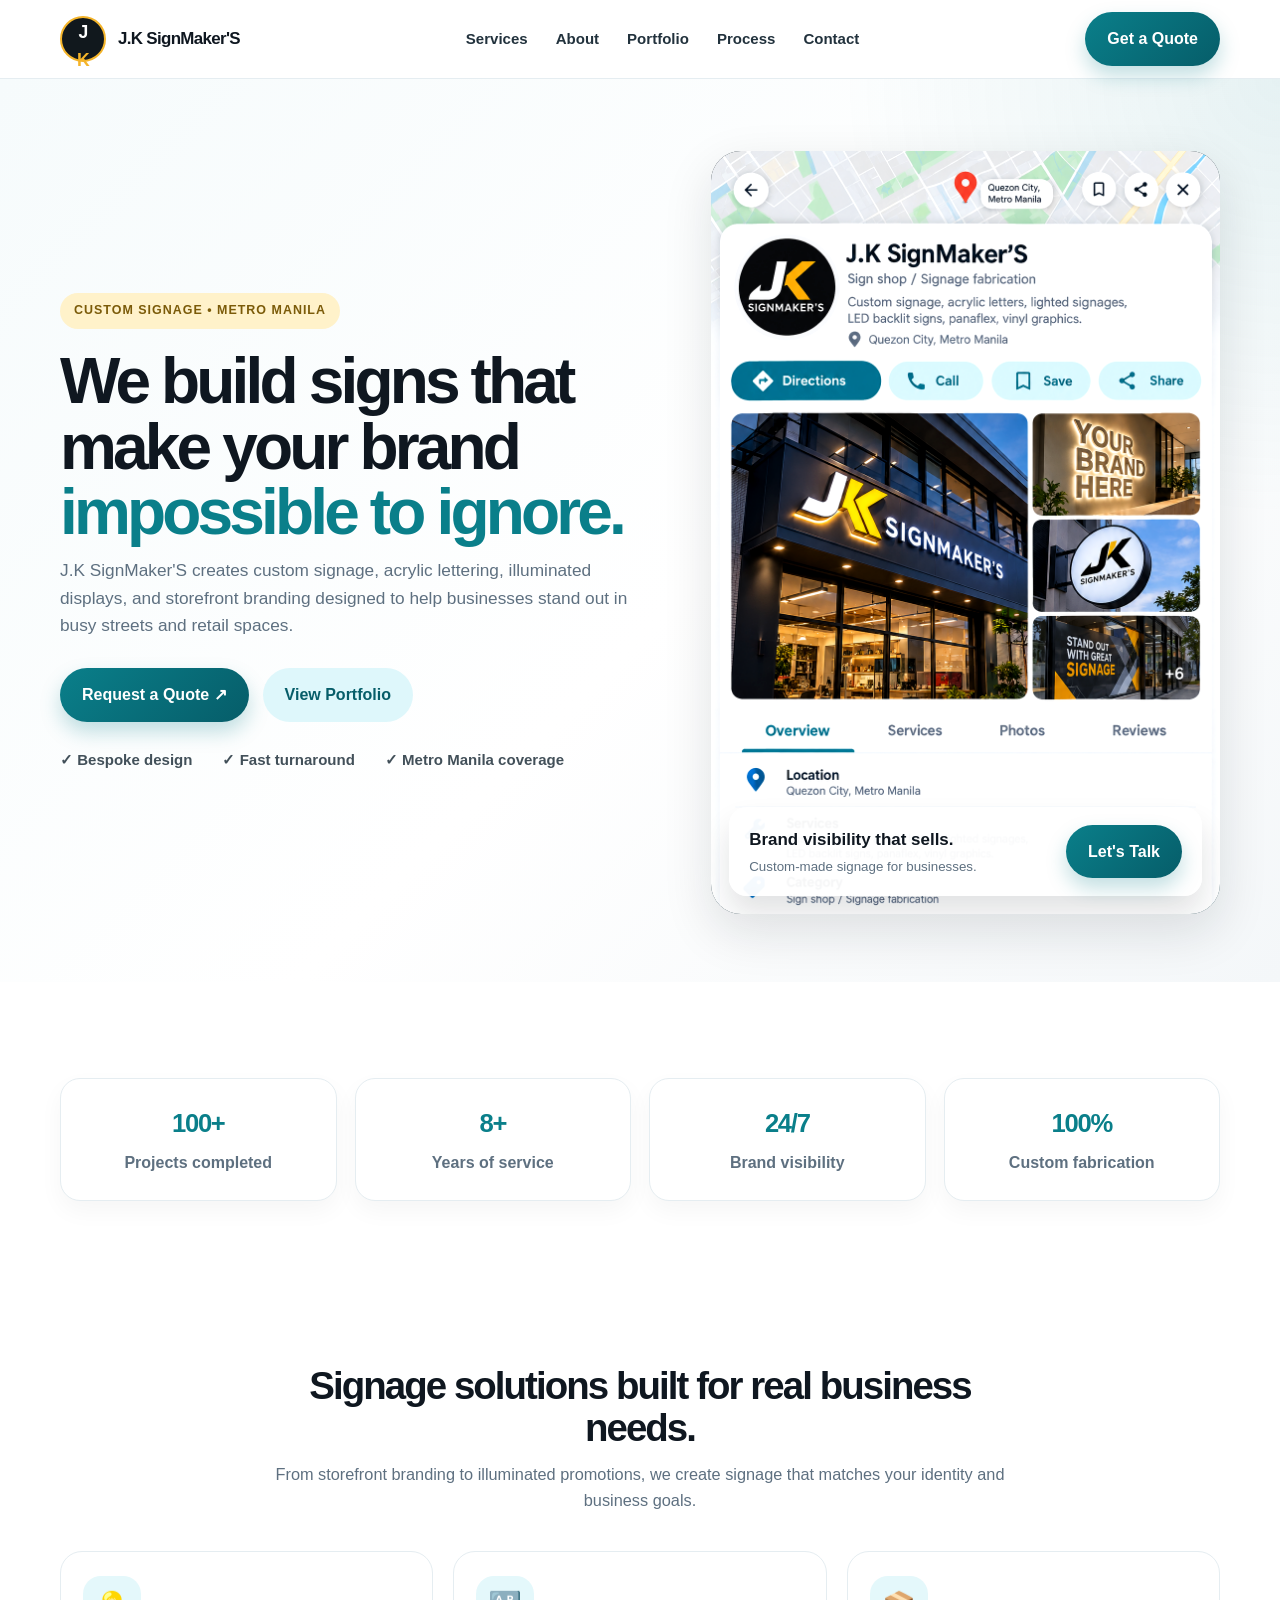
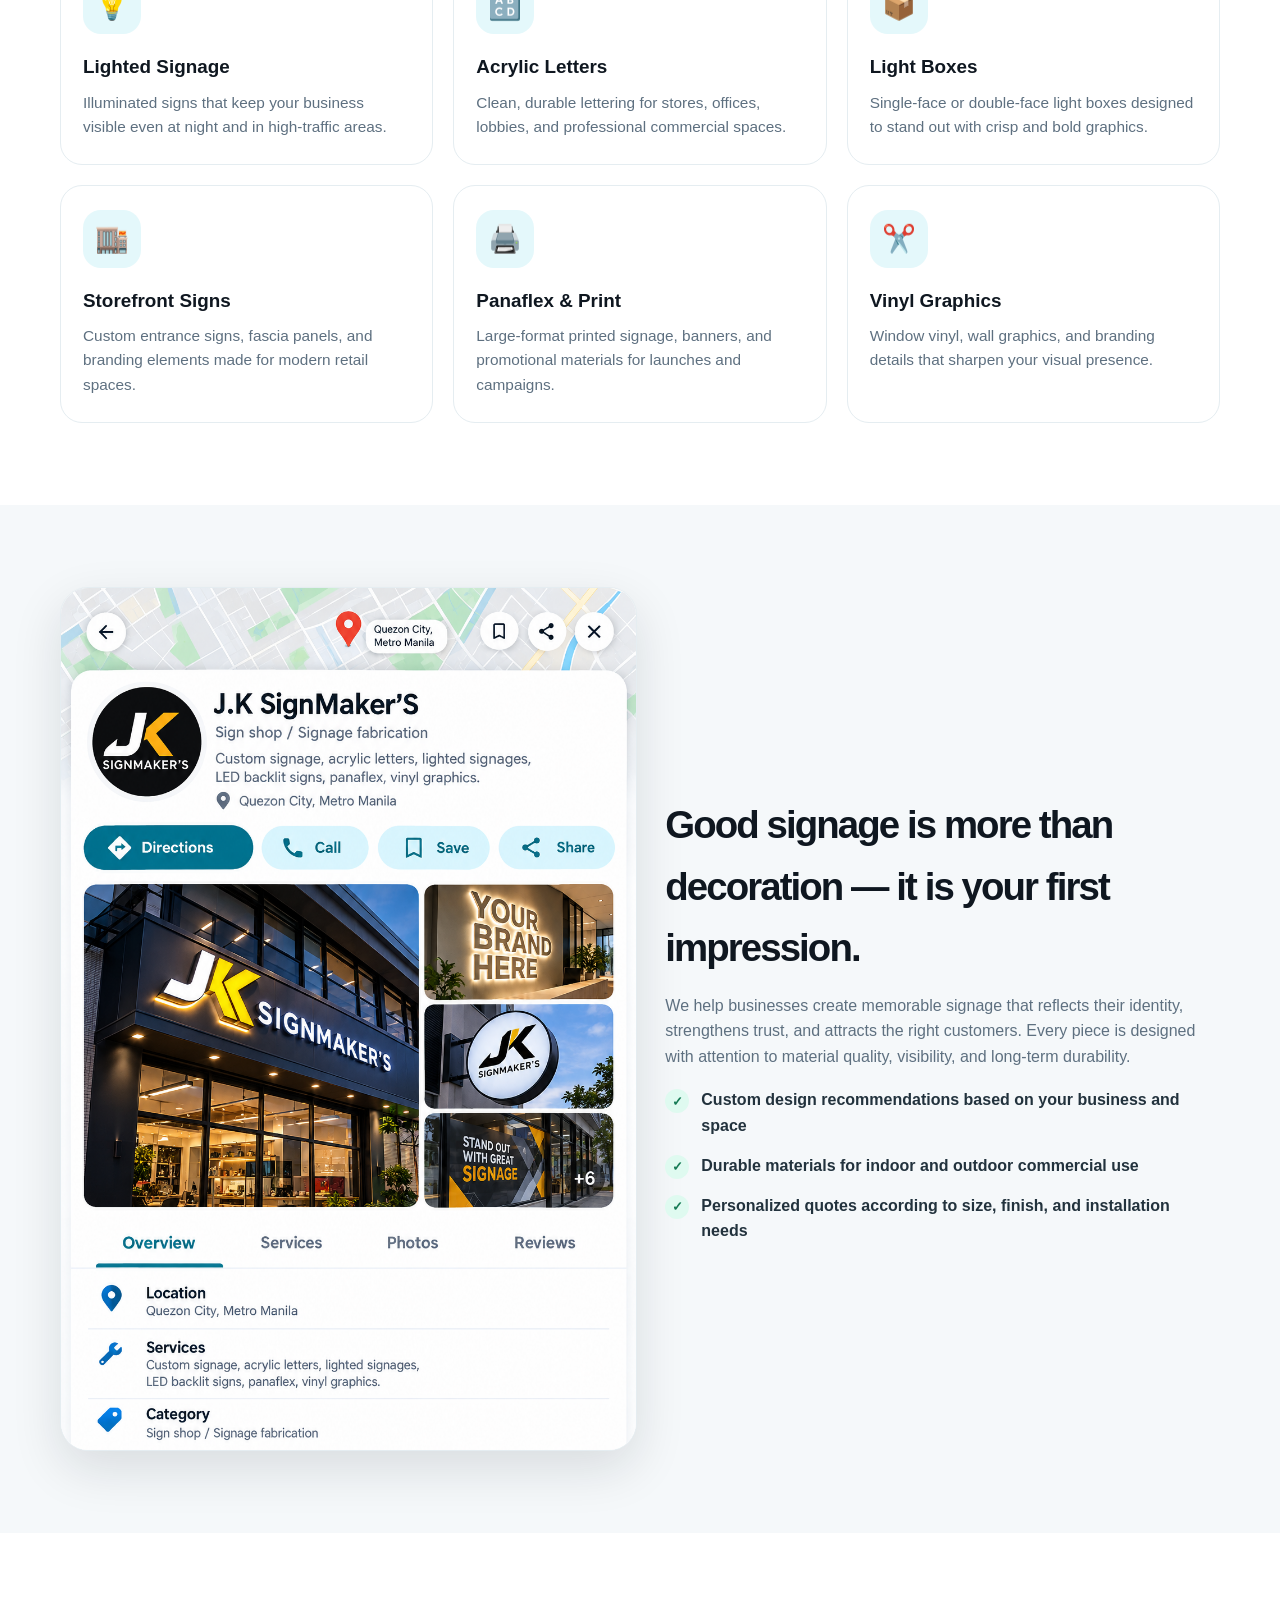
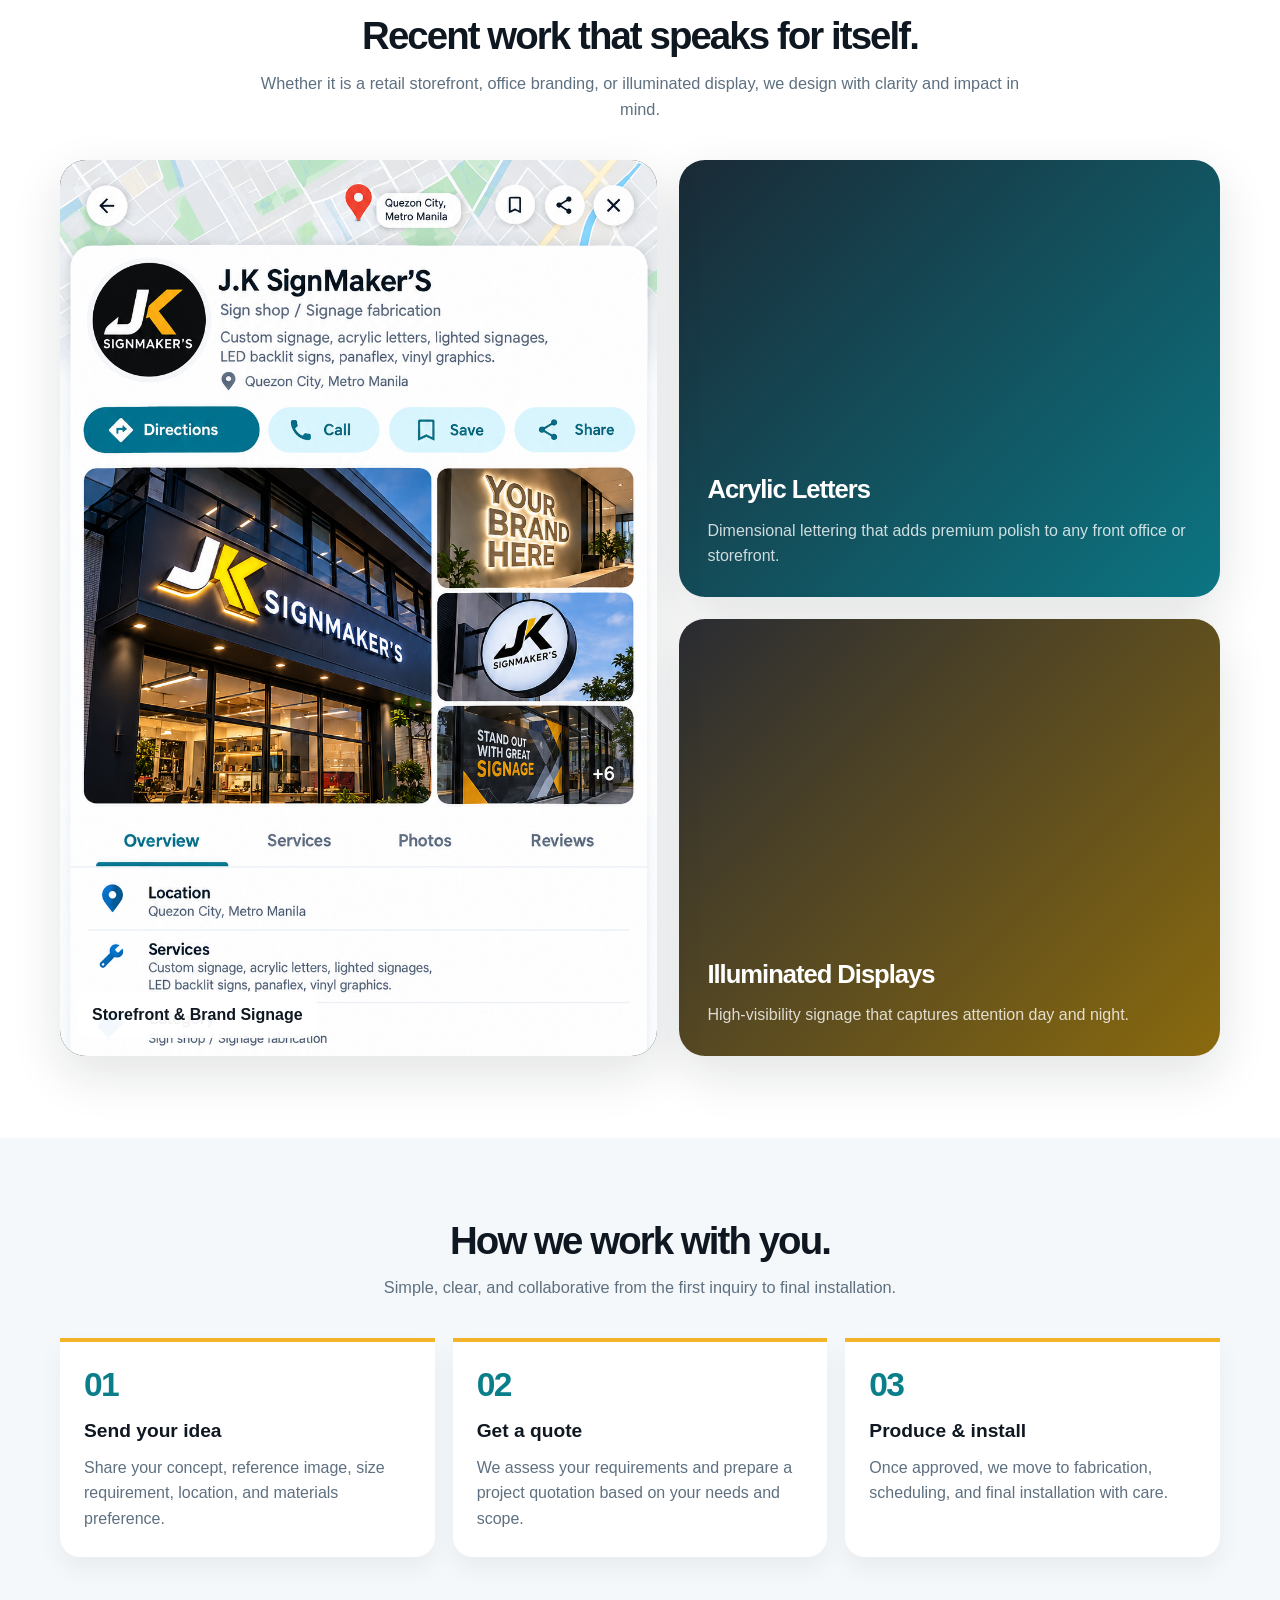
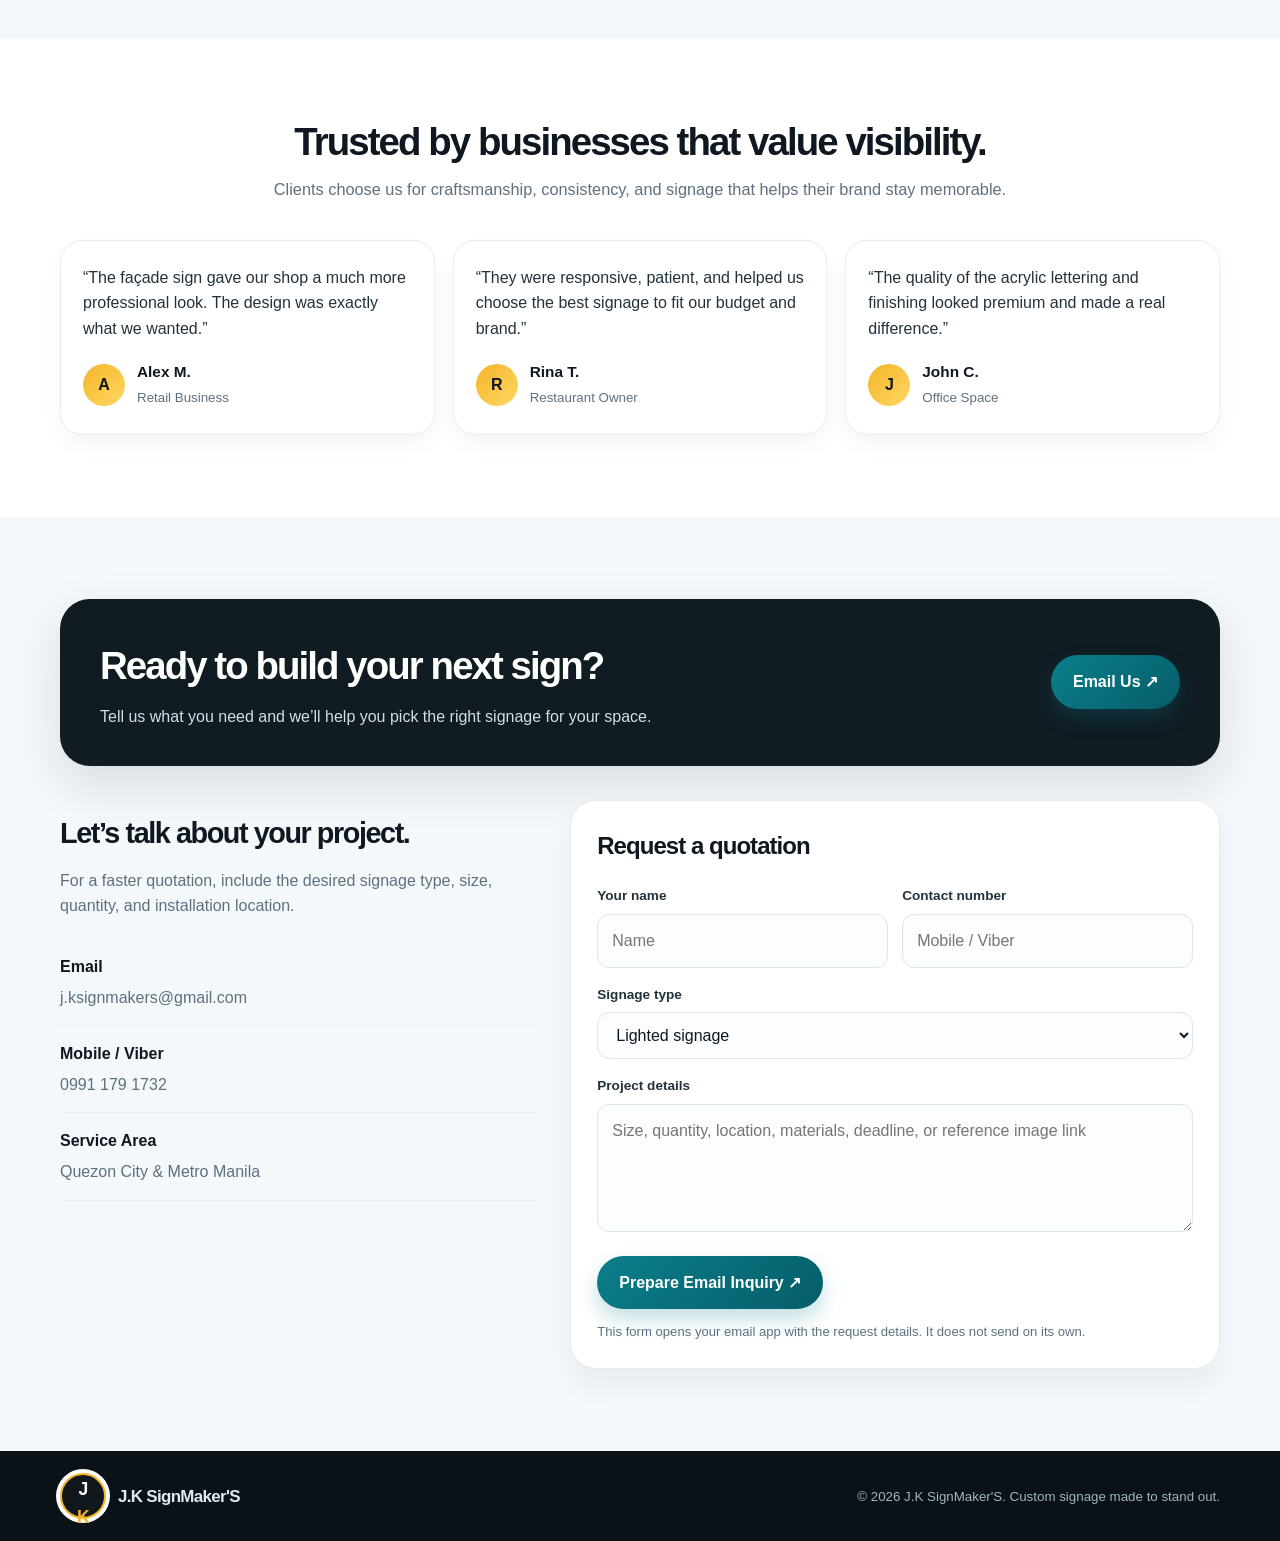
==== index.html @ aa43413f "Prepare site for GitHub Pages Co-authored-by: Copilot <223556219+Copilot@users.noreply.github.com>" ====
<!DOCTYPE html>
<html lang="en">
<head>
  <meta charset="UTF-8" />
  <meta name="viewport" content="width=device-width, initial-scale=1.0" />
  <meta name="description" content="J.K SignMaker'S — custom signage portfolio, signage fabrication, acrylic letters, lighted signs, storefront branding, and custom displays for businesses in Metro Manila." />
  <title>J.K SignMaker'S | Portfolio & Signage Studio</title>
  <style>
    :root {
      --ink: #0f1720;
      --ink-soft: #22323d;
      --muted: #5e7080;
      --line: #e5edf1;
      --paper: #f5f8fa;
      --white: #ffffff;
      --teal: #0a7f8a;
      --teal-deep: #065d69;
      --gold: #f4b42a;
      --gold-soft: #fff2ca;
      --shadow: 0 18px 50px rgba(15, 23, 32, 0.12);
      --radius: 24px;
    }

    * { box-sizing: border-box; }
    html { scroll-behavior: smooth; }
    body {
      margin: 0;
      font-family: Inter, Arial, Helvetica, sans-serif;
      color: var(--ink);
      background: var(--white);
      line-height: 1.6;
    }

    img { max-width: 100%; display: block; }
    a { color: inherit; text-decoration: none; }
    button, input, select, textarea { font: inherit; }

    .container {
      width: min(1160px, 92%);
      margin: 0 auto;
    }

    header {
      position: sticky;
      top: 0;
      z-index: 50;
      background: rgba(255, 255, 255, 0.92);
      backdrop-filter: blur(10px);
      border-bottom: 1px solid var(--line);
    }

    .nav {
      display: flex;
      align-items: center;
      justify-content: space-between;
      min-height: 78px;
      gap: 18px;
    }

    .brand {
      display: inline-flex;
      align-items: center;
      gap: 12px;
      font-weight: 900;
      letter-spacing: -0.04em;
      font-size: 1.06rem;
    }

    .logo {
      width: 46px;
      height: 46px;
      border-radius: 50%;
      background: #11181d;
      color: var(--white);
      display: grid;
      place-items: center;
      font-size: 1.1rem;
      border: 2px solid var(--gold);
      box-shadow: 0 0 0 4px #fff;
    }

    .logo span { color: var(--gold); }

    nav {
      display: flex;
      align-items: center;
      gap: 28px;
      font-size: 0.94rem;
      font-weight: 700;
      color: var(--ink-soft);
    }

    nav a:hover { color: var(--teal); }

    .btn {
      display: inline-flex;
      align-items: center;
      justify-content: center;
      gap: 8px;
      border: none;
      border-radius: 999px;
      padding: 14px 22px;
      font-weight: 800;
      cursor: pointer;
      transition: 0.2s ease;
    }

    .btn:hover { transform: translateY(-1px); }

    .btn-primary {
      background: linear-gradient(135deg, var(--teal), var(--teal-deep));
      color: var(--white);
      box-shadow: 0 10px 20px rgba(10, 127, 138, 0.25);
    }

    .btn-light {
      background: #def7fb;
      color: var(--teal-deep);
    }

    .menu-toggle {
      display: none;
      border: 0;
      background: transparent;
      font-size: 1.9rem;
      cursor: pointer;
    }

    .hero {
      background:
        radial-gradient(circle at top right, rgba(13, 127, 138, 0.10), transparent 28%),
        linear-gradient(135deg, #f6fbfc 0%, #ffffff 55%, #f4f7f9 100%);
      padding: 72px 0 68px;
    }

    .hero-grid {
      display: grid;
      grid-template-columns: 1.08fr 0.92fr;
      align-items: center;
      gap: 54px;
    }

    .eyebrow {
      display: inline-flex;
      align-items: center;
      gap: 8px;
      padding: 8px 14px;
      border-radius: 999px;
      background: var(--gold-soft);
      color: #7b5b09;
      font-size: 0.78rem;
      font-weight: 900;
      letter-spacing: 0.08em;
      text-transform: uppercase;
    }

    h1 {
      margin: 20px 0 12px;
      font-size: clamp(2.7rem, 5vw, 4.8rem);
      line-height: 1.02;
      letter-spacing: -0.06em;
    }

    h1 span { color: var(--teal); }

    .hero-copy p {
      max-width: 580px;
      font-size: 1.08rem;
      color: var(--muted);
      margin: 0;
    }

    .hero-actions {
      display: flex;
      flex-wrap: wrap;
      gap: 14px;
      margin-top: 28px;
    }

    .trust-row {
      display: flex;
      flex-wrap: wrap;
      gap: 18px 30px;
      margin-top: 26px;
      color: var(--ink-soft);
      font-weight: 700;
      font-size: 0.94rem;
    }

    .trust-row span { opacity: 0.85; }

    .hero-visual {
      position: relative;
      min-height: 420px;
      border-radius: 30px;
      overflow: hidden;
      background: linear-gradient(135deg, #0f1c24, #143b47);
      box-shadow: var(--shadow);
    }

    .hero-visual img {
      width: 100%;
      height: 100%;
      min-height: 420px;
      object-fit: cover;
      filter: saturate(1.05) contrast(1.05);
    }

    .floating-card {
      position: absolute;
      left: 18px;
      right: 18px;
      bottom: 18px;
      display: flex;
      align-items: center;
      justify-content: space-between;
      gap: 12px;
      padding: 18px 20px;
      border-radius: 18px;
      background: rgba(255, 255, 255, 0.96);
      box-shadow: 0 18px 30px rgba(17, 24, 29, 0.12);
    }

    .floating-card strong {
      display: block;
      font-size: 1.06rem;
    }

    .floating-card small {
      color: var(--muted);
      display: block;
      margin-top: 3px;
    }

    .section {
      padding: 82px 0;
    }

    .section-soft {
      background: var(--paper);
    }

    .section-head {
      max-width: 760px;
      margin: 0 auto 38px;
      text-align: center;
    }

    .section-head h2 {
      margin: 0 0 12px;
      font-size: clamp(2rem, 3vw, 3rem);
      line-height: 1.1;
      letter-spacing: -0.05em;
    }

    .section-head p {
      margin: 0;
      color: var(--muted);
      font-size: 1.02rem;
    }

    .stats {
      display: grid;
      grid-template-columns: repeat(4, minmax(0, 1fr));
      gap: 18px;
      margin-top: 14px;
    }

    .stat {
      background: var(--white);
      border: 1px solid var(--line);
      border-radius: 20px;
      padding: 24px 20px;
      text-align: center;
      box-shadow: 0 10px 25px rgba(17, 24, 29, 0.04);
    }

    .stat strong {
      display: block;
      font-size: clamp(1.6rem, 2vw, 2.1rem);
      letter-spacing: -0.05em;
      color: var(--teal);
    }

    .stat span {
      display: block;
      margin-top: 6px;
      color: var(--muted);
      font-weight: 700;
    }

    .services {
      display: grid;
      grid-template-columns: repeat(3, minmax(0, 1fr));
      gap: 20px;
    }

    .service {
      background: var(--white);
      border: 1px solid var(--line);
      border-radius: 22px;
      padding: 24px 22px;
      transition: 0.22s ease;
    }

    .service:hover {
      transform: translateY(-4px);
      box-shadow: 0 18px 34px rgba(17, 24, 29, 0.08);
      border-color: #cfeaec;
    }

    .service-icon {
      width: 58px;
      height: 58px;
      border-radius: 18px;
      background: #e4f8fb;
      display: grid;
      place-items: center;
      font-size: 1.7rem;
      margin-bottom: 18px;
    }

    .service h3 {
      margin: 0 0 8px;
      font-size: 1.18rem;
    }

    .service p {
      margin: 0;
      color: var(--muted);
      font-size: 0.96rem;
    }

    .about-grid {
      display: grid;
      grid-template-columns: 1.02fr 0.98fr;
      gap: 28px;
      align-items: center;
    }

    .about-card {
      background: var(--white);
      border: 1px solid var(--line);
      border-radius: 28px;
      overflow: hidden;
      box-shadow: var(--shadow);
    }

    .about-card img {
      width: 100%;
      height: 100%;
      min-height: 420px;
      object-fit: cover;
    }

    .about-copy {
      padding: 8px 0;
    }

    .about-copy h3 {
      font-size: clamp(1.8rem, 3vw, 2.5rem);
      letter-spacing: -0.05em;
      margin: 0 0 14px;
    }

    .about-copy p {
      margin: 0 0 18px;
      color: var(--muted);
      font-size: 1rem;
    }

    .check-list {
      list-style: none;
      padding: 0;
      margin: 0;
      display: grid;
      gap: 14px;
    }

    .check-list li {
      display: flex;
      align-items: flex-start;
      gap: 12px;
      color: var(--ink-soft);
      font-weight: 700;
    }

    .check-icon {
      width: 24px;
      height: 24px;
      border-radius: 50%;
      display: grid;
      place-items: center;
      background: #dffaf0;
      color: #157a54;
      font-size: 0.82rem;
      flex-shrink: 0;
      margin-top: 2px;
    }

    .portfolio-grid {
      display: grid;
      grid-template-columns: 1.05fr 0.95fr;
      gap: 22px;
    }

    .feature-card {
      position: relative;
      border-radius: 26px;
      overflow: hidden;
      background: #17272d;
      min-height: 430px;
      box-shadow: var(--shadow);
    }

    .feature-card img {
      width: 100%;
      height: 100%;
      min-height: 430px;
      object-fit: cover;
    }

    .feature-badge {
      position: absolute;
      left: 18px;
      bottom: 18px;
      background: rgba(255, 255, 255, 0.95);
      color: var(--ink);
      padding: 10px 14px;
      border-radius: 12px;
      font-weight: 800;
    }

    .mini-grid {
      display: grid;
      gap: 22px;
    }

    .mini-card {
      min-height: 204px;
      border-radius: 26px;
      padding: 28px;
      color: var(--white);
      display: flex;
      flex-direction: column;
      justify-content: flex-end;
      background: linear-gradient(135deg, #1a2a36, #0c7582);
      box-shadow: var(--shadow);
    }

    .mini-card:nth-child(2) {
      background: linear-gradient(135deg, #2a2c33, #8a6a0e);
    }

    .mini-card h3 {
      margin: 0 0 8px;
      font-size: clamp(1.5rem, 2vw, 2rem);
      letter-spacing: -0.04em;
    }

    .mini-card p {
      margin: 0;
      color: rgba(255,255,255,0.8);
    }

    .steps {
      display: grid;
      grid-template-columns: repeat(3, minmax(0, 1fr));
      gap: 18px;
    }

    .step {
      background: var(--white);
      border-top: 4px solid var(--gold);
      border-radius: 0 0 20px 20px;
      padding: 26px 24px;
      box-shadow: 0 12px 24px rgba(15, 23, 32, 0.05);
    }

    .step b {
      color: var(--teal);
      font-size: 2.1rem;
      line-height: 1;
      letter-spacing: -0.05em;
    }

    .step h3 {
      margin: 12px 0 8px;
      font-size: 1.2rem;
    }

    .step p {
      margin: 0;
      color: var(--muted);
    }

    .testimonials {
      display: grid;
      grid-template-columns: repeat(3, minmax(0, 1fr));
      gap: 18px;
    }

    .quote {
      background: var(--white);
      border: 1px solid var(--line);
      border-radius: 22px;
      padding: 24px 22px;
      box-shadow: 0 10px 22px rgba(17, 24, 29, 0.04);
    }

    .quote p {
      margin: 0 0 18px;
      color: var(--ink-soft);
      font-size: 1rem;
    }

    .author {
      display: flex;
      align-items: center;
      gap: 12px;
    }

    .avatar {
      width: 42px;
      height: 42px;
      border-radius: 50%;
      background: linear-gradient(135deg, var(--gold), #ffd863);
      display: grid;
      place-items: center;
      font-weight: 900;
      color: var(--ink);
    }

    .author strong {
      display: block;
      font-size: 0.96rem;
    }

    .author small {
      color: var(--muted);
    }

    .cta-wrap {
      display: flex;
      justify-content: space-between;
      align-items: center;
      gap: 24px;
      background: #101b22;
      border-radius: 30px;
      padding: 36px 40px;
      color: var(--white);
      box-shadow: var(--shadow);
    }

    .cta-wrap h2 {
      margin: 0 0 8px;
      letter-spacing: -0.05em;
      font-size: clamp(1.8rem, 3vw, 2.8rem);
    }

    .cta-wrap p {
      margin: 0;
      color: #cfe0e6;
    }

    .contact-grid {
      display: grid;
      grid-template-columns: 0.85fr 1.15fr;
      gap: 30px;
      margin-top: 34px;
    }

    .contact-info {
      padding: 10px 0;
    }

    .contact-info h3 {
      margin: 0 0 12px;
      font-size: clamp(1.8rem, 2vw, 2.5rem);
      letter-spacing: -0.05em;
    }

    .contact-info p {
      color: var(--muted);
      margin: 0 0 20px;
    }

    .contact-line {
      padding: 15px 0;
      border-bottom: 1px solid var(--line);
      color: var(--muted);
    }

    .contact-line strong {
      display: block;
      color: var(--ink);
      margin-bottom: 5px;
    }

    form {
      background: var(--white);
      border: 1px solid var(--line);
      border-radius: 26px;
      padding: 26px;
      box-shadow: 0 16px 30px rgba(17, 24, 29, 0.05);
    }

    form h3 {
      margin: 0 0 20px;
      font-size: 1.5rem;
      letter-spacing: -0.04em;
    }

    .field-row {
      display: grid;
      grid-template-columns: 1fr 1fr;
      gap: 14px;
    }

    label {
      display: block;
      font-size: 0.85rem;
      font-weight: 800;
      margin-bottom: 7px;
      color: var(--ink-soft);
    }

    input, select, textarea {
      width: 100%;
      margin-bottom: 16px;
      padding: 13px 14px;
      border: 1px solid #dbe5ea;
      border-radius: 12px;
      background: #fbfdfe;
      color: var(--ink);
    }

    textarea {
      min-height: 128px;
      resize: vertical;
    }

    footer {
      background: #0a1217;
      color: #dfeaf0;
      padding: 22px 0;
    }

    .footer-row {
      display: flex;
      justify-content: space-between;
      align-items: center;
      gap: 20px;
      flex-wrap: wrap;
    }

    .footer-row small {
      color: #9db6c0;
    }

    @media (max-width: 900px) {
      nav {
        display: none;
        position: absolute;
        top: 78px;
        left: 0;
        right: 0;
        padding: 18px 5%;
        background: rgba(255,255,255,0.98);
        border-bottom: 1px solid var(--line);
        flex-direction: column;
        align-items: flex-start;
        gap: 16px;
      }

      nav.open { display: flex; }
      .menu-toggle { display: block; }
      .nav .btn { display: none; }
      .hero-grid, .about-grid, .portfolio-grid, .contact-grid { grid-template-columns: 1fr; }
      .services, .steps, .testimonials { grid-template-columns: repeat(2, minmax(0, 1fr)); }
      .stats { grid-template-columns: repeat(2, minmax(0, 1fr)); }
      .cta-wrap { flex-direction: column; align-items: flex-start; }
    }

    @media (max-width: 560px) {
      .services, .stats, .steps, .testimonials, .field-row { grid-template-columns: 1fr; }
      .hero { padding-top: 54px; }
      .section { padding: 62px 0; }
      .cta-wrap { padding: 28px 22px; }
      .brand { font-size: 0.98rem; }
      .floating-card { flex-direction: column; align-items: flex-start; }
    }
  </style>
</head>
<body>
  <header>
    <div class="container nav">
      <a href="#home" class="brand" aria-label="J.K SignMaker'S home">
        <div class="logo">J<span>K</span></div>
        <span>J.K SignMaker'S</span>
      </a>

      <nav id="nav">
        <a href="#services">Services</a>
        <a href="#about">About</a>
        <a href="#portfolio">Portfolio</a>
        <a href="#process">Process</a>
        <a href="#contact">Contact</a>
      </nav>

      <a href="#contact" class="btn btn-primary">Get a Quote</a>
      <button class="menu-toggle" aria-label="Toggle menu" onclick="document.getElementById('nav').classList.toggle('open')">☰</button>
    </div>
  </header>

  <main>
    <section class="hero" id="home">
      <div class="container hero-grid">
        <div class="hero-copy">
          <div class="eyebrow">Custom signage • Metro Manila</div>
          <h1>We build signs that make your brand <span>impossible to ignore.</span></h1>
          <p>
            J.K SignMaker'S creates custom signage, acrylic lettering, illuminated displays, and storefront branding designed to help businesses stand out in busy streets and retail spaces.
          </p>

          <div class="hero-actions">
            <a href="#contact" class="btn btn-primary">Request a Quote ↗</a>
            <a href="#portfolio" class="btn btn-light">View Portfolio</a>
          </div>

          <div class="trust-row">
            <span>✓ Bespoke design</span>
            <span>✓ Fast turnaround</span>
            <span>✓ Metro Manila coverage</span>
          </div>
        </div>

        <div class="hero-visual">
          <img src="assets/signage-showcase.png" alt="J.K SignMaker'S signage portfolio showcase" onerror="this.style.display='none'" />
          <div class="floating-card">
            <div>
              <strong>Brand visibility that sells.</strong>
              <small>Custom-made signage for businesses.</small>
            </div>
            <a href="#contact" class="btn btn-primary">Let's Talk</a>
          </div>
        </div>
      </div>
    </section>

    <section class="section">
      <div class="container">
        <div class="stats">
          <div class="stat">
            <strong>100+</strong>
            <span>Projects completed</span>
          </div>
          <div class="stat">
            <strong>8+</strong>
            <span>Years of service</span>
          </div>
          <div class="stat">
            <strong>24/7</strong>
            <span>Brand visibility</span>
          </div>
          <div class="stat">
            <strong>100%</strong>
            <span>Custom fabrication</span>
          </div>
        </div>
      </div>
    </section>

    <section class="section" id="services">
      <div class="container">
        <div class="section-head">
          <h2>Signage solutions built for real business needs.</h2>
          <p>From storefront branding to illuminated promotions, we create signage that matches your identity and business goals.</p>
        </div>

        <div class="services">
          <article class="service">
            <div class="service-icon">💡</div>
            <h3>Lighted Signage</h3>
            <p>Illuminated signs that keep your business visible even at night and in high-traffic areas.</p>
          </article>

          <article class="service">
            <div class="service-icon">🔠</div>
            <h3>Acrylic Letters</h3>
            <p>Clean, durable lettering for stores, offices, lobbies, and professional commercial spaces.</p>
          </article>

          <article class="service">
            <div class="service-icon">📦</div>
            <h3>Light Boxes</h3>
            <p>Single-face or double-face light boxes designed to stand out with crisp and bold graphics.</p>
          </article>

          <article class="service">
            <div class="service-icon">🏬</div>
            <h3>Storefront Signs</h3>
            <p>Custom entrance signs, fascia panels, and branding elements made for modern retail spaces.</p>
          </article>

          <article class="service">
            <div class="service-icon">🖨️</div>
            <h3>Panaflex & Print</h3>
            <p>Large-format printed signage, banners, and promotional materials for launches and campaigns.</p>
          </article>

          <article class="service">
            <div class="service-icon">✂️</div>
            <h3>Vinyl Graphics</h3>
            <p>Window vinyl, wall graphics, and branding details that sharpen your visual presence.</p>
          </article>
        </div>
      </div>
    </section>

    <section class="section section-soft" id="about">
      <div class="container about-grid">
        <div class="about-card">
          <img src="assets/signage-showcase.png" alt="Custom signage fabrication by J.K SignMaker'S" />
        </div>

        <div class="about-copy">
          <h3>Good signage is more than decoration — it is your first impression.</h3>
          <p>
            We help businesses create memorable signage that reflects their identity, strengthens trust, and attracts the right customers. Every piece is designed with attention to material quality, visibility, and long-term durability.
          </p>

          <ul class="check-list">
            <li><span class="check-icon">✓</span> Custom design recommendations based on your business and space</li>
            <li><span class="check-icon">✓</span> Durable materials for indoor and outdoor commercial use</li>
            <li><span class="check-icon">✓</span> Personalized quotes according to size, finish, and installation needs</li>
          </ul>
        </div>
      </div>
    </section>

    <section class="section" id="portfolio">
      <div class="container">
        <div class="section-head">
          <h2>Recent work that speaks for itself.</h2>
          <p>Whether it is a retail storefront, office branding, or illuminated display, we design with clarity and impact in mind.</p>
        </div>

        <div class="portfolio-grid">
          <div class="feature-card">
            <img src="assets/signage-showcase.png" alt="Storefront branding and custom sign project" />
            <div class="feature-badge">Storefront & Brand Signage</div>
          </div>

          <div class="mini-grid">
            <article class="mini-card">
              <h3>Acrylic Letters</h3>
              <p>Dimensional lettering that adds premium polish to any front office or storefront.</p>
            </article>

            <article class="mini-card">
              <h3>Illuminated Displays</h3>
              <p>High-visibility signage that captures attention day and night.</p>
            </article>
          </div>
        </div>
      </div>
    </section>

    <section class="section section-soft" id="process">
      <div class="container">
        <div class="section-head">
          <h2>How we work with you.</h2>
          <p>Simple, clear, and collaborative from the first inquiry to final installation.</p>
        </div>

        <div class="steps">
          <article class="step">
            <b>01</b>
            <h3>Send your idea</h3>
            <p>Share your concept, reference image, size requirement, location, and materials preference.</p>
          </article>

          <article class="step">
            <b>02</b>
            <h3>Get a quote</h3>
            <p>We assess your requirements and prepare a project quotation based on your needs and scope.</p>
          </article>

          <article class="step">
            <b>03</b>
            <h3>Produce & install</h3>
            <p>Once approved, we move to fabrication, scheduling, and final installation with care.</p>
          </article>
        </div>
      </div>
    </section>

    <section class="section">
      <div class="container">
        <div class="section-head">
          <h2>Trusted by businesses that value visibility.</h2>
          <p>Clients choose us for craftsmanship, consistency, and signage that helps their brand stay memorable.</p>
        </div>

        <div class="testimonials">
          <article class="quote">
            <p>“The façade sign gave our shop a much more professional look. The design was exactly what we wanted.”</p>
            <div class="author">
              <div class="avatar">A</div>
              <div>
                <strong>Alex M.</strong>
                <small>Retail Business</small>
              </div>
            </div>
          </article>

          <article class="quote">
            <p>“They were responsive, patient, and helped us choose the best signage to fit our budget and brand.”</p>
            <div class="author">
              <div class="avatar">R</div>
              <div>
                <strong>Rina T.</strong>
                <small>Restaurant Owner</small>
              </div>
            </div>
          </article>

          <article class="quote">
            <p>“The quality of the acrylic lettering and finishing looked premium and made a real difference.”</p>
            <div class="author">
              <div class="avatar">J</div>
              <div>
                <strong>John C.</strong>
                <small>Office Space</small>
              </div>
            </div>
          </article>
        </div>
      </div>
    </section>

    <section class="section section-soft" id="contact">
      <div class="container">
        <div class="cta-wrap">
          <div>
            <h2>Ready to build your next sign?</h2>
            <p>Tell us what you need and we’ll help you pick the right signage for your space.</p>
          </div>
          <a href="mailto:j.ksignmakers@gmail.com?subject=Signage%20Quotation%20Inquiry" class="btn btn-primary">Email Us ↗</a>
        </div>

        <div class="contact-grid">
          <div class="contact-info">
            <h3>Let’s talk about your project.</h3>
            <p>For a faster quotation, include the desired signage type, size, quantity, and installation location.</p>

            <div class="contact-line">
              <strong>Email</strong>
              j.ksignmakers@gmail.com
            </div>

            <div class="contact-line">
              <strong>Mobile / Viber</strong>
              0991 179 1732
            </div>

            <div class="contact-line">
              <strong>Service Area</strong>
              Quezon City & Metro Manila
            </div>
          </div>

          <form id="quoteForm">
            <h3>Request a quotation</h3>

            <div class="field-row">
              <div>
                <label for="name">Your name</label>
                <input id="name" required placeholder="Name" />
              </div>

              <div>
                <label for="phone">Contact number</label>
                <input id="phone" placeholder="Mobile / Viber" />
              </div>
            </div>

            <label for="type">Signage type</label>
            <select id="type">
              <option>Lighted signage</option>
              <option>Acrylic build-up letters</option>
              <option>Light box</option>
              <option>Storefront signage</option>
              <option>Panaflex / printed sign</option>
              <option>Vinyl graphics</option>
              <option>Other / not sure yet</option>
            </select>

            <label for="details">Project details</label>
            <textarea id="details" required placeholder="Size, quantity, location, materials, deadline, or reference image link"></textarea>

            <button class="btn btn-primary" type="submit">Prepare Email Inquiry ↗</button>
            <p style="font-size:0.82rem;color:var(--muted);margin:12px 0 0;">This form opens your email app with the request details. It does not send on its own.</p>
          </form>
        </div>
      </div>
    </section>
  </main>

  <footer>
    <div class="container footer-row">
      <a href="#home" class="brand" aria-label="J.K SignMaker'S home">
        <div class="logo">J<span>K</span></div>
        <span>J.K SignMaker'S</span>
      </a>
      <small>© <span id="year"></span> J.K SignMaker'S. Custom signage made to stand out.</small>
    </div>
  </footer>

  <script>
    document.getElementById('year').textContent = new Date().getFullYear();

    document.getElementById('quoteForm').addEventListener('submit', function (e) {
      e.preventDefault();

      const name = document.getElementById('name').value.trim();
      const phone = document.getElementById('phone').value.trim();
      const type = document.getElementById('type').value;
      const details = document.getElementById('details').value.trim();

      const subject = encodeURIComponent('Signage Quotation Inquiry - ' + type);
      const body = encodeURIComponent(
        'Hello J.K SignMaker\'S,\n\nI would like to request a quotation.\n\nName: ' +
        name + '\nContact: ' + phone + '\nSignage type: ' + type + '\nProject details: ' + details + '\n\nThank you.'
      );

      window.location.href = 'mailto:j.ksignmakers@gmail.com?subject=' + subject + '&body=' + body;
    });
  </script>
</body>
</html>
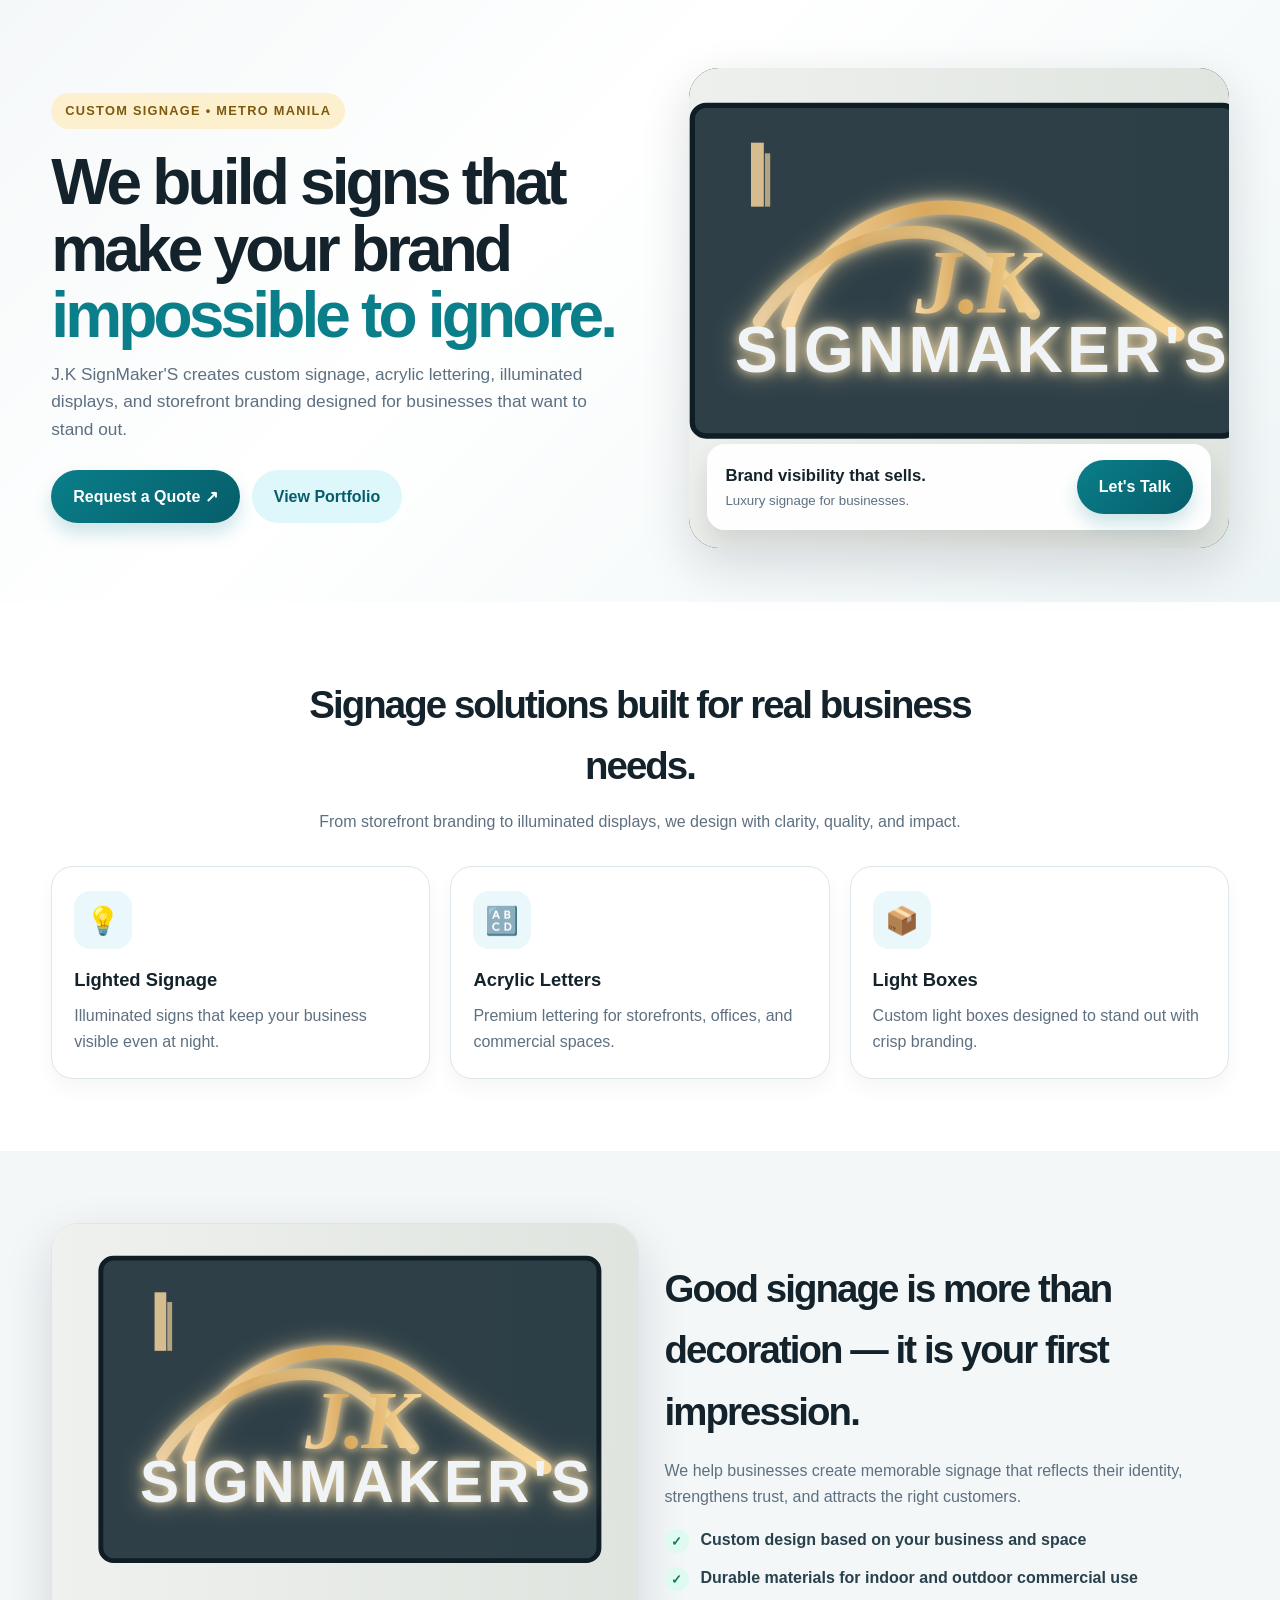
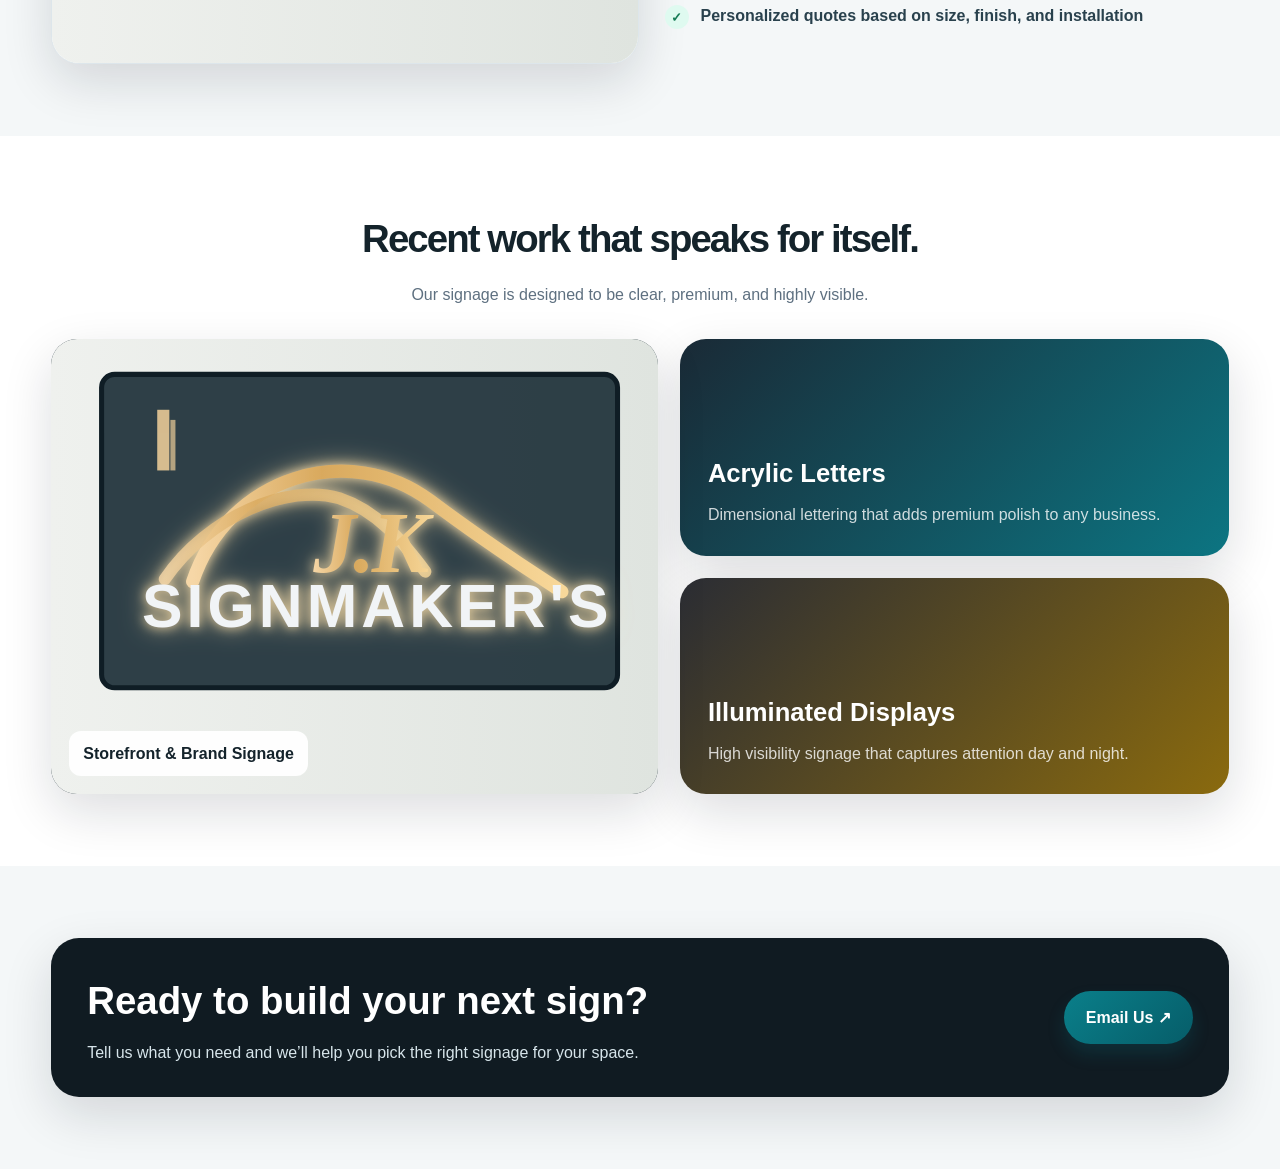
==== commit 52de24fc: "Update the portfolio hero to a new premium custom-signage preview matching the requested style and m" ====
--- a/index.html
+++ b/index.html
@@ -3,22 +3,22 @@
 <head>
   <meta charset="UTF-8" />
   <meta name="viewport" content="width=device-width, initial-scale=1.0" />
-  <meta name="description" content="J.K SignMaker'S — custom signage portfolio, signage fabrication, acrylic letters, lighted signs, storefront branding, and custom displays for businesses in Metro Manila." />
+  <meta name="description" content="J.K SignMaker'S custom sign fabrication and branding portfolio" />
   <title>J.K SignMaker'S | Portfolio & Signage Studio</title>
   <style>
     :root {
-      --ink: #0f1720;
-      --ink-soft: #22323d;
+      --ink: #14232b;
+      --ink-soft: #29414d;
       --muted: #5e7080;
-      --line: #e5edf1;
-      --paper: #f5f8fa;
+      --line: #dde6eb;
+      --paper: #f4f7f8;
       --white: #ffffff;
       --teal: #0a7f8a;
       --teal-deep: #065d69;
-      --gold: #f4b42a;
-      --gold-soft: #fff2ca;
-      --shadow: 0 18px 50px rgba(15, 23, 32, 0.12);
-      --radius: 24px;
+      --gold: #d8a450;
+      --gold-soft: #f8e2b0;
+      --shadow: 0 18px 50px rgba(15, 23, 32, 0.14);
+      --radius: 26px;
     }
 
     * { box-sizing: border-box; }
@@ -27,183 +27,97 @@
       margin: 0;
       font-family: Inter, Arial, Helvetica, sans-serif;
       color: var(--ink);
-      background: var(--white);
+      background: #ffffff;
       line-height: 1.6;
     }
-
     img { max-width: 100%; display: block; }
     a { color: inherit; text-decoration: none; }
-    button, input, select, textarea { font: inherit; }
 
     .container {
-      width: min(1160px, 92%);
+      width: min(1180px, 92%);
       margin: 0 auto;
     }
 
-    header {
-      position: sticky;
-      top: 0;
-      z-index: 50;
-      background: rgba(255, 255, 255, 0.92);
-      backdrop-filter: blur(10px);
-      border-bottom: 1px solid var(--line);
-    }
-
-    .nav {
+    .hero {
+      background: linear-gradient(135deg, #f5f8f9 0%, #ffffff 40%, #eef5f6 100%);
+      padding: 68px 0 54px;
+    }
+
+    .hero-grid {
+      display: grid;
+      grid-template-columns: 1.05fr 0.95fr;
+      align-items: center;
+      gap: 42px;
+    }
+
+    .eyebrow {
+      display: inline-block;
+      padding: 8px 14px;
+      border-radius: 999px;
+      background: #fdf0cf;
+      color: #7d5a0d;
+      font-size: 0.8rem;
+      font-weight: 900;
+      letter-spacing: 0.1em;
+      text-transform: uppercase;
+    }
+
+    h1 {
+      margin: 20px 0 12px;
+      font-size: clamp(2.7rem, 5vw, 4.8rem);
+      line-height: 1.04;
+      letter-spacing: -0.06em;
+    }
+    h1 span { color: var(--teal); }
+
+    .hero-copy p {
+      max-width: 560px;
+      margin: 0;
+      color: var(--muted);
+      font-size: 1.08rem;
+    }
+
+    .hero-actions {
       display: flex;
-      align-items: center;
-      justify-content: space-between;
-      min-height: 78px;
-      gap: 18px;
-    }
-
-    .brand {
-      display: inline-flex;
-      align-items: center;
+      flex-wrap: wrap;
       gap: 12px;
-      font-weight: 900;
-      letter-spacing: -0.04em;
-      font-size: 1.06rem;
-    }
-
-    .logo {
-      width: 46px;
-      height: 46px;
-      border-radius: 50%;
-      background: #11181d;
-      color: var(--white);
-      display: grid;
-      place-items: center;
-      font-size: 1.1rem;
-      border: 2px solid var(--gold);
-      box-shadow: 0 0 0 4px #fff;
-    }
-
-    .logo span { color: var(--gold); }
-
-    nav {
-      display: flex;
-      align-items: center;
-      gap: 28px;
-      font-size: 0.94rem;
-      font-weight: 700;
-      color: var(--ink-soft);
-    }
-
-    nav a:hover { color: var(--teal); }
+      margin-top: 26px;
+    }
 
     .btn {
       display: inline-flex;
       align-items: center;
       justify-content: center;
-      gap: 8px;
-      border: none;
+      padding: 14px 22px;
       border-radius: 999px;
-      padding: 14px 22px;
       font-weight: 800;
-      cursor: pointer;
       transition: 0.2s ease;
     }
-
     .btn:hover { transform: translateY(-1px); }
-
     .btn-primary {
       background: linear-gradient(135deg, var(--teal), var(--teal-deep));
-      color: var(--white);
-      box-shadow: 0 10px 20px rgba(10, 127, 138, 0.25);
-    }
-
+      color: #fff;
+      box-shadow: 0 10px 18px rgba(10, 127, 138, 0.2);
+    }
     .btn-light {
       background: #def7fb;
       color: var(--teal-deep);
     }
 
-    .menu-toggle {
-      display: none;
-      border: 0;
-      background: transparent;
-      font-size: 1.9rem;
-      cursor: pointer;
-    }
-
-    .hero {
-      background:
-        radial-gradient(circle at top right, rgba(13, 127, 138, 0.10), transparent 28%),
-        linear-gradient(135deg, #f6fbfc 0%, #ffffff 55%, #f4f7f9 100%);
-      padding: 72px 0 68px;
-    }
-
-    .hero-grid {
-      display: grid;
-      grid-template-columns: 1.08fr 0.92fr;
-      align-items: center;
-      gap: 54px;
-    }
-
-    .eyebrow {
-      display: inline-flex;
-      align-items: center;
-      gap: 8px;
-      padding: 8px 14px;
-      border-radius: 999px;
-      background: var(--gold-soft);
-      color: #7b5b09;
-      font-size: 0.78rem;
-      font-weight: 900;
-      letter-spacing: 0.08em;
-      text-transform: uppercase;
-    }
-
-    h1 {
-      margin: 20px 0 12px;
-      font-size: clamp(2.7rem, 5vw, 4.8rem);
-      line-height: 1.02;
-      letter-spacing: -0.06em;
-    }
-
-    h1 span { color: var(--teal); }
-
-    .hero-copy p {
-      max-width: 580px;
-      font-size: 1.08rem;
-      color: var(--muted);
-      margin: 0;
-    }
-
-    .hero-actions {
-      display: flex;
-      flex-wrap: wrap;
-      gap: 14px;
-      margin-top: 28px;
-    }
-
-    .trust-row {
-      display: flex;
-      flex-wrap: wrap;
-      gap: 18px 30px;
-      margin-top: 26px;
-      color: var(--ink-soft);
-      font-weight: 700;
-      font-size: 0.94rem;
-    }
-
-    .trust-row span { opacity: 0.85; }
-
     .hero-visual {
       position: relative;
-      min-height: 420px;
       border-radius: 30px;
       overflow: hidden;
-      background: linear-gradient(135deg, #0f1c24, #143b47);
+      background: linear-gradient(135deg, #101e25, #1a313d);
       box-shadow: var(--shadow);
+      min-height: 480px;
     }
 
     .hero-visual img {
       width: 100%;
       height: 100%;
-      min-height: 420px;
+      min-height: 480px;
       object-fit: cover;
-      filter: saturate(1.05) contrast(1.05);
     }
 
     .floating-card {
@@ -214,26 +128,17 @@
       display: flex;
       align-items: center;
       justify-content: space-between;
-      gap: 12px;
-      padding: 18px 20px;
+      gap: 14px;
+      padding: 16px 18px;
       border-radius: 18px;
-      background: rgba(255, 255, 255, 0.96);
-      box-shadow: 0 18px 30px rgba(17, 24, 29, 0.12);
-    }
-
-    .floating-card strong {
-      display: block;
-      font-size: 1.06rem;
-    }
-
-    .floating-card small {
-      color: var(--muted);
-      display: block;
-      margin-top: 3px;
-    }
+      background: rgba(255,255,255,0.96);
+      box-shadow: 0 16px 28px rgba(17, 24, 29, 0.12);
+    }
+    .floating-card strong { display: block; font-size: 1.04rem; }
+    .floating-card small { display: block; color: var(--muted); }
 
     .section {
-      padding: 82px 0;
+      padding: 72px 0;
     }
 
     .section-soft {
@@ -241,52 +146,18 @@
     }
 
     .section-head {
+      text-align: center;
       max-width: 760px;
-      margin: 0 auto 38px;
-      text-align: center;
-    }
-
+      margin: 0 auto 32px;
+    }
     .section-head h2 {
       margin: 0 0 12px;
       font-size: clamp(2rem, 3vw, 3rem);
-      line-height: 1.1;
       letter-spacing: -0.05em;
     }
-
     .section-head p {
       margin: 0;
       color: var(--muted);
-      font-size: 1.02rem;
-    }
-
-    .stats {
-      display: grid;
-      grid-template-columns: repeat(4, minmax(0, 1fr));
-      gap: 18px;
-      margin-top: 14px;
-    }
-
-    .stat {
-      background: var(--white);
-      border: 1px solid var(--line);
-      border-radius: 20px;
-      padding: 24px 20px;
-      text-align: center;
-      box-shadow: 0 10px 25px rgba(17, 24, 29, 0.04);
-    }
-
-    .stat strong {
-      display: block;
-      font-size: clamp(1.6rem, 2vw, 2.1rem);
-      letter-spacing: -0.05em;
-      color: var(--teal);
-    }
-
-    .stat span {
-      display: block;
-      margin-top: 6px;
-      color: var(--muted);
-      font-weight: 700;
     }
 
     .services {
@@ -300,52 +171,35 @@
       border: 1px solid var(--line);
       border-radius: 22px;
       padding: 24px 22px;
-      transition: 0.22s ease;
-    }
-
-    .service:hover {
-      transform: translateY(-4px);
-      box-shadow: 0 18px 34px rgba(17, 24, 29, 0.08);
-      border-color: #cfeaec;
-    }
-
+      box-shadow: 0 10px 20px rgba(17,24,29,0.04);
+    }
     .service-icon {
       width: 58px;
       height: 58px;
-      border-radius: 18px;
-      background: #e4f8fb;
+      border-radius: 16px;
+      background: #eaf8fb;
       display: grid;
       place-items: center;
       font-size: 1.7rem;
-      margin-bottom: 18px;
-    }
-
-    .service h3 {
-      margin: 0 0 8px;
-      font-size: 1.18rem;
-    }
-
-    .service p {
-      margin: 0;
-      color: var(--muted);
-      font-size: 0.96rem;
-    }
+      margin-bottom: 16px;
+    }
+    .service h3 { margin: 0 0 8px; font-size: 1.15rem; }
+    .service p { margin: 0; color: var(--muted); }
 
     .about-grid {
       display: grid;
       grid-template-columns: 1.02fr 0.98fr;
-      gap: 28px;
+      gap: 26px;
       align-items: center;
     }
 
     .about-card {
-      background: var(--white);
+      background: #fff;
       border: 1px solid var(--line);
       border-radius: 28px;
       overflow: hidden;
       box-shadow: var(--shadow);
     }
-
     .about-card img {
       width: 100%;
       height: 100%;
@@ -353,20 +207,14 @@
       object-fit: cover;
     }
 
-    .about-copy {
-      padding: 8px 0;
-    }
-
     .about-copy h3 {
+      margin: 0 0 16px;
       font-size: clamp(1.8rem, 3vw, 2.5rem);
       letter-spacing: -0.05em;
-      margin: 0 0 14px;
-    }
-
+    }
     .about-copy p {
       margin: 0 0 18px;
       color: var(--muted);
-      font-size: 1rem;
     }
 
     .check-list {
@@ -374,9 +222,8 @@
       padding: 0;
       margin: 0;
       display: grid;
-      gap: 14px;
-    }
-
+      gap: 12px;
+    }
     .check-list li {
       display: flex;
       align-items: flex-start;
@@ -384,7 +231,6 @@
       color: var(--ink-soft);
       font-weight: 700;
     }
-
     .check-icon {
       width: 24px;
       height: 24px;
@@ -408,24 +254,21 @@
       position: relative;
       border-radius: 26px;
       overflow: hidden;
-      background: #17272d;
+      background: #182a33;
       min-height: 430px;
       box-shadow: var(--shadow);
     }
-
     .feature-card img {
       width: 100%;
       height: 100%;
       min-height: 430px;
       object-fit: cover;
     }
-
     .feature-badge {
       position: absolute;
       left: 18px;
       bottom: 18px;
-      background: rgba(255, 255, 255, 0.95);
-      color: var(--ink);
+      background: rgba(255,255,255,0.94);
       padding: 10px 14px;
       border-radius: 12px;
       font-weight: 800;
@@ -435,7 +278,6 @@
       display: grid;
       gap: 22px;
     }
-
     .mini-card {
       min-height: 204px;
       border-radius: 26px;
@@ -447,325 +289,58 @@
       background: linear-gradient(135deg, #1a2a36, #0c7582);
       box-shadow: var(--shadow);
     }
-
-    .mini-card:nth-child(2) {
-      background: linear-gradient(135deg, #2a2c33, #8a6a0e);
-    }
-
-    .mini-card h3 {
-      margin: 0 0 8px;
-      font-size: clamp(1.5rem, 2vw, 2rem);
-      letter-spacing: -0.04em;
-    }
-
-    .mini-card p {
-      margin: 0;
-      color: rgba(255,255,255,0.8);
-    }
-
-    .steps {
-      display: grid;
-      grid-template-columns: repeat(3, minmax(0, 1fr));
-      gap: 18px;
-    }
-
-    .step {
-      background: var(--white);
-      border-top: 4px solid var(--gold);
-      border-radius: 0 0 20px 20px;
-      padding: 26px 24px;
-      box-shadow: 0 12px 24px rgba(15, 23, 32, 0.05);
-    }
-
-    .step b {
-      color: var(--teal);
-      font-size: 2.1rem;
-      line-height: 1;
-      letter-spacing: -0.05em;
-    }
-
-    .step h3 {
-      margin: 12px 0 8px;
-      font-size: 1.2rem;
-    }
-
-    .step p {
-      margin: 0;
-      color: var(--muted);
-    }
-
-    .testimonials {
-      display: grid;
-      grid-template-columns: repeat(3, minmax(0, 1fr));
-      gap: 18px;
-    }
-
-    .quote {
-      background: var(--white);
-      border: 1px solid var(--line);
-      border-radius: 22px;
-      padding: 24px 22px;
-      box-shadow: 0 10px 22px rgba(17, 24, 29, 0.04);
-    }
-
-    .quote p {
-      margin: 0 0 18px;
-      color: var(--ink-soft);
-      font-size: 1rem;
-    }
-
-    .author {
-      display: flex;
-      align-items: center;
-      gap: 12px;
-    }
-
-    .avatar {
-      width: 42px;
-      height: 42px;
-      border-radius: 50%;
-      background: linear-gradient(135deg, var(--gold), #ffd863);
-      display: grid;
-      place-items: center;
-      font-weight: 900;
-      color: var(--ink);
-    }
-
-    .author strong {
-      display: block;
-      font-size: 0.96rem;
-    }
-
-    .author small {
-      color: var(--muted);
-    }
-
-    .cta-wrap {
+    .mini-card:nth-child(2) { background: linear-gradient(135deg, #2b2d34, #8a6a0e); }
+    .mini-card h3 { margin: 0 0 8px; font-size: clamp(1.5rem, 2vw, 2rem); }
+    .mini-card p { margin: 0; color: rgba(255,255,255,0.8); }
+
+    .cta {
+      background: #101b22;
+      color: #fff;
+      border-radius: 28px;
+      padding: 32px 36px;
       display: flex;
       justify-content: space-between;
       align-items: center;
       gap: 24px;
-      background: #101b22;
-      border-radius: 30px;
-      padding: 36px 40px;
-      color: var(--white);
       box-shadow: var(--shadow);
     }
-
-    .cta-wrap h2 {
-      margin: 0 0 8px;
-      letter-spacing: -0.05em;
-      font-size: clamp(1.8rem, 3vw, 2.8rem);
-    }
-
-    .cta-wrap p {
-      margin: 0;
-      color: #cfe0e6;
-    }
-
-    .contact-grid {
-      display: grid;
-      grid-template-columns: 0.85fr 1.15fr;
-      gap: 30px;
-      margin-top: 34px;
-    }
-
-    .contact-info {
-      padding: 10px 0;
-    }
-
-    .contact-info h3 {
-      margin: 0 0 12px;
-      font-size: clamp(1.8rem, 2vw, 2.5rem);
-      letter-spacing: -0.05em;
-    }
-
-    .contact-info p {
-      color: var(--muted);
-      margin: 0 0 20px;
-    }
-
-    .contact-line {
-      padding: 15px 0;
-      border-bottom: 1px solid var(--line);
-      color: var(--muted);
-    }
-
-    .contact-line strong {
-      display: block;
-      color: var(--ink);
-      margin-bottom: 5px;
-    }
-
-    form {
-      background: var(--white);
-      border: 1px solid var(--line);
-      border-radius: 26px;
-      padding: 26px;
-      box-shadow: 0 16px 30px rgba(17, 24, 29, 0.05);
-    }
-
-    form h3 {
-      margin: 0 0 20px;
-      font-size: 1.5rem;
-      letter-spacing: -0.04em;
-    }
-
-    .field-row {
-      display: grid;
-      grid-template-columns: 1fr 1fr;
-      gap: 14px;
-    }
-
-    label {
-      display: block;
-      font-size: 0.85rem;
-      font-weight: 800;
-      margin-bottom: 7px;
-      color: var(--ink-soft);
-    }
-
-    input, select, textarea {
-      width: 100%;
-      margin-bottom: 16px;
-      padding: 13px 14px;
-      border: 1px solid #dbe5ea;
-      border-radius: 12px;
-      background: #fbfdfe;
-      color: var(--ink);
-    }
-
-    textarea {
-      min-height: 128px;
-      resize: vertical;
-    }
-
-    footer {
-      background: #0a1217;
-      color: #dfeaf0;
-      padding: 22px 0;
-    }
-
-    .footer-row {
-      display: flex;
-      justify-content: space-between;
-      align-items: center;
-      gap: 20px;
-      flex-wrap: wrap;
-    }
-
-    .footer-row small {
-      color: #9db6c0;
-    }
+    .cta h2 { margin: 0 0 8px; font-size: clamp(1.8rem, 3vw, 2.8rem); }
+    .cta p { margin: 0; color: #d7e5eb; }
 
     @media (max-width: 900px) {
-      nav {
-        display: none;
-        position: absolute;
-        top: 78px;
-        left: 0;
-        right: 0;
-        padding: 18px 5%;
-        background: rgba(255,255,255,0.98);
-        border-bottom: 1px solid var(--line);
-        flex-direction: column;
-        align-items: flex-start;
-        gap: 16px;
-      }
-
-      nav.open { display: flex; }
-      .menu-toggle { display: block; }
-      .nav .btn { display: none; }
-      .hero-grid, .about-grid, .portfolio-grid, .contact-grid { grid-template-columns: 1fr; }
-      .services, .steps, .testimonials { grid-template-columns: repeat(2, minmax(0, 1fr)); }
-      .stats { grid-template-columns: repeat(2, minmax(0, 1fr)); }
-      .cta-wrap { flex-direction: column; align-items: flex-start; }
-    }
-
+      .hero-grid, .about-grid, .portfolio-grid { grid-template-columns: 1fr; }
+      .services { grid-template-columns: repeat(2, minmax(0, 1fr)); }
+      .cta { flex-direction: column; align-items: flex-start; }
+    }
     @media (max-width: 560px) {
-      .services, .stats, .steps, .testimonials, .field-row { grid-template-columns: 1fr; }
-      .hero { padding-top: 54px; }
-      .section { padding: 62px 0; }
-      .cta-wrap { padding: 28px 22px; }
-      .brand { font-size: 0.98rem; }
+      .services { grid-template-columns: 1fr; }
+      .hero { padding-top: 40px; }
       .floating-card { flex-direction: column; align-items: flex-start; }
     }
   </style>
 </head>
 <body>
-  <header>
-    <div class="container nav">
-      <a href="#home" class="brand" aria-label="J.K SignMaker'S home">
-        <div class="logo">J<span>K</span></div>
-        <span>J.K SignMaker'S</span>
-      </a>
-
-      <nav id="nav">
-        <a href="#services">Services</a>
-        <a href="#about">About</a>
-        <a href="#portfolio">Portfolio</a>
-        <a href="#process">Process</a>
-        <a href="#contact">Contact</a>
-      </nav>
-
-      <a href="#contact" class="btn btn-primary">Get a Quote</a>
-      <button class="menu-toggle" aria-label="Toggle menu" onclick="document.getElementById('nav').classList.toggle('open')">☰</button>
-    </div>
-  </header>
-
   <main>
-    <section class="hero" id="home">
+    <section class="hero">
       <div class="container hero-grid">
         <div class="hero-copy">
           <div class="eyebrow">Custom signage • Metro Manila</div>
           <h1>We build signs that make your brand <span>impossible to ignore.</span></h1>
-          <p>
-            J.K SignMaker'S creates custom signage, acrylic lettering, illuminated displays, and storefront branding designed to help businesses stand out in busy streets and retail spaces.
-          </p>
-
+          <p>J.K SignMaker'S creates custom signage, acrylic lettering, illuminated displays, and storefront branding designed for businesses that want to stand out.</p>
           <div class="hero-actions">
             <a href="#contact" class="btn btn-primary">Request a Quote ↗</a>
             <a href="#portfolio" class="btn btn-light">View Portfolio</a>
           </div>
-
-          <div class="trust-row">
-            <span>✓ Bespoke design</span>
-            <span>✓ Fast turnaround</span>
-            <span>✓ Metro Manila coverage</span>
-          </div>
         </div>
 
         <div class="hero-visual">
-          <img src="assets/signage-showcase.png" alt="J.K SignMaker'S signage portfolio showcase" onerror="this.style.display='none'" />
+          <img src="assets/portfolio-sign.svg" alt="Premium custom signage mockup" />
           <div class="floating-card">
             <div>
               <strong>Brand visibility that sells.</strong>
-              <small>Custom-made signage for businesses.</small>
+              <small>Luxury signage for businesses.</small>
             </div>
             <a href="#contact" class="btn btn-primary">Let's Talk</a>
-          </div>
-        </div>
-      </div>
-    </section>
-
-    <section class="section">
-      <div class="container">
-        <div class="stats">
-          <div class="stat">
-            <strong>100+</strong>
-            <span>Projects completed</span>
-          </div>
-          <div class="stat">
-            <strong>8+</strong>
-            <span>Years of service</span>
-          </div>
-          <div class="stat">
-            <strong>24/7</strong>
-            <span>Brand visibility</span>
-          </div>
-          <div class="stat">
-            <strong>100%</strong>
-            <span>Custom fabrication</span>
           </div>
         </div>
       </div>
@@ -775,44 +350,24 @@
       <div class="container">
         <div class="section-head">
           <h2>Signage solutions built for real business needs.</h2>
-          <p>From storefront branding to illuminated promotions, we create signage that matches your identity and business goals.</p>
+          <p>From storefront branding to illuminated displays, we design with clarity, quality, and impact.</p>
         </div>
 
         <div class="services">
           <article class="service">
             <div class="service-icon">💡</div>
             <h3>Lighted Signage</h3>
-            <p>Illuminated signs that keep your business visible even at night and in high-traffic areas.</p>
+            <p>Illuminated signs that keep your business visible even at night.</p>
           </article>
-
           <article class="service">
             <div class="service-icon">🔠</div>
             <h3>Acrylic Letters</h3>
-            <p>Clean, durable lettering for stores, offices, lobbies, and professional commercial spaces.</p>
+            <p>Premium lettering for storefronts, offices, and commercial spaces.</p>
           </article>
-
           <article class="service">
             <div class="service-icon">📦</div>
             <h3>Light Boxes</h3>
-            <p>Single-face or double-face light boxes designed to stand out with crisp and bold graphics.</p>
-          </article>
-
-          <article class="service">
-            <div class="service-icon">🏬</div>
-            <h3>Storefront Signs</h3>
-            <p>Custom entrance signs, fascia panels, and branding elements made for modern retail spaces.</p>
-          </article>
-
-          <article class="service">
-            <div class="service-icon">🖨️</div>
-            <h3>Panaflex & Print</h3>
-            <p>Large-format printed signage, banners, and promotional materials for launches and campaigns.</p>
-          </article>
-
-          <article class="service">
-            <div class="service-icon">✂️</div>
-            <h3>Vinyl Graphics</h3>
-            <p>Window vinyl, wall graphics, and branding details that sharpen your visual presence.</p>
+            <p>Custom light boxes designed to stand out with crisp branding.</p>
           </article>
         </div>
       </div>
@@ -821,19 +376,15 @@
     <section class="section section-soft" id="about">
       <div class="container about-grid">
         <div class="about-card">
-          <img src="assets/signage-showcase.png" alt="Custom signage fabrication by J.K SignMaker'S" />
-        </div>
-
+          <img src="assets/portfolio-sign.svg" alt="Custom signage fabrication by J.K SignMaker'S" />
+        </div>
         <div class="about-copy">
           <h3>Good signage is more than decoration — it is your first impression.</h3>
-          <p>
-            We help businesses create memorable signage that reflects their identity, strengthens trust, and attracts the right customers. Every piece is designed with attention to material quality, visibility, and long-term durability.
-          </p>
-
+          <p>We help businesses create memorable signage that reflects their identity, strengthens trust, and attracts the right customers.</p>
           <ul class="check-list">
-            <li><span class="check-icon">✓</span> Custom design recommendations based on your business and space</li>
+            <li><span class="check-icon">✓</span> Custom design based on your business and space</li>
             <li><span class="check-icon">✓</span> Durable materials for indoor and outdoor commercial use</li>
-            <li><span class="check-icon">✓</span> Personalized quotes according to size, finish, and installation needs</li>
+            <li><span class="check-icon">✓</span> Personalized quotes based on size, finish, and installation</li>
           </ul>
         </div>
       </div>
@@ -843,200 +394,40 @@
       <div class="container">
         <div class="section-head">
           <h2>Recent work that speaks for itself.</h2>
-          <p>Whether it is a retail storefront, office branding, or illuminated display, we design with clarity and impact in mind.</p>
+          <p>Our signage is designed to be clear, premium, and highly visible.</p>
         </div>
 
         <div class="portfolio-grid">
           <div class="feature-card">
-            <img src="assets/signage-showcase.png" alt="Storefront branding and custom sign project" />
+            <img src="assets/portfolio-sign.svg" alt="Storefront branding and custom sign project" />
             <div class="feature-badge">Storefront & Brand Signage</div>
           </div>
 
           <div class="mini-grid">
             <article class="mini-card">
               <h3>Acrylic Letters</h3>
-              <p>Dimensional lettering that adds premium polish to any front office or storefront.</p>
+              <p>Dimensional lettering that adds premium polish to any business.</p>
             </article>
-
             <article class="mini-card">
               <h3>Illuminated Displays</h3>
-              <p>High-visibility signage that captures attention day and night.</p>
+              <p>High visibility signage that captures attention day and night.</p>
             </article>
           </div>
         </div>
       </div>
     </section>
 
-    <section class="section section-soft" id="process">
-      <div class="container">
-        <div class="section-head">
-          <h2>How we work with you.</h2>
-          <p>Simple, clear, and collaborative from the first inquiry to final installation.</p>
-        </div>
-
-        <div class="steps">
-          <article class="step">
-            <b>01</b>
-            <h3>Send your idea</h3>
-            <p>Share your concept, reference image, size requirement, location, and materials preference.</p>
-          </article>
-
-          <article class="step">
-            <b>02</b>
-            <h3>Get a quote</h3>
-            <p>We assess your requirements and prepare a project quotation based on your needs and scope.</p>
-          </article>
-
-          <article class="step">
-            <b>03</b>
-            <h3>Produce & install</h3>
-            <p>Once approved, we move to fabrication, scheduling, and final installation with care.</p>
-          </article>
-        </div>
-      </div>
-    </section>
-
-    <section class="section">
-      <div class="container">
-        <div class="section-head">
-          <h2>Trusted by businesses that value visibility.</h2>
-          <p>Clients choose us for craftsmanship, consistency, and signage that helps their brand stay memorable.</p>
-        </div>
-
-        <div class="testimonials">
-          <article class="quote">
-            <p>“The façade sign gave our shop a much more professional look. The design was exactly what we wanted.”</p>
-            <div class="author">
-              <div class="avatar">A</div>
-              <div>
-                <strong>Alex M.</strong>
-                <small>Retail Business</small>
-              </div>
-            </div>
-          </article>
-
-          <article class="quote">
-            <p>“They were responsive, patient, and helped us choose the best signage to fit our budget and brand.”</p>
-            <div class="author">
-              <div class="avatar">R</div>
-              <div>
-                <strong>Rina T.</strong>
-                <small>Restaurant Owner</small>
-              </div>
-            </div>
-          </article>
-
-          <article class="quote">
-            <p>“The quality of the acrylic lettering and finishing looked premium and made a real difference.”</p>
-            <div class="author">
-              <div class="avatar">J</div>
-              <div>
-                <strong>John C.</strong>
-                <small>Office Space</small>
-              </div>
-            </div>
-          </article>
-        </div>
-      </div>
-    </section>
-
     <section class="section section-soft" id="contact">
       <div class="container">
-        <div class="cta-wrap">
+        <div class="cta">
           <div>
             <h2>Ready to build your next sign?</h2>
             <p>Tell us what you need and we’ll help you pick the right signage for your space.</p>
           </div>
           <a href="mailto:j.ksignmakers@gmail.com?subject=Signage%20Quotation%20Inquiry" class="btn btn-primary">Email Us ↗</a>
         </div>
-
-        <div class="contact-grid">
-          <div class="contact-info">
-            <h3>Let’s talk about your project.</h3>
-            <p>For a faster quotation, include the desired signage type, size, quantity, and installation location.</p>
-
-            <div class="contact-line">
-              <strong>Email</strong>
-              j.ksignmakers@gmail.com
-            </div>
-
-            <div class="contact-line">
-              <strong>Mobile / Viber</strong>
-              0991 179 1732
-            </div>
-
-            <div class="contact-line">
-              <strong>Service Area</strong>
-              Quezon City & Metro Manila
-            </div>
-          </div>
-
-          <form id="quoteForm">
-            <h3>Request a quotation</h3>
-
-            <div class="field-row">
-              <div>
-                <label for="name">Your name</label>
-                <input id="name" required placeholder="Name" />
-              </div>
-
-              <div>
-                <label for="phone">Contact number</label>
-                <input id="phone" placeholder="Mobile / Viber" />
-              </div>
-            </div>
-
-            <label for="type">Signage type</label>
-            <select id="type">
-              <option>Lighted signage</option>
-              <option>Acrylic build-up letters</option>
-              <option>Light box</option>
-              <option>Storefront signage</option>
-              <option>Panaflex / printed sign</option>
-              <option>Vinyl graphics</option>
-              <option>Other / not sure yet</option>
-            </select>
-
-            <label for="details">Project details</label>
-            <textarea id="details" required placeholder="Size, quantity, location, materials, deadline, or reference image link"></textarea>
-
-            <button class="btn btn-primary" type="submit">Prepare Email Inquiry ↗</button>
-            <p style="font-size:0.82rem;color:var(--muted);margin:12px 0 0;">This form opens your email app with the request details. It does not send on its own.</p>
-          </form>
-        </div>
       </div>
     </section>
   </main>
-
-  <footer>
-    <div class="container footer-row">
-      <a href="#home" class="brand" aria-label="J.K SignMaker'S home">
-        <div class="logo">J<span>K</span></div>
-        <span>J.K SignMaker'S</span>
-      </a>
-      <small>© <span id="year"></span> J.K SignMaker'S. Custom signage made to stand out.</small>
-    </div>
-  </footer>
-
-  <script>
-    document.getElementById('year').textContent = new Date().getFullYear();
-
-    document.getElementById('quoteForm').addEventListener('submit', function (e) {
-      e.preventDefault();
-
-      const name = document.getElementById('name').value.trim();
-      const phone = document.getElementById('phone').value.trim();
-      const type = document.getElementById('type').value;
-      const details = document.getElementById('details').value.trim();
-
-      const subject = encodeURIComponent('Signage Quotation Inquiry - ' + type);
-      const body = encodeURIComponent(
-        'Hello J.K SignMaker\'S,\n\nI would like to request a quotation.\n\nName: ' +
-        name + '\nContact: ' + phone + '\nSignage type: ' + type + '\nProject details: ' + details + '\n\nThank you.'
-      );
-
-      window.location.href = 'mailto:j.ksignmakers@gmail.com?subject=' + subject + '&body=' + body;
-    });
-  </script>
 </body>
 </html>
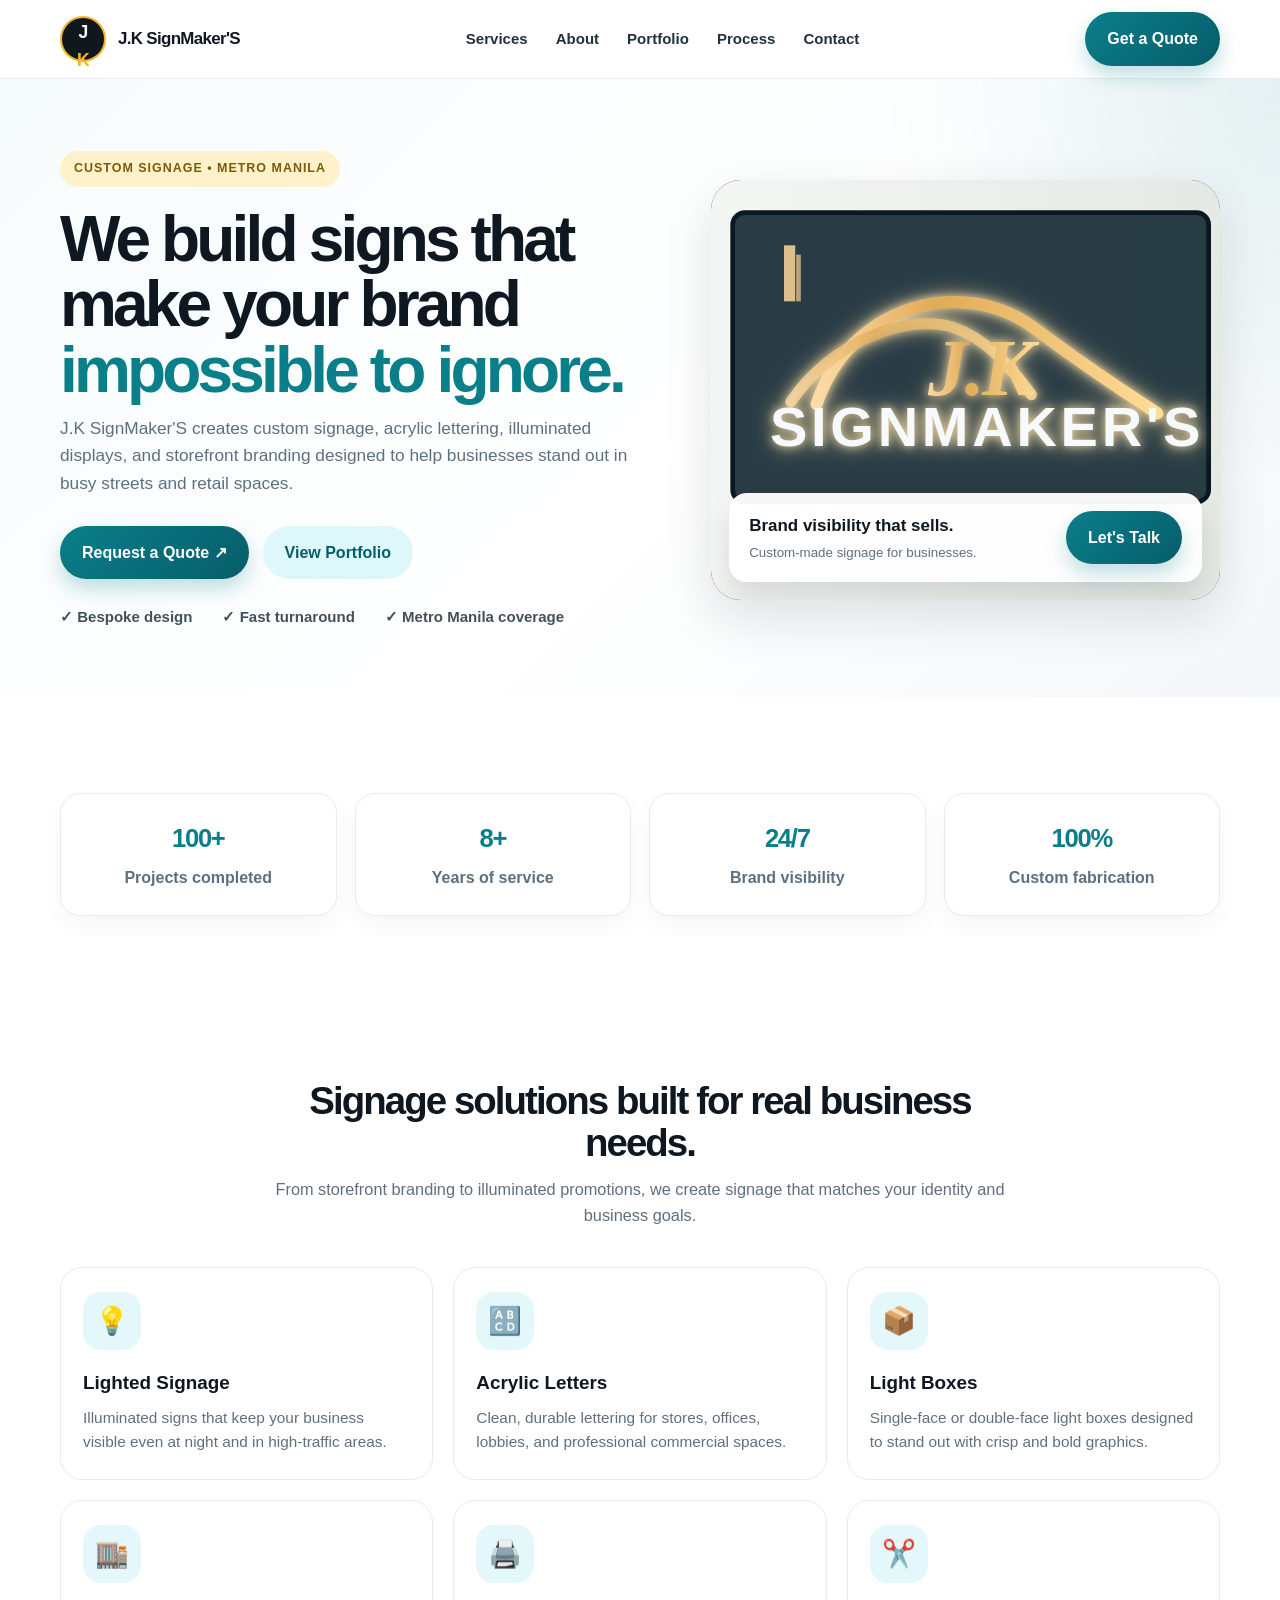
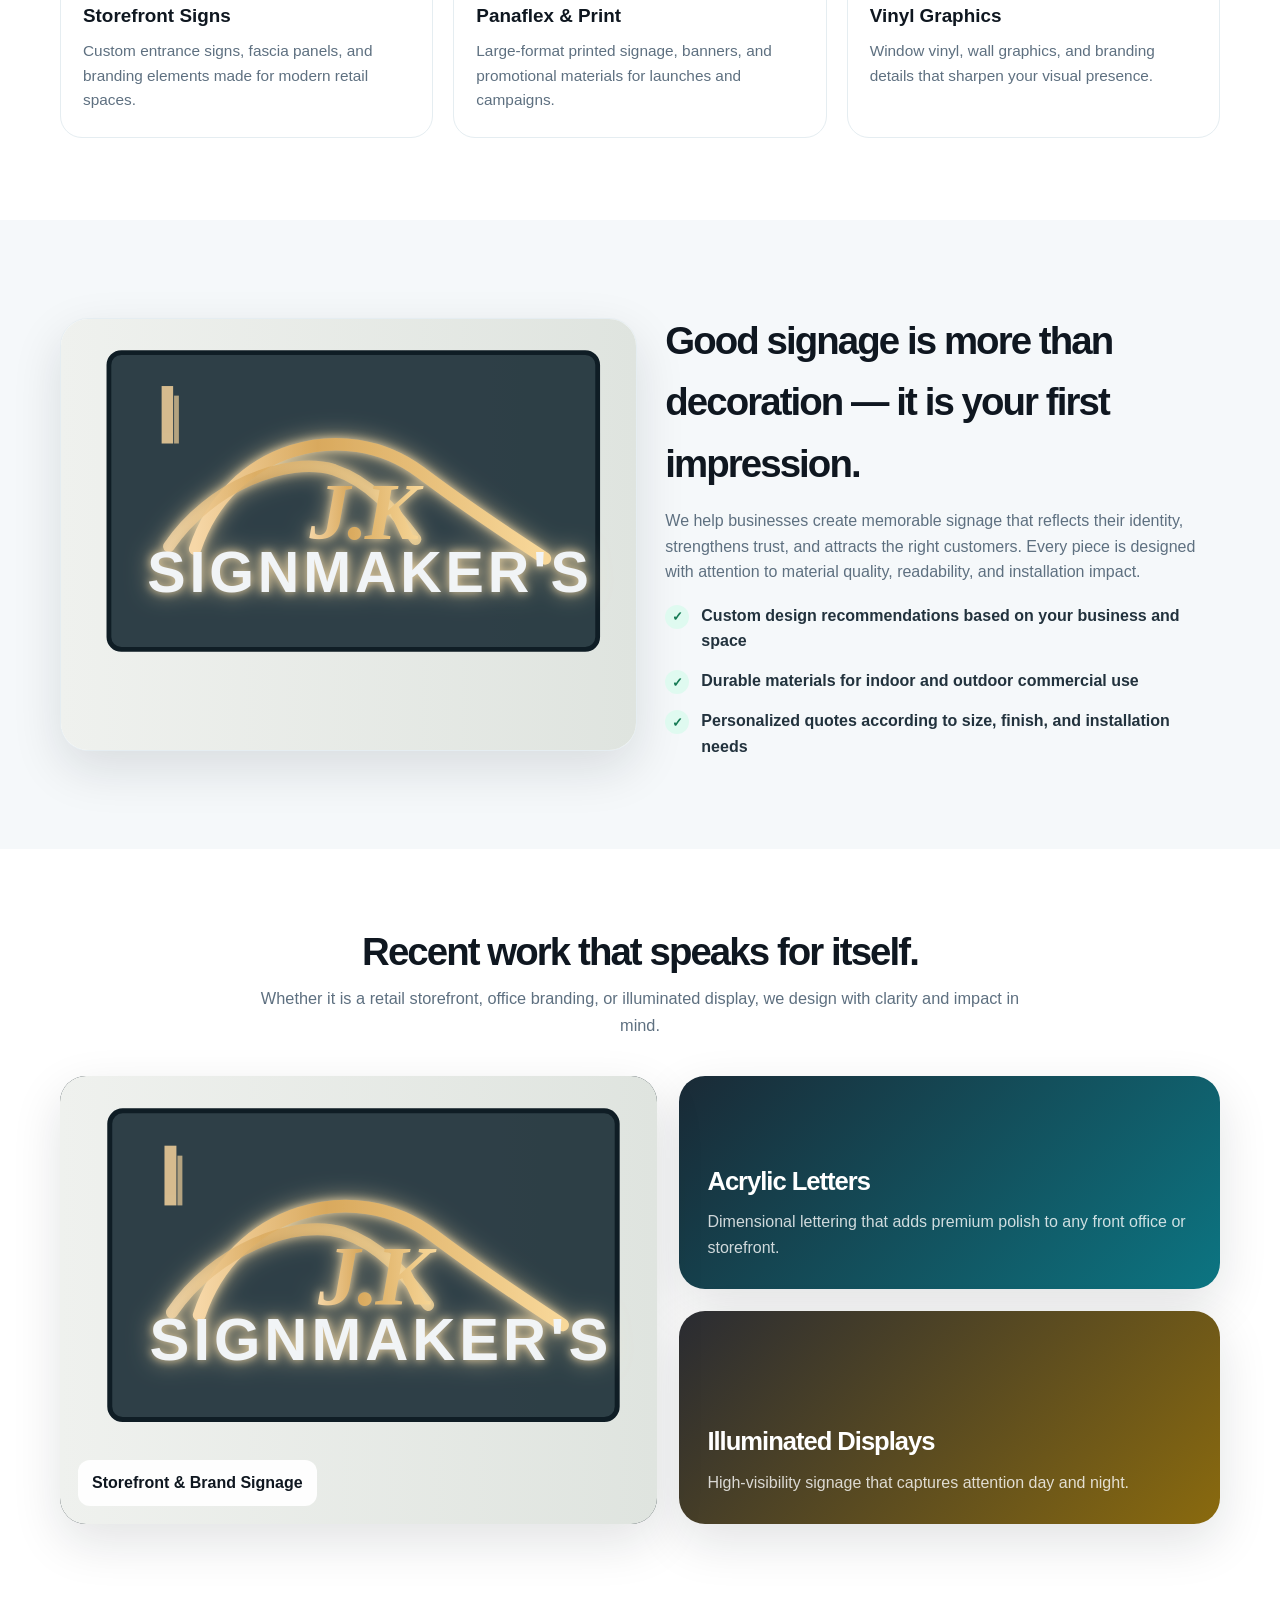
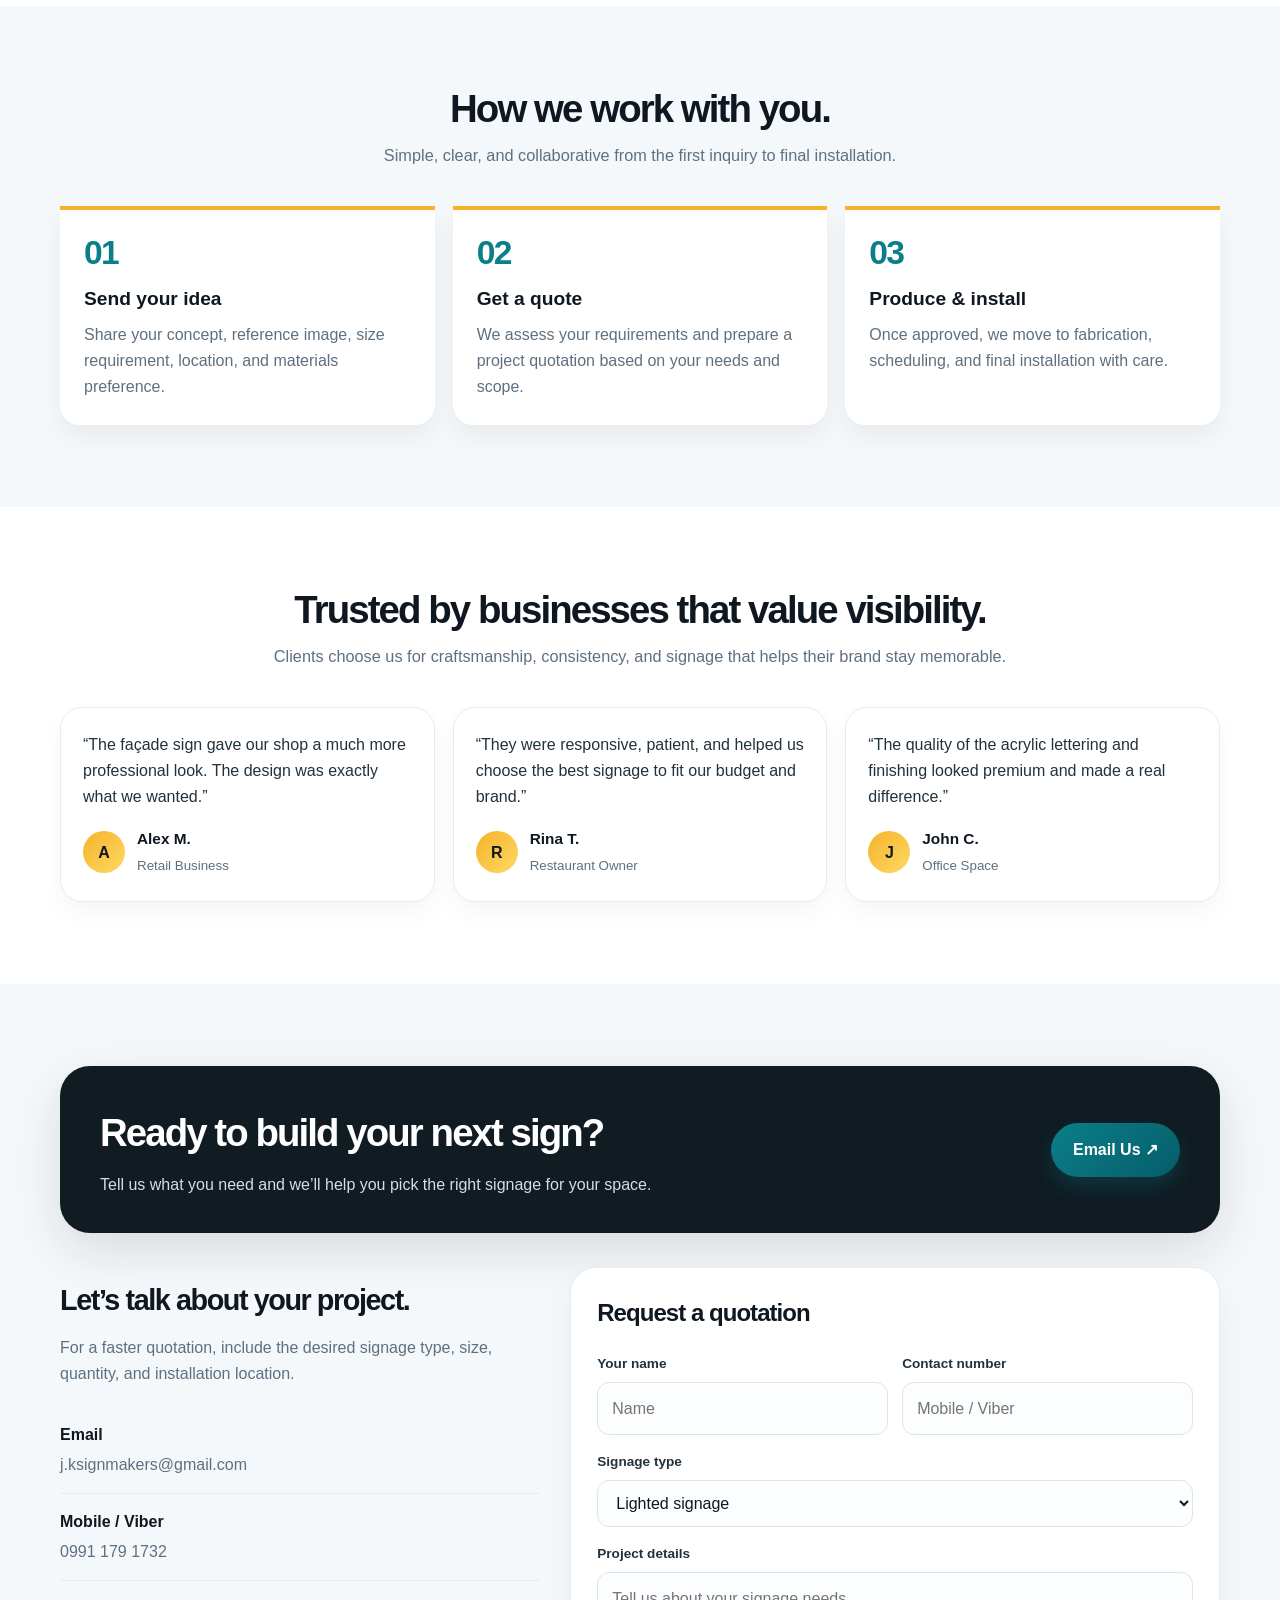
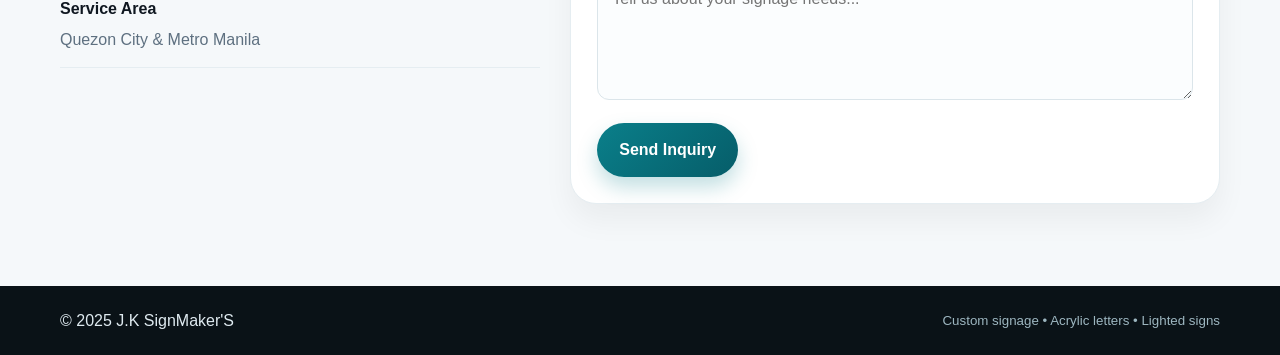
==== commit 6b5109e6: "Limit the site change to the portfolio/profile image while restoring the original website layout and" ====
--- a/index.html
+++ b/index.html
@@ -3,22 +3,22 @@
 <head>
   <meta charset="UTF-8" />
   <meta name="viewport" content="width=device-width, initial-scale=1.0" />
-  <meta name="description" content="J.K SignMaker'S custom sign fabrication and branding portfolio" />
+  <meta name="description" content="J.K SignMaker'S — custom signage portfolio, signage fabrication, acrylic letters, lighted signs, storefront branding, and custom displays for businesses in Metro Manila." />
   <title>J.K SignMaker'S | Portfolio & Signage Studio</title>
   <style>
     :root {
-      --ink: #14232b;
-      --ink-soft: #29414d;
+      --ink: #0f1720;
+      --ink-soft: #22323d;
       --muted: #5e7080;
-      --line: #dde6eb;
-      --paper: #f4f7f8;
+      --line: #e5edf1;
+      --paper: #f5f8fa;
       --white: #ffffff;
       --teal: #0a7f8a;
       --teal-deep: #065d69;
-      --gold: #d8a450;
-      --gold-soft: #f8e2b0;
-      --shadow: 0 18px 50px rgba(15, 23, 32, 0.14);
-      --radius: 26px;
+      --gold: #f4b42a;
+      --gold-soft: #fff2ca;
+      --shadow: 0 18px 50px rgba(15, 23, 32, 0.12);
+      --radius: 24px;
     }
 
     * { box-sizing: border-box; }
@@ -27,318 +27,280 @@
       margin: 0;
       font-family: Inter, Arial, Helvetica, sans-serif;
       color: var(--ink);
-      background: #ffffff;
+      background: var(--white);
       line-height: 1.6;
     }
     img { max-width: 100%; display: block; }
     a { color: inherit; text-decoration: none; }
-
-    .container {
-      width: min(1180px, 92%);
-      margin: 0 auto;
-    }
-
-    .hero {
-      background: linear-gradient(135deg, #f5f8f9 0%, #ffffff 40%, #eef5f6 100%);
-      padding: 68px 0 54px;
-    }
-
-    .hero-grid {
-      display: grid;
-      grid-template-columns: 1.05fr 0.95fr;
+    button, input, select, textarea { font: inherit; }
+
+    .container { width: min(1160px, 92%); margin: 0 auto; }
+
+    header {
+      position: sticky;
+      top: 0;
+      z-index: 50;
+      background: rgba(255, 255, 255, 0.92);
+      backdrop-filter: blur(10px);
+      border-bottom: 1px solid var(--line);
+    }
+
+    .nav {
+      display: flex;
       align-items: center;
-      gap: 42px;
-    }
-
-    .eyebrow {
-      display: inline-block;
-      padding: 8px 14px;
-      border-radius: 999px;
-      background: #fdf0cf;
-      color: #7d5a0d;
-      font-size: 0.8rem;
-      font-weight: 900;
-      letter-spacing: 0.1em;
-      text-transform: uppercase;
-    }
-
-    h1 {
-      margin: 20px 0 12px;
-      font-size: clamp(2.7rem, 5vw, 4.8rem);
-      line-height: 1.04;
-      letter-spacing: -0.06em;
-    }
-    h1 span { color: var(--teal); }
-
-    .hero-copy p {
-      max-width: 560px;
-      margin: 0;
-      color: var(--muted);
-      font-size: 1.08rem;
-    }
-
-    .hero-actions {
-      display: flex;
-      flex-wrap: wrap;
-      gap: 12px;
-      margin-top: 26px;
-    }
-
-    .btn {
+      justify-content: space-between;
+      min-height: 78px;
+      gap: 18px;
+    }
+
+    .brand {
       display: inline-flex;
       align-items: center;
-      justify-content: center;
-      padding: 14px 22px;
-      border-radius: 999px;
-      font-weight: 800;
+      gap: 12px;
+      font-weight: 900;
+      letter-spacing: -0.04em;
+      font-size: 1.06rem;
+    }
+
+    .logo {
+      width: 46px; height: 46px; border-radius: 50%;
+      background: #11181d; color: var(--white);
+      display: grid; place-items: center;
+      font-size: 1.1rem; border: 2px solid var(--gold);
+      box-shadow: 0 0 0 4px #fff;
+    }
+    .logo span { color: var(--gold); }
+
+    nav {
+      display: flex; align-items: center; gap: 28px;
+      font-size: 0.94rem; font-weight: 700; color: var(--ink-soft);
+    }
+    nav a:hover { color: var(--teal); }
+
+    .btn {
+      display: inline-flex; align-items: center; justify-content: center;
+      gap: 8px; border: none; border-radius: 999px;
+      padding: 14px 22px; font-weight: 800; cursor: pointer;
       transition: 0.2s ease;
     }
     .btn:hover { transform: translateY(-1px); }
     .btn-primary {
       background: linear-gradient(135deg, var(--teal), var(--teal-deep));
-      color: #fff;
-      box-shadow: 0 10px 18px rgba(10, 127, 138, 0.2);
-    }
-    .btn-light {
-      background: #def7fb;
-      color: var(--teal-deep);
-    }
+      color: var(--white); box-shadow: 0 10px 20px rgba(10, 127, 138, 0.25);
+    }
+    .btn-light { background: #def7fb; color: var(--teal-deep); }
+
+    .menu-toggle { display: none; border: 0; background: transparent; font-size: 1.9rem; cursor: pointer; }
+
+    .hero {
+      background: radial-gradient(circle at top right, rgba(13,127,138,0.10), transparent 28%), linear-gradient(135deg, #f6fbfc 0%, #ffffff 55%, #f4f7f9 100%);
+      padding: 72px 0 68px;
+    }
+    .hero-grid {
+      display: grid; grid-template-columns: 1.08fr 0.92fr; align-items: center; gap: 54px;
+    }
+    .eyebrow {
+      display: inline-flex; align-items: center; gap: 8px; padding: 8px 14px; border-radius: 999px;
+      background: var(--gold-soft); color: #7b5b09; font-size: 0.78rem; font-weight: 900; letter-spacing: 0.08em; text-transform: uppercase;
+    }
+    h1 {
+      margin: 20px 0 12px; font-size: clamp(2.7rem, 5vw, 4.8rem); line-height: 1.02; letter-spacing: -0.06em;
+    }
+    h1 span { color: var(--teal); }
+    .hero-copy p { max-width: 580px; font-size: 1.08rem; color: var(--muted); margin: 0; }
+    .hero-actions { display: flex; flex-wrap: wrap; gap: 14px; margin-top: 28px; }
+    .trust-row {
+      display: flex; flex-wrap: wrap; gap: 18px 30px; margin-top: 26px; color: var(--ink-soft); font-weight: 700; font-size: 0.94rem;
+    }
+    .trust-row span { opacity: 0.85; }
 
     .hero-visual {
-      position: relative;
-      border-radius: 30px;
-      overflow: hidden;
-      background: linear-gradient(135deg, #101e25, #1a313d);
+      position: relative; min-height: 420px; border-radius: 30px; overflow: hidden; background: linear-gradient(135deg, #0f1c24, #143b47);
       box-shadow: var(--shadow);
-      min-height: 480px;
-    }
-
+    }
     .hero-visual img {
-      width: 100%;
-      height: 100%;
-      min-height: 480px;
-      object-fit: cover;
-    }
-
+      width: 100%; height: 100%; min-height: 420px; object-fit: cover; filter: saturate(1.05) contrast(1.05);
+    }
     .floating-card {
-      position: absolute;
-      left: 18px;
-      right: 18px;
-      bottom: 18px;
-      display: flex;
-      align-items: center;
-      justify-content: space-between;
-      gap: 14px;
-      padding: 16px 18px;
-      border-radius: 18px;
-      background: rgba(255,255,255,0.96);
-      box-shadow: 0 16px 28px rgba(17, 24, 29, 0.12);
-    }
-    .floating-card strong { display: block; font-size: 1.04rem; }
-    .floating-card small { display: block; color: var(--muted); }
-
-    .section {
-      padding: 72px 0;
-    }
-
-    .section-soft {
-      background: var(--paper);
-    }
-
-    .section-head {
-      text-align: center;
-      max-width: 760px;
-      margin: 0 auto 32px;
-    }
+      position: absolute; left: 18px; right: 18px; bottom: 18px; display: flex; align-items: center; justify-content: space-between; gap: 12px;
+      padding: 18px 20px; border-radius: 18px; background: rgba(255,255,255,0.96); box-shadow: 0 18px 30px rgba(17, 24, 29, 0.12);
+    }
+    .floating-card strong { display: block; font-size: 1.06rem; }
+    .floating-card small { color: var(--muted); display: block; margin-top: 3px; }
+
+    .section { padding: 82px 0; }
+    .section-soft { background: var(--paper); }
+    .section-head { max-width: 760px; margin: 0 auto 38px; text-align: center; }
     .section-head h2 {
-      margin: 0 0 12px;
-      font-size: clamp(2rem, 3vw, 3rem);
-      letter-spacing: -0.05em;
-    }
-    .section-head p {
-      margin: 0;
-      color: var(--muted);
-    }
-
-    .services {
-      display: grid;
-      grid-template-columns: repeat(3, minmax(0, 1fr));
-      gap: 20px;
-    }
-
+      margin: 0 0 12px; font-size: clamp(2rem, 3vw, 3rem); line-height: 1.1; letter-spacing: -0.05em;
+    }
+    .section-head p { margin: 0; color: var(--muted); font-size: 1.02rem; }
+
+    .stats {
+      display: grid; grid-template-columns: repeat(4, minmax(0, 1fr)); gap: 18px; margin-top: 14px;
+    }
+    .stat {
+      background: var(--white); border: 1px solid var(--line); border-radius: 20px; padding: 24px 20px; text-align: center; box-shadow: 0 10px 25px rgba(17, 24, 29, 0.04);
+    }
+    .stat strong { display: block; font-size: clamp(1.6rem, 2vw, 2.1rem); letter-spacing: -0.05em; color: var(--teal); }
+    .stat span { display: block; margin-top: 6px; color: var(--muted); font-weight: 700; }
+
+    .services { display: grid; grid-template-columns: repeat(3, minmax(0, 1fr)); gap: 20px; }
     .service {
-      background: var(--white);
-      border: 1px solid var(--line);
-      border-radius: 22px;
-      padding: 24px 22px;
-      box-shadow: 0 10px 20px rgba(17,24,29,0.04);
-    }
+      background: var(--white); border: 1px solid var(--line); border-radius: 22px; padding: 24px 22px; transition: 0.22s ease;
+    }
+    .service:hover { transform: translateY(-4px); box-shadow: 0 18px 34px rgba(17, 24, 29, 0.08); border-color: #cfeaec; }
     .service-icon {
-      width: 58px;
-      height: 58px;
-      border-radius: 16px;
-      background: #eaf8fb;
-      display: grid;
-      place-items: center;
-      font-size: 1.7rem;
-      margin-bottom: 16px;
-    }
-    .service h3 { margin: 0 0 8px; font-size: 1.15rem; }
-    .service p { margin: 0; color: var(--muted); }
-
-    .about-grid {
-      display: grid;
-      grid-template-columns: 1.02fr 0.98fr;
-      gap: 26px;
-      align-items: center;
-    }
-
+      width: 58px; height: 58px; border-radius: 18px; background: #e4f8fb; display: grid; place-items: center; font-size: 1.7rem; margin-bottom: 18px;
+    }
+    .service h3 { margin: 0 0 8px; font-size: 1.18rem; }
+    .service p { margin: 0; color: var(--muted); font-size: 0.96rem; }
+
+    .about-grid { display: grid; grid-template-columns: 1.02fr 0.98fr; gap: 28px; align-items: center; }
     .about-card {
-      background: #fff;
-      border: 1px solid var(--line);
-      border-radius: 28px;
-      overflow: hidden;
-      box-shadow: var(--shadow);
-    }
-    .about-card img {
-      width: 100%;
-      height: 100%;
-      min-height: 420px;
-      object-fit: cover;
-    }
-
-    .about-copy h3 {
-      margin: 0 0 16px;
-      font-size: clamp(1.8rem, 3vw, 2.5rem);
-      letter-spacing: -0.05em;
-    }
-    .about-copy p {
-      margin: 0 0 18px;
-      color: var(--muted);
-    }
-
-    .check-list {
-      list-style: none;
-      padding: 0;
-      margin: 0;
-      display: grid;
-      gap: 12px;
-    }
-    .check-list li {
-      display: flex;
-      align-items: flex-start;
-      gap: 12px;
-      color: var(--ink-soft);
-      font-weight: 700;
-    }
+      background: var(--white); border: 1px solid var(--line); border-radius: 28px; overflow: hidden; box-shadow: var(--shadow);
+    }
+    .about-card img { width: 100%; height: 100%; min-height: 420px; object-fit: cover; }
+    .about-copy { padding: 8px 0; }
+    .about-copy h3 { font-size: clamp(1.8rem, 3vw, 2.5rem); letter-spacing: -0.05em; margin: 0 0 14px; }
+    .about-copy p { margin: 0 0 18px; color: var(--muted); font-size: 1rem; }
+    .check-list { list-style: none; padding: 0; margin: 0; display: grid; gap: 14px; }
+    .check-list li { display: flex; align-items: flex-start; gap: 12px; color: var(--ink-soft); font-weight: 700; }
     .check-icon {
-      width: 24px;
-      height: 24px;
-      border-radius: 50%;
-      display: grid;
-      place-items: center;
-      background: #dffaf0;
-      color: #157a54;
-      font-size: 0.82rem;
-      flex-shrink: 0;
-      margin-top: 2px;
-    }
-
-    .portfolio-grid {
-      display: grid;
-      grid-template-columns: 1.05fr 0.95fr;
-      gap: 22px;
-    }
-
+      width: 24px; height: 24px; border-radius: 50%; display: grid; place-items: center; background: #dffaf0; color: #157a54; font-size: 0.82rem; flex-shrink: 0; margin-top: 2px;
+    }
+
+    .portfolio-grid { display: grid; grid-template-columns: 1.05fr 0.95fr; gap: 22px; }
     .feature-card {
-      position: relative;
-      border-radius: 26px;
-      overflow: hidden;
-      background: #182a33;
-      min-height: 430px;
-      box-shadow: var(--shadow);
-    }
-    .feature-card img {
-      width: 100%;
-      height: 100%;
-      min-height: 430px;
-      object-fit: cover;
-    }
+      position: relative; border-radius: 26px; overflow: hidden; background: #17272d; min-height: 430px; box-shadow: var(--shadow);
+    }
+    .feature-card img { width: 100%; height: 100%; min-height: 430px; object-fit: cover; }
     .feature-badge {
-      position: absolute;
-      left: 18px;
-      bottom: 18px;
-      background: rgba(255,255,255,0.94);
-      padding: 10px 14px;
-      border-radius: 12px;
-      font-weight: 800;
-    }
-
-    .mini-grid {
-      display: grid;
-      gap: 22px;
-    }
+      position: absolute; left: 18px; bottom: 18px; background: rgba(255,255,255,0.95); color: var(--ink); padding: 10px 14px; border-radius: 12px; font-weight: 800;
+    }
+    .mini-grid { display: grid; gap: 22px; }
     .mini-card {
-      min-height: 204px;
-      border-radius: 26px;
-      padding: 28px;
-      color: var(--white);
-      display: flex;
-      flex-direction: column;
-      justify-content: flex-end;
-      background: linear-gradient(135deg, #1a2a36, #0c7582);
-      box-shadow: var(--shadow);
-    }
-    .mini-card:nth-child(2) { background: linear-gradient(135deg, #2b2d34, #8a6a0e); }
-    .mini-card h3 { margin: 0 0 8px; font-size: clamp(1.5rem, 2vw, 2rem); }
+      min-height: 204px; border-radius: 26px; padding: 28px; color: var(--white); display: flex; flex-direction: column; justify-content: flex-end; background: linear-gradient(135deg, #1a2a36, #0c7582); box-shadow: var(--shadow);
+    }
+    .mini-card:nth-child(2) { background: linear-gradient(135deg, #2a2c33, #8a6a0e); }
+    .mini-card h3 { margin: 0 0 8px; font-size: clamp(1.5rem, 2vw, 2rem); letter-spacing: -0.04em; }
     .mini-card p { margin: 0; color: rgba(255,255,255,0.8); }
 
-    .cta {
-      background: #101b22;
-      color: #fff;
-      border-radius: 28px;
-      padding: 32px 36px;
-      display: flex;
-      justify-content: space-between;
-      align-items: center;
-      gap: 24px;
-      box-shadow: var(--shadow);
-    }
-    .cta h2 { margin: 0 0 8px; font-size: clamp(1.8rem, 3vw, 2.8rem); }
-    .cta p { margin: 0; color: #d7e5eb; }
+    .steps { display: grid; grid-template-columns: repeat(3, minmax(0,1fr)); gap: 18px; }
+    .step {
+      background: var(--white); border-top: 4px solid var(--gold); border-radius: 0 0 20px 20px; padding: 26px 24px; box-shadow: 0 12px 24px rgba(15, 23, 32, 0.05);
+    }
+    .step b { color: var(--teal); font-size: 2.1rem; line-height: 1; letter-spacing: -0.05em; }
+    .step h3 { margin: 12px 0 8px; font-size: 1.2rem; }
+    .step p { margin: 0; color: var(--muted); }
+
+    .testimonials { display: grid; grid-template-columns: repeat(3, minmax(0,1fr)); gap: 18px; }
+    .quote {
+      background: var(--white); border: 1px solid var(--line); border-radius: 22px; padding: 24px 22px; box-shadow: 0 10px 22px rgba(17, 24, 29, 0.04);
+    }
+    .quote p { margin: 0 0 18px; color: var(--ink-soft); font-size: 1rem; }
+    .author { display: flex; align-items: center; gap: 12px; }
+    .avatar {
+      width: 42px; height: 42px; border-radius: 50%; background: linear-gradient(135deg, var(--gold), #ffd863); display: grid; place-items: center; font-weight: 900; color: var(--ink);
+    }
+    .author strong { display: block; font-size: 0.96rem; }
+    .author small { color: var(--muted); }
+
+    .cta-wrap {
+      display: flex; justify-content: space-between; align-items: center; gap: 24px; background: #101b22; border-radius: 30px; padding: 36px 40px; color: var(--white); box-shadow: var(--shadow);
+    }
+    .cta-wrap h2 { margin: 0 0 8px; letter-spacing: -0.05em; font-size: clamp(1.8rem, 3vw, 2.8rem); }
+    .cta-wrap p { margin: 0; color: #cfe0e6; }
+
+    .contact-grid { display: grid; grid-template-columns: 0.85fr 1.15fr; gap: 30px; margin-top: 34px; }
+    .contact-info { padding: 10px 0; }
+    .contact-info h3 { margin: 0 0 12px; font-size: clamp(1.8rem, 2vw, 2.5rem); letter-spacing: -0.05em; }
+    .contact-info p { color: var(--muted); margin: 0 0 20px; }
+    .contact-line { padding: 15px 0; border-bottom: 1px solid var(--line); color: var(--muted); }
+    .contact-line strong { display: block; color: var(--ink); margin-bottom: 5px; }
+
+    form {
+      background: var(--white); border: 1px solid var(--line); border-radius: 26px; padding: 26px; box-shadow: 0 16px 30px rgba(17, 24, 29, 0.05);
+    }
+    form h3 { margin: 0 0 20px; font-size: 1.5rem; letter-spacing: -0.04em; }
+    .field-row { display: grid; grid-template-columns: 1fr 1fr; gap: 14px; }
+    label { display: block; font-size: 0.85rem; font-weight: 800; margin-bottom: 7px; color: var(--ink-soft); }
+    input, select, textarea {
+      width: 100%; margin-bottom: 16px; padding: 13px 14px; border: 1px solid #dbe5ea; border-radius: 12px; background: #fbfdfe; color: var(--ink);
+    }
+    textarea { min-height: 128px; resize: vertical; }
+
+    footer { background: #0a1217; color: #dfeaf0; padding: 22px 0; }
+    .footer-row { display: flex; justify-content: space-between; align-items: center; gap: 20px; flex-wrap: wrap; }
+    .footer-row small { color: #9db6c0; }
 
     @media (max-width: 900px) {
-      .hero-grid, .about-grid, .portfolio-grid { grid-template-columns: 1fr; }
-      .services { grid-template-columns: repeat(2, minmax(0, 1fr)); }
-      .cta { flex-direction: column; align-items: flex-start; }
+      nav { display: none; position: absolute; top: 78px; left: 0; right: 0; padding: 18px 5%; background: rgba(255,255,255,0.98); border-bottom: 1px solid var(--line); flex-direction: column; align-items: flex-start; gap: 16px; }
+      nav.open { display: flex; }
+      .menu-toggle { display: block; }
+      .nav .btn { display: none; }
+      .hero-grid, .about-grid, .portfolio-grid, .contact-grid { grid-template-columns: 1fr; }
+      .services, .steps, .testimonials { grid-template-columns: repeat(2, minmax(0,1fr)); }
+      .stats { grid-template-columns: repeat(2, minmax(0,1fr)); }
+      .cta-wrap { flex-direction: column; align-items: flex-start; }
     }
     @media (max-width: 560px) {
-      .services { grid-template-columns: 1fr; }
-      .hero { padding-top: 40px; }
+      .services, .stats, .steps, .testimonials, .field-row { grid-template-columns: 1fr; }
+      .hero { padding-top: 54px; }
+      .section { padding: 62px 0; }
+      .cta-wrap { padding: 28px 22px; }
+      .brand { font-size: 0.98rem; }
       .floating-card { flex-direction: column; align-items: flex-start; }
     }
   </style>
 </head>
 <body>
+  <header>
+    <div class="container nav">
+      <a href="#home" class="brand" aria-label="J.K SignMaker'S home">
+        <div class="logo">J<span>K</span></div>
+        <span>J.K SignMaker'S</span>
+      </a>
+
+      <nav id="nav">
+        <a href="#services">Services</a>
+        <a href="#about">About</a>
+        <a href="#portfolio">Portfolio</a>
+        <a href="#process">Process</a>
+        <a href="#contact">Contact</a>
+      </nav>
+
+      <a href="#contact" class="btn btn-primary">Get a Quote</a>
+      <button class="menu-toggle" aria-label="Toggle menu" onclick="document.getElementById('nav').classList.toggle('open')">☰</button>
+    </div>
+  </header>
+
   <main>
-    <section class="hero">
+    <section class="hero" id="home">
       <div class="container hero-grid">
         <div class="hero-copy">
           <div class="eyebrow">Custom signage • Metro Manila</div>
           <h1>We build signs that make your brand <span>impossible to ignore.</span></h1>
-          <p>J.K SignMaker'S creates custom signage, acrylic lettering, illuminated displays, and storefront branding designed for businesses that want to stand out.</p>
+          <p>J.K SignMaker'S creates custom signage, acrylic lettering, illuminated displays, and storefront branding designed to help businesses stand out in busy streets and retail spaces.</p>
+
           <div class="hero-actions">
             <a href="#contact" class="btn btn-primary">Request a Quote ↗</a>
             <a href="#portfolio" class="btn btn-light">View Portfolio</a>
           </div>
+
+          <div class="trust-row">
+            <span>✓ Bespoke design</span>
+            <span>✓ Fast turnaround</span>
+            <span>✓ Metro Manila coverage</span>
+          </div>
         </div>
 
         <div class="hero-visual">
-          <img src="assets/portfolio-sign.svg" alt="Premium custom signage mockup" />
+          <img src="assets/portfolio-sign.svg" alt="J.K SignMaker'S signage portfolio showcase" onerror="this.style.display='none'" />
           <div class="floating-card">
             <div>
               <strong>Brand visibility that sells.</strong>
-              <small>Luxury signage for businesses.</small>
+              <small>Custom-made signage for businesses.</small>
             </div>
             <a href="#contact" class="btn btn-primary">Let's Talk</a>
           </div>
@@ -346,29 +308,31 @@
       </div>
     </section>
 
+    <section class="section">
+      <div class="container">
+        <div class="stats">
+          <div class="stat"><strong>100+</strong><span>Projects completed</span></div>
+          <div class="stat"><strong>8+</strong><span>Years of service</span></div>
+          <div class="stat"><strong>24/7</strong><span>Brand visibility</span></div>
+          <div class="stat"><strong>100%</strong><span>Custom fabrication</span></div>
+        </div>
+      </div>
+    </section>
+
     <section class="section" id="services">
       <div class="container">
         <div class="section-head">
           <h2>Signage solutions built for real business needs.</h2>
-          <p>From storefront branding to illuminated displays, we design with clarity, quality, and impact.</p>
+          <p>From storefront branding to illuminated promotions, we create signage that matches your identity and business goals.</p>
         </div>
 
         <div class="services">
-          <article class="service">
-            <div class="service-icon">💡</div>
-            <h3>Lighted Signage</h3>
-            <p>Illuminated signs that keep your business visible even at night.</p>
-          </article>
-          <article class="service">
-            <div class="service-icon">🔠</div>
-            <h3>Acrylic Letters</h3>
-            <p>Premium lettering for storefronts, offices, and commercial spaces.</p>
-          </article>
-          <article class="service">
-            <div class="service-icon">📦</div>
-            <h3>Light Boxes</h3>
-            <p>Custom light boxes designed to stand out with crisp branding.</p>
-          </article>
+          <article class="service"><div class="service-icon">💡</div><h3>Lighted Signage</h3><p>Illuminated signs that keep your business visible even at night and in high-traffic areas.</p></article>
+          <article class="service"><div class="service-icon">🔠</div><h3>Acrylic Letters</h3><p>Clean, durable lettering for stores, offices, lobbies, and professional commercial spaces.</p></article>
+          <article class="service"><div class="service-icon">📦</div><h3>Light Boxes</h3><p>Single-face or double-face light boxes designed to stand out with crisp and bold graphics.</p></article>
+          <article class="service"><div class="service-icon">🏬</div><h3>Storefront Signs</h3><p>Custom entrance signs, fascia panels, and branding elements made for modern retail spaces.</p></article>
+          <article class="service"><div class="service-icon">🖨️</div><h3>Panaflex & Print</h3><p>Large-format printed signage, banners, and promotional materials for launches and campaigns.</p></article>
+          <article class="service"><div class="service-icon">✂️</div><h3>Vinyl Graphics</h3><p>Window vinyl, wall graphics, and branding details that sharpen your visual presence.</p></article>
         </div>
       </div>
     </section>
@@ -378,13 +342,14 @@
         <div class="about-card">
           <img src="assets/portfolio-sign.svg" alt="Custom signage fabrication by J.K SignMaker'S" />
         </div>
+
         <div class="about-copy">
           <h3>Good signage is more than decoration — it is your first impression.</h3>
-          <p>We help businesses create memorable signage that reflects their identity, strengthens trust, and attracts the right customers.</p>
+          <p>We help businesses create memorable signage that reflects their identity, strengthens trust, and attracts the right customers. Every piece is designed with attention to material quality, readability, and installation impact.</p>
           <ul class="check-list">
-            <li><span class="check-icon">✓</span> Custom design based on your business and space</li>
+            <li><span class="check-icon">✓</span> Custom design recommendations based on your business and space</li>
             <li><span class="check-icon">✓</span> Durable materials for indoor and outdoor commercial use</li>
-            <li><span class="check-icon">✓</span> Personalized quotes based on size, finish, and installation</li>
+            <li><span class="check-icon">✓</span> Personalized quotes according to size, finish, and installation needs</li>
           </ul>
         </div>
       </div>
@@ -394,7 +359,7 @@
       <div class="container">
         <div class="section-head">
           <h2>Recent work that speaks for itself.</h2>
-          <p>Our signage is designed to be clear, premium, and highly visible.</p>
+          <p>Whether it is a retail storefront, office branding, or illuminated display, we design with clarity and impact in mind.</p>
         </div>
 
         <div class="portfolio-grid">
@@ -404,30 +369,93 @@
           </div>
 
           <div class="mini-grid">
-            <article class="mini-card">
-              <h3>Acrylic Letters</h3>
-              <p>Dimensional lettering that adds premium polish to any business.</p>
-            </article>
-            <article class="mini-card">
-              <h3>Illuminated Displays</h3>
-              <p>High visibility signage that captures attention day and night.</p>
-            </article>
-          </div>
+            <article class="mini-card"><h3>Acrylic Letters</h3><p>Dimensional lettering that adds premium polish to any front office or storefront.</p></article>
+            <article class="mini-card"><h3>Illuminated Displays</h3><p>High-visibility signage that captures attention day and night.</p></article>
+          </div>
+        </div>
+      </div>
+    </section>
+
+    <section class="section section-soft" id="process">
+      <div class="container">
+        <div class="section-head">
+          <h2>How we work with you.</h2>
+          <p>Simple, clear, and collaborative from the first inquiry to final installation.</p>
+        </div>
+
+        <div class="steps">
+          <article class="step"><b>01</b><h3>Send your idea</h3><p>Share your concept, reference image, size requirement, location, and materials preference.</p></article>
+          <article class="step"><b>02</b><h3>Get a quote</h3><p>We assess your requirements and prepare a project quotation based on your needs and scope.</p></article>
+          <article class="step"><b>03</b><h3>Produce & install</h3><p>Once approved, we move to fabrication, scheduling, and final installation with care.</p></article>
+        </div>
+      </div>
+    </section>
+
+    <section class="section">
+      <div class="container">
+        <div class="section-head">
+          <h2>Trusted by businesses that value visibility.</h2>
+          <p>Clients choose us for craftsmanship, consistency, and signage that helps their brand stay memorable.</p>
+        </div>
+
+        <div class="testimonials">
+          <article class="quote"><p>“The façade sign gave our shop a much more professional look. The design was exactly what we wanted.”</p><div class="author"><div class="avatar">A</div><div><strong>Alex M.</strong><small>Retail Business</small></div></div></article>
+          <article class="quote"><p>“They were responsive, patient, and helped us choose the best signage to fit our budget and brand.”</p><div class="author"><div class="avatar">R</div><div><strong>Rina T.</strong><small>Restaurant Owner</small></div></div></article>
+          <article class="quote"><p>“The quality of the acrylic lettering and finishing looked premium and made a real difference.”</p><div class="author"><div class="avatar">J</div><div><strong>John C.</strong><small>Office Space</small></div></div></article>
         </div>
       </div>
     </section>
 
     <section class="section section-soft" id="contact">
       <div class="container">
-        <div class="cta">
+        <div class="cta-wrap">
           <div>
             <h2>Ready to build your next sign?</h2>
             <p>Tell us what you need and we’ll help you pick the right signage for your space.</p>
           </div>
           <a href="mailto:j.ksignmakers@gmail.com?subject=Signage%20Quotation%20Inquiry" class="btn btn-primary">Email Us ↗</a>
         </div>
+
+        <div class="contact-grid">
+          <div class="contact-info">
+            <h3>Let’s talk about your project.</h3>
+            <p>For a faster quotation, include the desired signage type, size, quantity, and installation location.</p>
+
+            <div class="contact-line"><strong>Email</strong>j.ksignmakers@gmail.com</div>
+            <div class="contact-line"><strong>Mobile / Viber</strong>0991 179 1732</div>
+            <div class="contact-line"><strong>Service Area</strong>Quezon City & Metro Manila</div>
+          </div>
+
+          <form id="quoteForm">
+            <h3>Request a quotation</h3>
+            <div class="field-row">
+              <div><label for="name">Your name</label><input id="name" required placeholder="Name" /></div>
+              <div><label for="phone">Contact number</label><input id="phone" placeholder="Mobile / Viber" /></div>
+            </div>
+            <label for="type">Signage type</label>
+            <select id="type">
+              <option>Lighted signage</option>
+              <option>Acrylic build-up letters</option>
+              <option>Light box</option>
+              <option>Storefront signage</option>
+              <option>Panaflex / printed sign</option>
+              <option>Vinyl graphics</option>
+              <option>Other / not sure yet</option>
+            </select>
+            <label for="details">Project details</label>
+            <textarea id="details" placeholder="Tell us about your signage needs..."></textarea>
+            <button type="submit" class="btn btn-primary">Send Inquiry</button>
+          </form>
+        </div>
       </div>
     </section>
   </main>
+
+  <footer>
+    <div class="container footer-row">
+      <div>© 2025 J.K SignMaker'S</div>
+      <small>Custom signage • Acrylic letters • Lighted signs</small>
+    </div>
+  </footer>
 </body>
 </html>
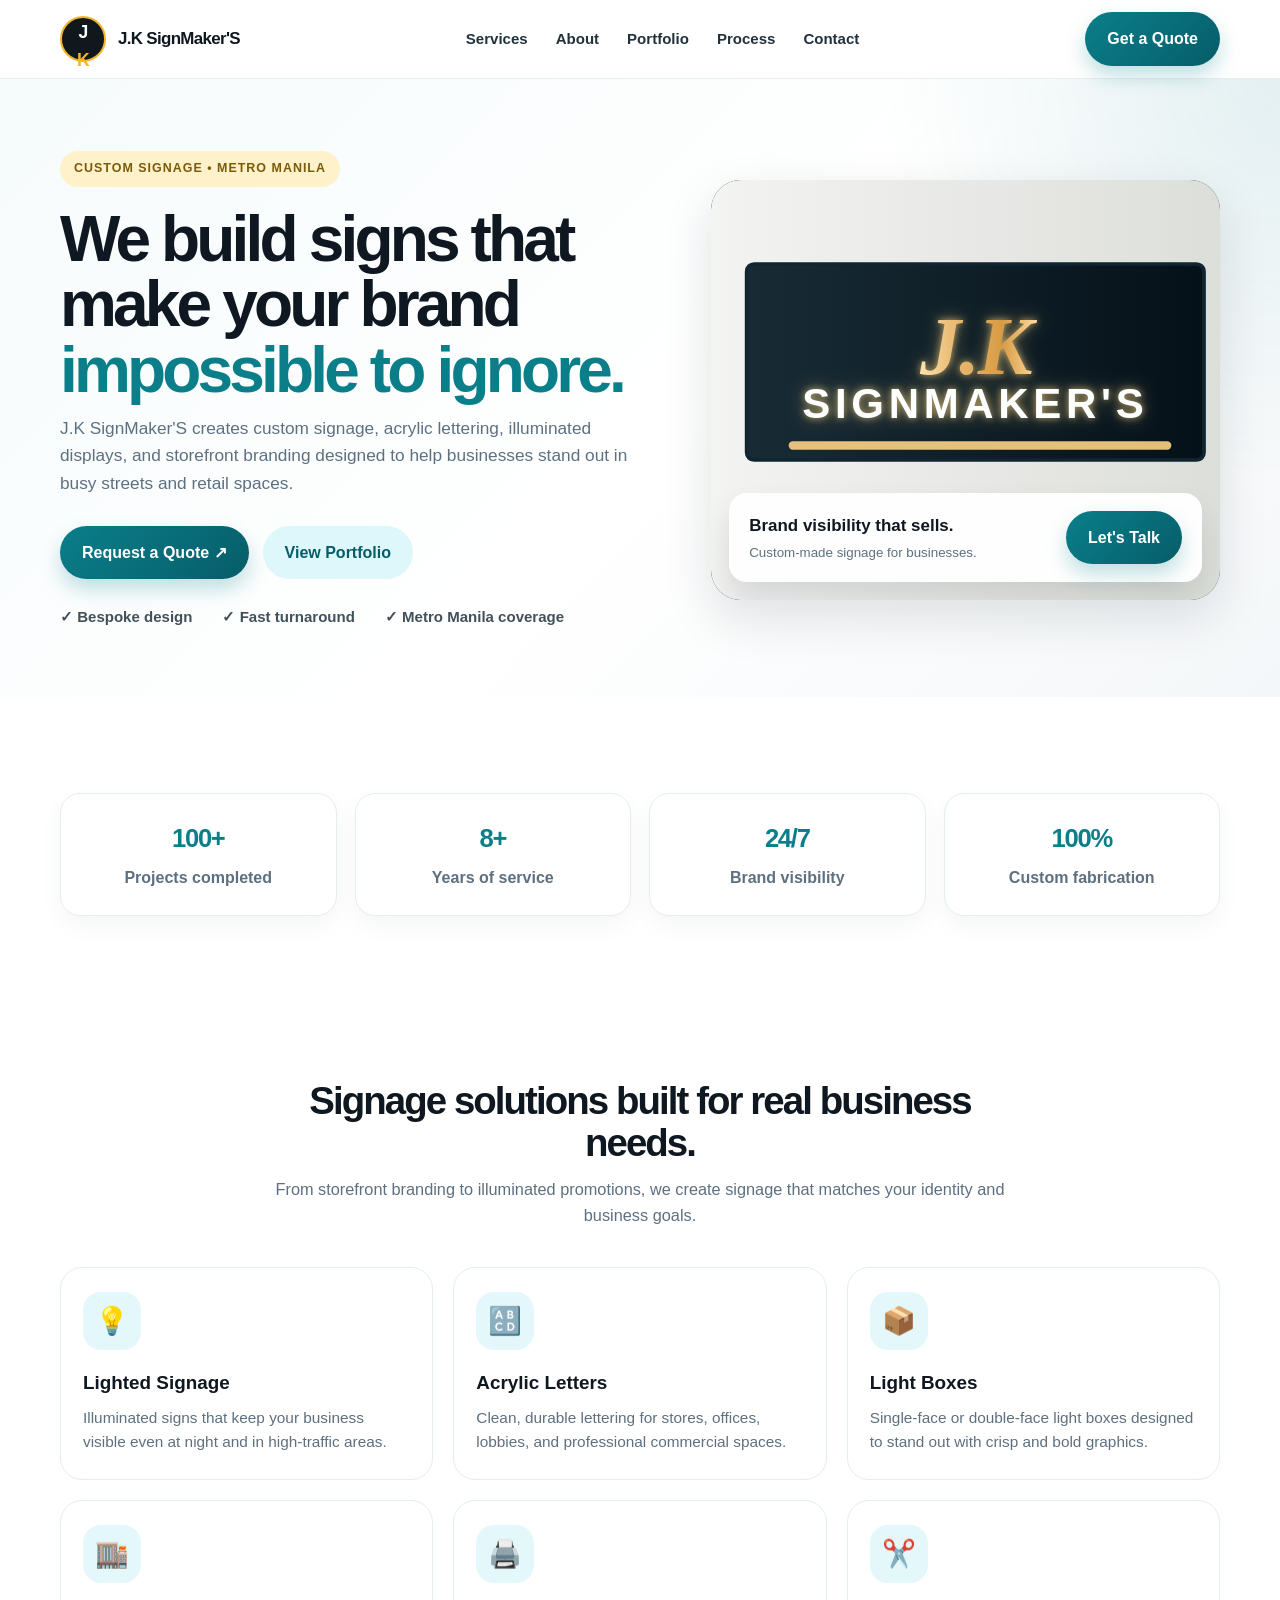
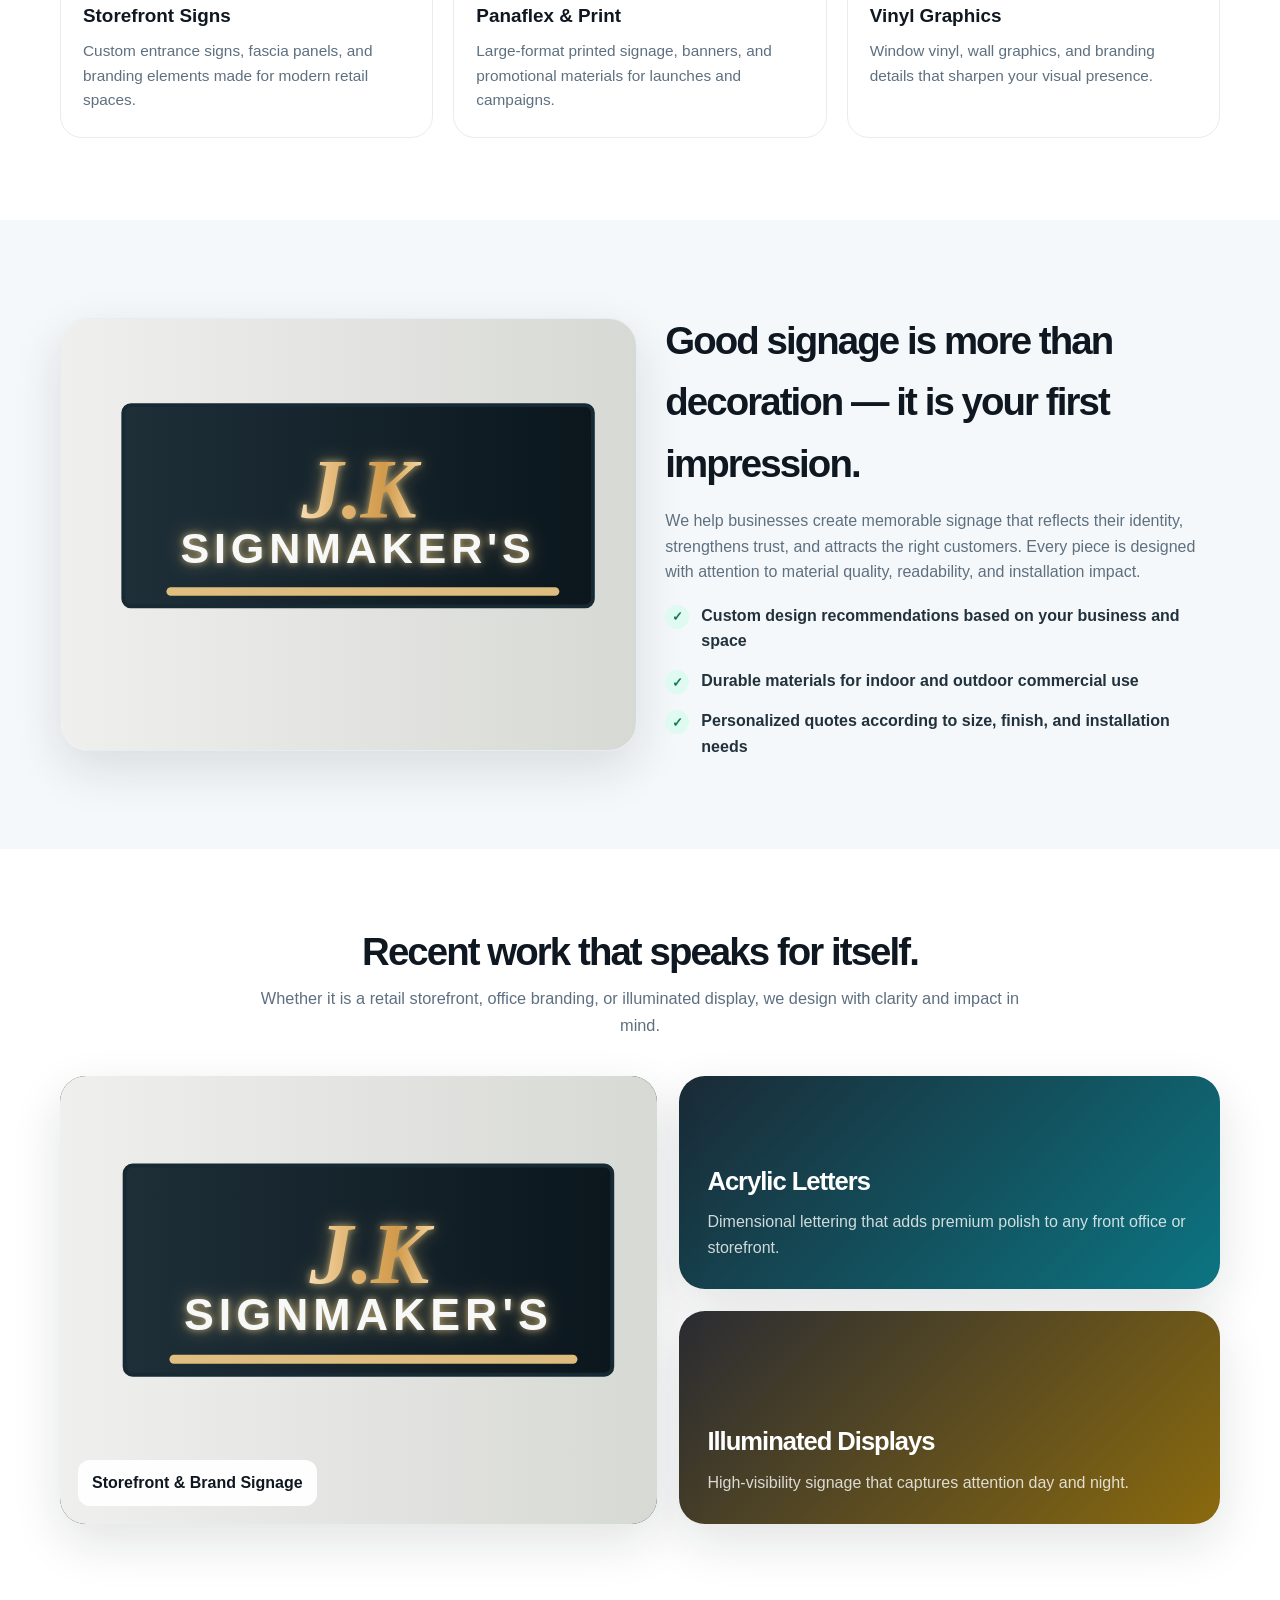
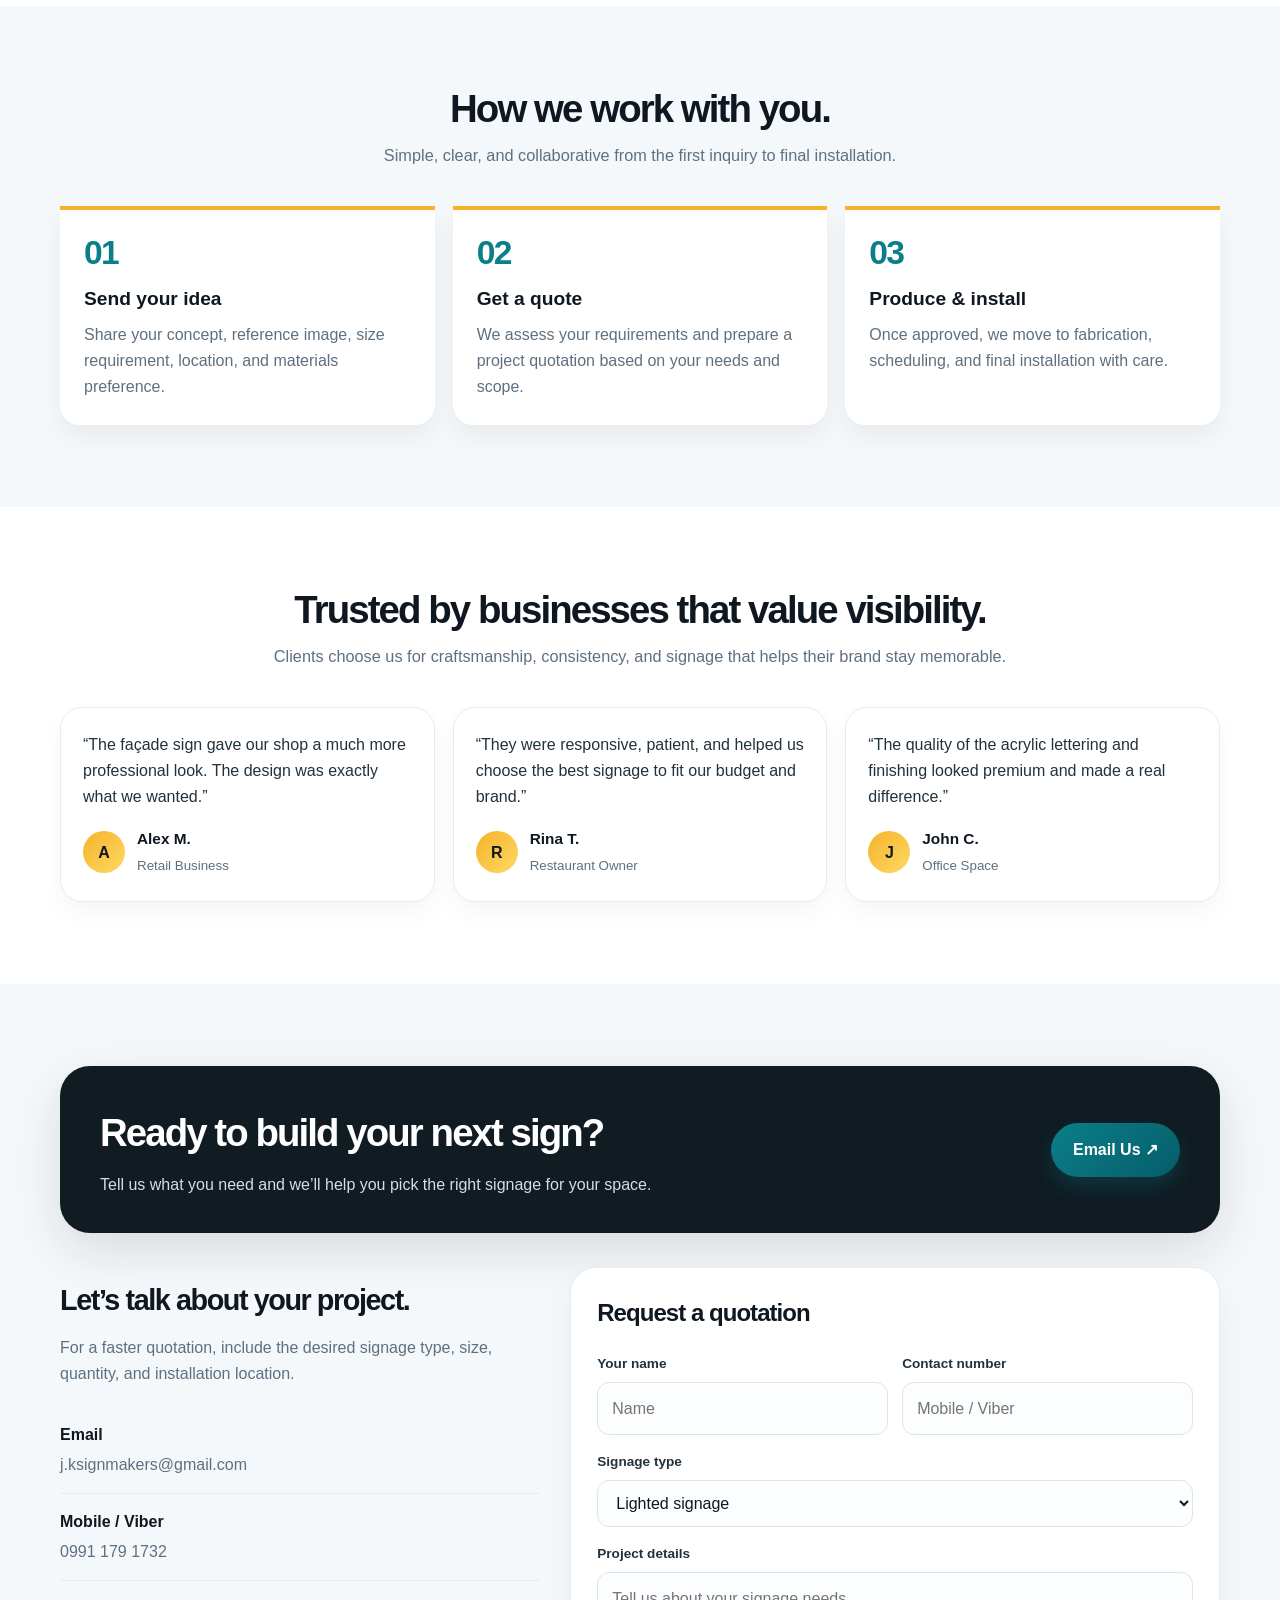
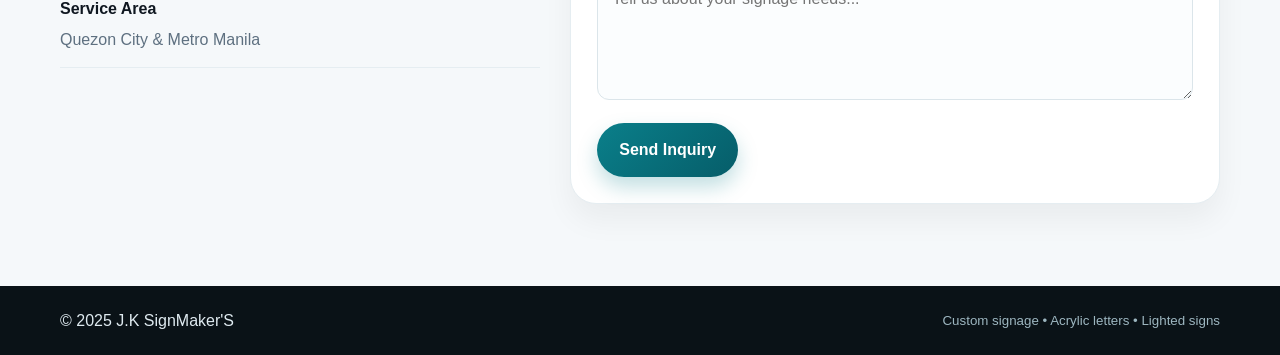
==== commit 58f0188b: "Use the signage-style portfolio image for the profile section while keeping the rest of the site int" ====
--- a/index.html
+++ b/index.html
@@ -37,29 +37,19 @@
     .container { width: min(1160px, 92%); margin: 0 auto; }
 
     header {
-      position: sticky;
-      top: 0;
-      z-index: 50;
-      background: rgba(255, 255, 255, 0.92);
-      backdrop-filter: blur(10px);
+      position: sticky; top: 0; z-index: 50;
+      background: rgba(255,255,255,0.92); backdrop-filter: blur(10px);
       border-bottom: 1px solid var(--line);
     }
 
     .nav {
-      display: flex;
-      align-items: center;
-      justify-content: space-between;
-      min-height: 78px;
-      gap: 18px;
+      display: flex; align-items: center; justify-content: space-between;
+      min-height: 78px; gap: 18px;
     }
 
     .brand {
-      display: inline-flex;
-      align-items: center;
-      gap: 12px;
-      font-weight: 900;
-      letter-spacing: -0.04em;
-      font-size: 1.06rem;
+      display: inline-flex; align-items: center; gap: 12px;
+      font-weight: 900; letter-spacing: -0.04em; font-size: 1.06rem;
     }
 
     .logo {
@@ -78,15 +68,13 @@
     nav a:hover { color: var(--teal); }
 
     .btn {
-      display: inline-flex; align-items: center; justify-content: center;
-      gap: 8px; border: none; border-radius: 999px;
-      padding: 14px 22px; font-weight: 800; cursor: pointer;
-      transition: 0.2s ease;
+      display: inline-flex; align-items: center; justify-content: center; gap: 8px;
+      border: none; border-radius: 999px; padding: 14px 22px; font-weight: 800; cursor: pointer; transition: 0.2s ease;
     }
     .btn:hover { transform: translateY(-1px); }
     .btn-primary {
-      background: linear-gradient(135deg, var(--teal), var(--teal-deep));
-      color: var(--white); box-shadow: 0 10px 20px rgba(10, 127, 138, 0.25);
+      background: linear-gradient(135deg, var(--teal), var(--teal-deep)); color: var(--white);
+      box-shadow: 0 10px 20px rgba(10, 127, 138, 0.25);
     }
     .btn-light { background: #def7fb; color: var(--teal-deep); }
 
@@ -131,84 +119,56 @@
     .section { padding: 82px 0; }
     .section-soft { background: var(--paper); }
     .section-head { max-width: 760px; margin: 0 auto 38px; text-align: center; }
-    .section-head h2 {
-      margin: 0 0 12px; font-size: clamp(2rem, 3vw, 3rem); line-height: 1.1; letter-spacing: -0.05em;
-    }
+    .section-head h2 { margin: 0 0 12px; font-size: clamp(2rem, 3vw, 3rem); line-height: 1.1; letter-spacing: -0.05em; }
     .section-head p { margin: 0; color: var(--muted); font-size: 1.02rem; }
 
-    .stats {
-      display: grid; grid-template-columns: repeat(4, minmax(0, 1fr)); gap: 18px; margin-top: 14px;
-    }
-    .stat {
-      background: var(--white); border: 1px solid var(--line); border-radius: 20px; padding: 24px 20px; text-align: center; box-shadow: 0 10px 25px rgba(17, 24, 29, 0.04);
-    }
+    .stats { display: grid; grid-template-columns: repeat(4, minmax(0, 1fr)); gap: 18px; margin-top: 14px; }
+    .stat { background: var(--white); border: 1px solid var(--line); border-radius: 20px; padding: 24px 20px; text-align: center; box-shadow: 0 10px 25px rgba(17, 24, 29, 0.04); }
     .stat strong { display: block; font-size: clamp(1.6rem, 2vw, 2.1rem); letter-spacing: -0.05em; color: var(--teal); }
     .stat span { display: block; margin-top: 6px; color: var(--muted); font-weight: 700; }
 
     .services { display: grid; grid-template-columns: repeat(3, minmax(0, 1fr)); gap: 20px; }
-    .service {
-      background: var(--white); border: 1px solid var(--line); border-radius: 22px; padding: 24px 22px; transition: 0.22s ease;
-    }
+    .service { background: var(--white); border: 1px solid var(--line); border-radius: 22px; padding: 24px 22px; transition: 0.22s ease; }
     .service:hover { transform: translateY(-4px); box-shadow: 0 18px 34px rgba(17, 24, 29, 0.08); border-color: #cfeaec; }
-    .service-icon {
-      width: 58px; height: 58px; border-radius: 18px; background: #e4f8fb; display: grid; place-items: center; font-size: 1.7rem; margin-bottom: 18px;
-    }
+    .service-icon { width: 58px; height: 58px; border-radius: 18px; background: #e4f8fb; display: grid; place-items: center; font-size: 1.7rem; margin-bottom: 18px; }
     .service h3 { margin: 0 0 8px; font-size: 1.18rem; }
     .service p { margin: 0; color: var(--muted); font-size: 0.96rem; }
 
     .about-grid { display: grid; grid-template-columns: 1.02fr 0.98fr; gap: 28px; align-items: center; }
-    .about-card {
-      background: var(--white); border: 1px solid var(--line); border-radius: 28px; overflow: hidden; box-shadow: var(--shadow);
-    }
+    .about-card { background: var(--white); border: 1px solid var(--line); border-radius: 28px; overflow: hidden; box-shadow: var(--shadow); }
     .about-card img { width: 100%; height: 100%; min-height: 420px; object-fit: cover; }
     .about-copy { padding: 8px 0; }
     .about-copy h3 { font-size: clamp(1.8rem, 3vw, 2.5rem); letter-spacing: -0.05em; margin: 0 0 14px; }
     .about-copy p { margin: 0 0 18px; color: var(--muted); font-size: 1rem; }
     .check-list { list-style: none; padding: 0; margin: 0; display: grid; gap: 14px; }
     .check-list li { display: flex; align-items: flex-start; gap: 12px; color: var(--ink-soft); font-weight: 700; }
-    .check-icon {
-      width: 24px; height: 24px; border-radius: 50%; display: grid; place-items: center; background: #dffaf0; color: #157a54; font-size: 0.82rem; flex-shrink: 0; margin-top: 2px;
-    }
+    .check-icon { width: 24px; height: 24px; border-radius: 50%; display: grid; place-items: center; background: #dffaf0; color: #157a54; font-size: 0.82rem; flex-shrink: 0; margin-top: 2px; }
 
     .portfolio-grid { display: grid; grid-template-columns: 1.05fr 0.95fr; gap: 22px; }
-    .feature-card {
-      position: relative; border-radius: 26px; overflow: hidden; background: #17272d; min-height: 430px; box-shadow: var(--shadow);
-    }
+    .feature-card { position: relative; border-radius: 26px; overflow: hidden; background: #17272d; min-height: 430px; box-shadow: var(--shadow); }
     .feature-card img { width: 100%; height: 100%; min-height: 430px; object-fit: cover; }
-    .feature-badge {
-      position: absolute; left: 18px; bottom: 18px; background: rgba(255,255,255,0.95); color: var(--ink); padding: 10px 14px; border-radius: 12px; font-weight: 800;
-    }
+    .feature-badge { position: absolute; left: 18px; bottom: 18px; background: rgba(255,255,255,0.95); color: var(--ink); padding: 10px 14px; border-radius: 12px; font-weight: 800; }
     .mini-grid { display: grid; gap: 22px; }
-    .mini-card {
-      min-height: 204px; border-radius: 26px; padding: 28px; color: var(--white); display: flex; flex-direction: column; justify-content: flex-end; background: linear-gradient(135deg, #1a2a36, #0c7582); box-shadow: var(--shadow);
-    }
+    .mini-card { min-height: 204px; border-radius: 26px; padding: 28px; color: var(--white); display: flex; flex-direction: column; justify-content: flex-end; background: linear-gradient(135deg, #1a2a36, #0c7582); box-shadow: var(--shadow); }
     .mini-card:nth-child(2) { background: linear-gradient(135deg, #2a2c33, #8a6a0e); }
     .mini-card h3 { margin: 0 0 8px; font-size: clamp(1.5rem, 2vw, 2rem); letter-spacing: -0.04em; }
     .mini-card p { margin: 0; color: rgba(255,255,255,0.8); }
 
     .steps { display: grid; grid-template-columns: repeat(3, minmax(0,1fr)); gap: 18px; }
-    .step {
-      background: var(--white); border-top: 4px solid var(--gold); border-radius: 0 0 20px 20px; padding: 26px 24px; box-shadow: 0 12px 24px rgba(15, 23, 32, 0.05);
-    }
+    .step { background: var(--white); border-top: 4px solid var(--gold); border-radius: 0 0 20px 20px; padding: 26px 24px; box-shadow: 0 12px 24px rgba(15, 23, 32, 0.05); }
     .step b { color: var(--teal); font-size: 2.1rem; line-height: 1; letter-spacing: -0.05em; }
     .step h3 { margin: 12px 0 8px; font-size: 1.2rem; }
     .step p { margin: 0; color: var(--muted); }
 
     .testimonials { display: grid; grid-template-columns: repeat(3, minmax(0,1fr)); gap: 18px; }
-    .quote {
-      background: var(--white); border: 1px solid var(--line); border-radius: 22px; padding: 24px 22px; box-shadow: 0 10px 22px rgba(17, 24, 29, 0.04);
-    }
+    .quote { background: var(--white); border: 1px solid var(--line); border-radius: 22px; padding: 24px 22px; box-shadow: 0 10px 22px rgba(17, 24, 29, 0.04); }
     .quote p { margin: 0 0 18px; color: var(--ink-soft); font-size: 1rem; }
     .author { display: flex; align-items: center; gap: 12px; }
-    .avatar {
-      width: 42px; height: 42px; border-radius: 50%; background: linear-gradient(135deg, var(--gold), #ffd863); display: grid; place-items: center; font-weight: 900; color: var(--ink);
-    }
+    .avatar { width: 42px; height: 42px; border-radius: 50%; background: linear-gradient(135deg, var(--gold), #ffd863); display: grid; place-items: center; font-weight: 900; color: var(--ink); }
     .author strong { display: block; font-size: 0.96rem; }
     .author small { color: var(--muted); }
 
-    .cta-wrap {
-      display: flex; justify-content: space-between; align-items: center; gap: 24px; background: #101b22; border-radius: 30px; padding: 36px 40px; color: var(--white); box-shadow: var(--shadow);
-    }
+    .cta-wrap { display: flex; justify-content: space-between; align-items: center; gap: 24px; background: #101b22; border-radius: 30px; padding: 36px 40px; color: var(--white); box-shadow: var(--shadow); }
     .cta-wrap h2 { margin: 0 0 8px; letter-spacing: -0.05em; font-size: clamp(1.8rem, 3vw, 2.8rem); }
     .cta-wrap p { margin: 0; color: #cfe0e6; }
 
@@ -219,15 +179,11 @@
     .contact-line { padding: 15px 0; border-bottom: 1px solid var(--line); color: var(--muted); }
     .contact-line strong { display: block; color: var(--ink); margin-bottom: 5px; }
 
-    form {
-      background: var(--white); border: 1px solid var(--line); border-radius: 26px; padding: 26px; box-shadow: 0 16px 30px rgba(17, 24, 29, 0.05);
-    }
+    form { background: var(--white); border: 1px solid var(--line); border-radius: 26px; padding: 26px; box-shadow: 0 16px 30px rgba(17, 24, 29, 0.05); }
     form h3 { margin: 0 0 20px; font-size: 1.5rem; letter-spacing: -0.04em; }
     .field-row { display: grid; grid-template-columns: 1fr 1fr; gap: 14px; }
     label { display: block; font-size: 0.85rem; font-weight: 800; margin-bottom: 7px; color: var(--ink-soft); }
-    input, select, textarea {
-      width: 100%; margin-bottom: 16px; padding: 13px 14px; border: 1px solid #dbe5ea; border-radius: 12px; background: #fbfdfe; color: var(--ink);
-    }
+    input, select, textarea { width: 100%; margin-bottom: 16px; padding: 13px 14px; border: 1px solid #dbe5ea; border-radius: 12px; background: #fbfdfe; color: var(--ink); }
     textarea { min-height: 128px; resize: vertical; }
 
     footer { background: #0a1217; color: #dfeaf0; padding: 22px 0; }
@@ -296,7 +252,7 @@
         </div>
 
         <div class="hero-visual">
-          <img src="assets/portfolio-sign.svg" alt="J.K SignMaker'S signage portfolio showcase" onerror="this.style.display='none'" />
+          <img src="assets/portfolio-profile.svg" alt="J.K SignMaker'S signage portfolio showcase" onerror="this.style.display='none'" />
           <div class="floating-card">
             <div>
               <strong>Brand visibility that sells.</strong>
@@ -340,7 +296,7 @@
     <section class="section section-soft" id="about">
       <div class="container about-grid">
         <div class="about-card">
-          <img src="assets/portfolio-sign.svg" alt="Custom signage fabrication by J.K SignMaker'S" />
+          <img src="assets/portfolio-profile.svg" alt="Custom signage fabrication by J.K SignMaker'S" />
         </div>
 
         <div class="about-copy">
@@ -364,7 +320,7 @@
 
         <div class="portfolio-grid">
           <div class="feature-card">
-            <img src="assets/portfolio-sign.svg" alt="Storefront branding and custom sign project" />
+            <img src="assets/portfolio-profile.svg" alt="Storefront branding and custom sign project" />
             <div class="feature-badge">Storefront & Brand Signage</div>
           </div>
 
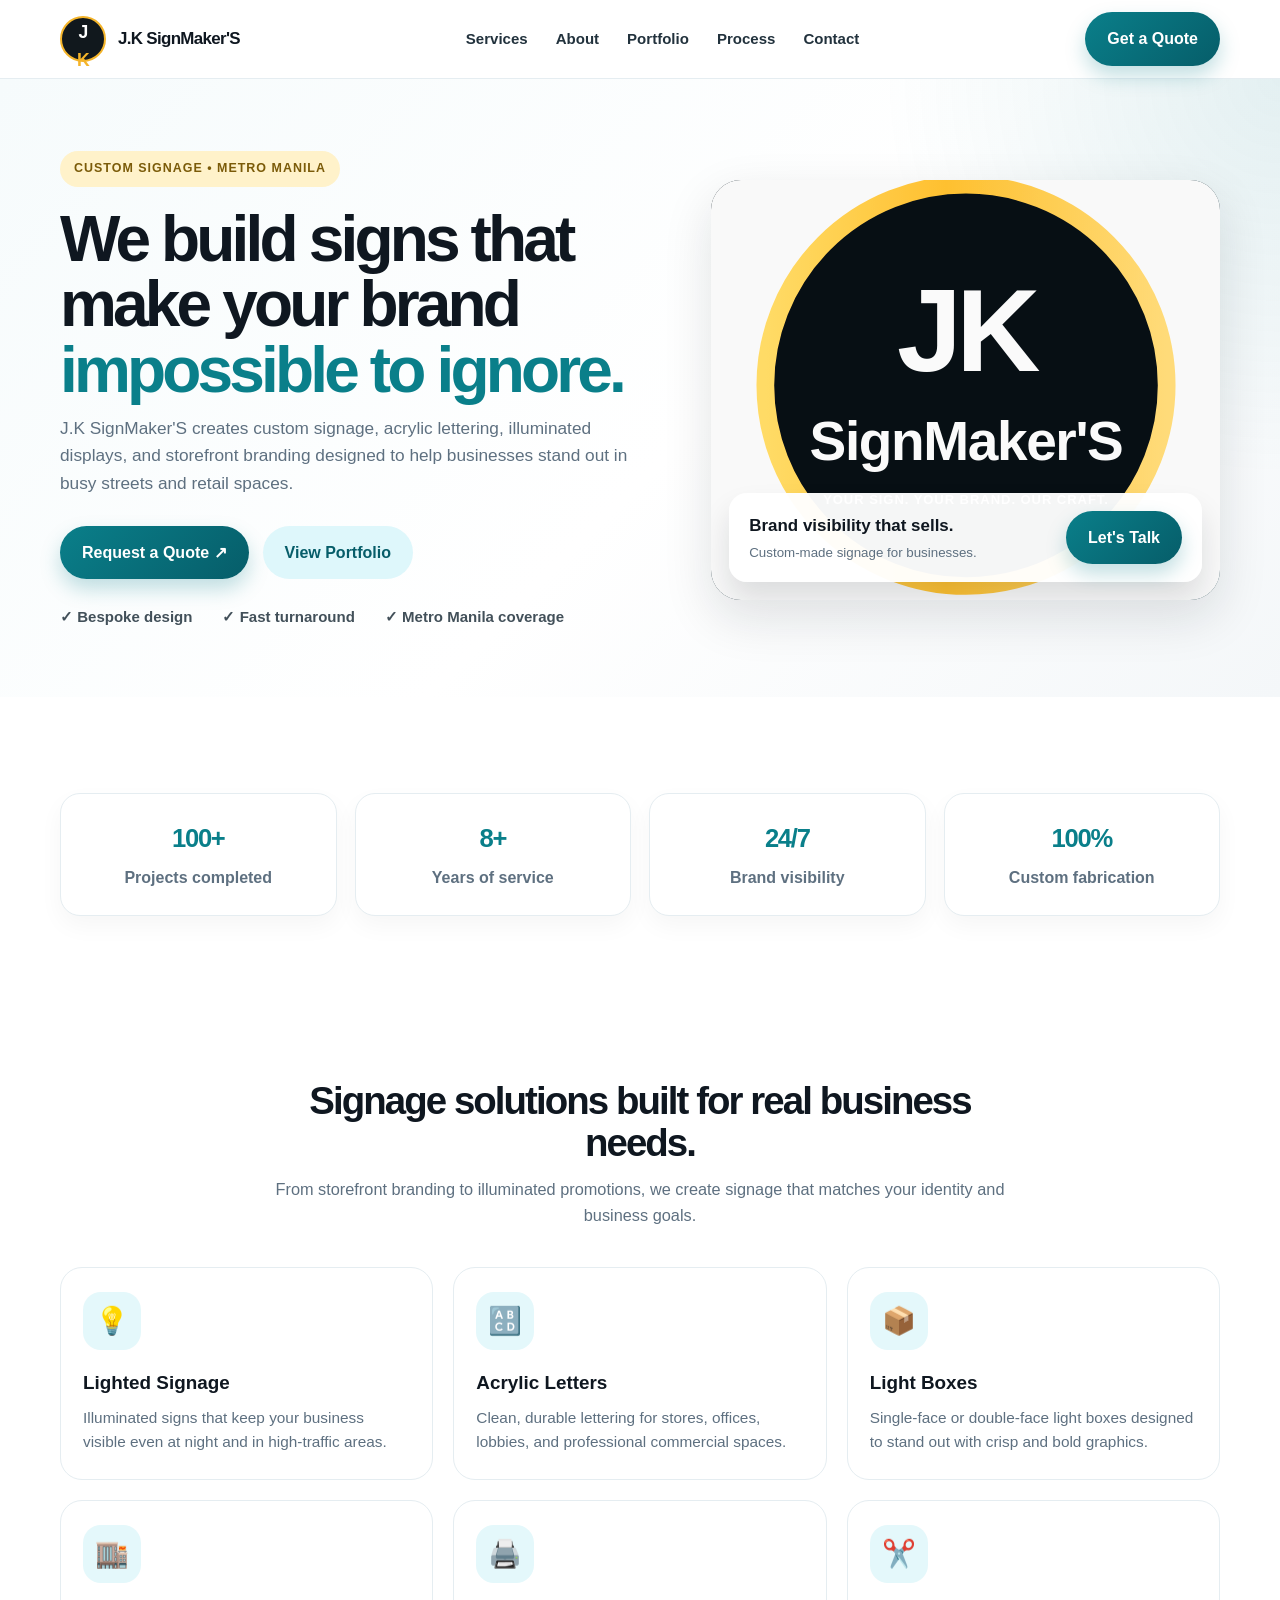
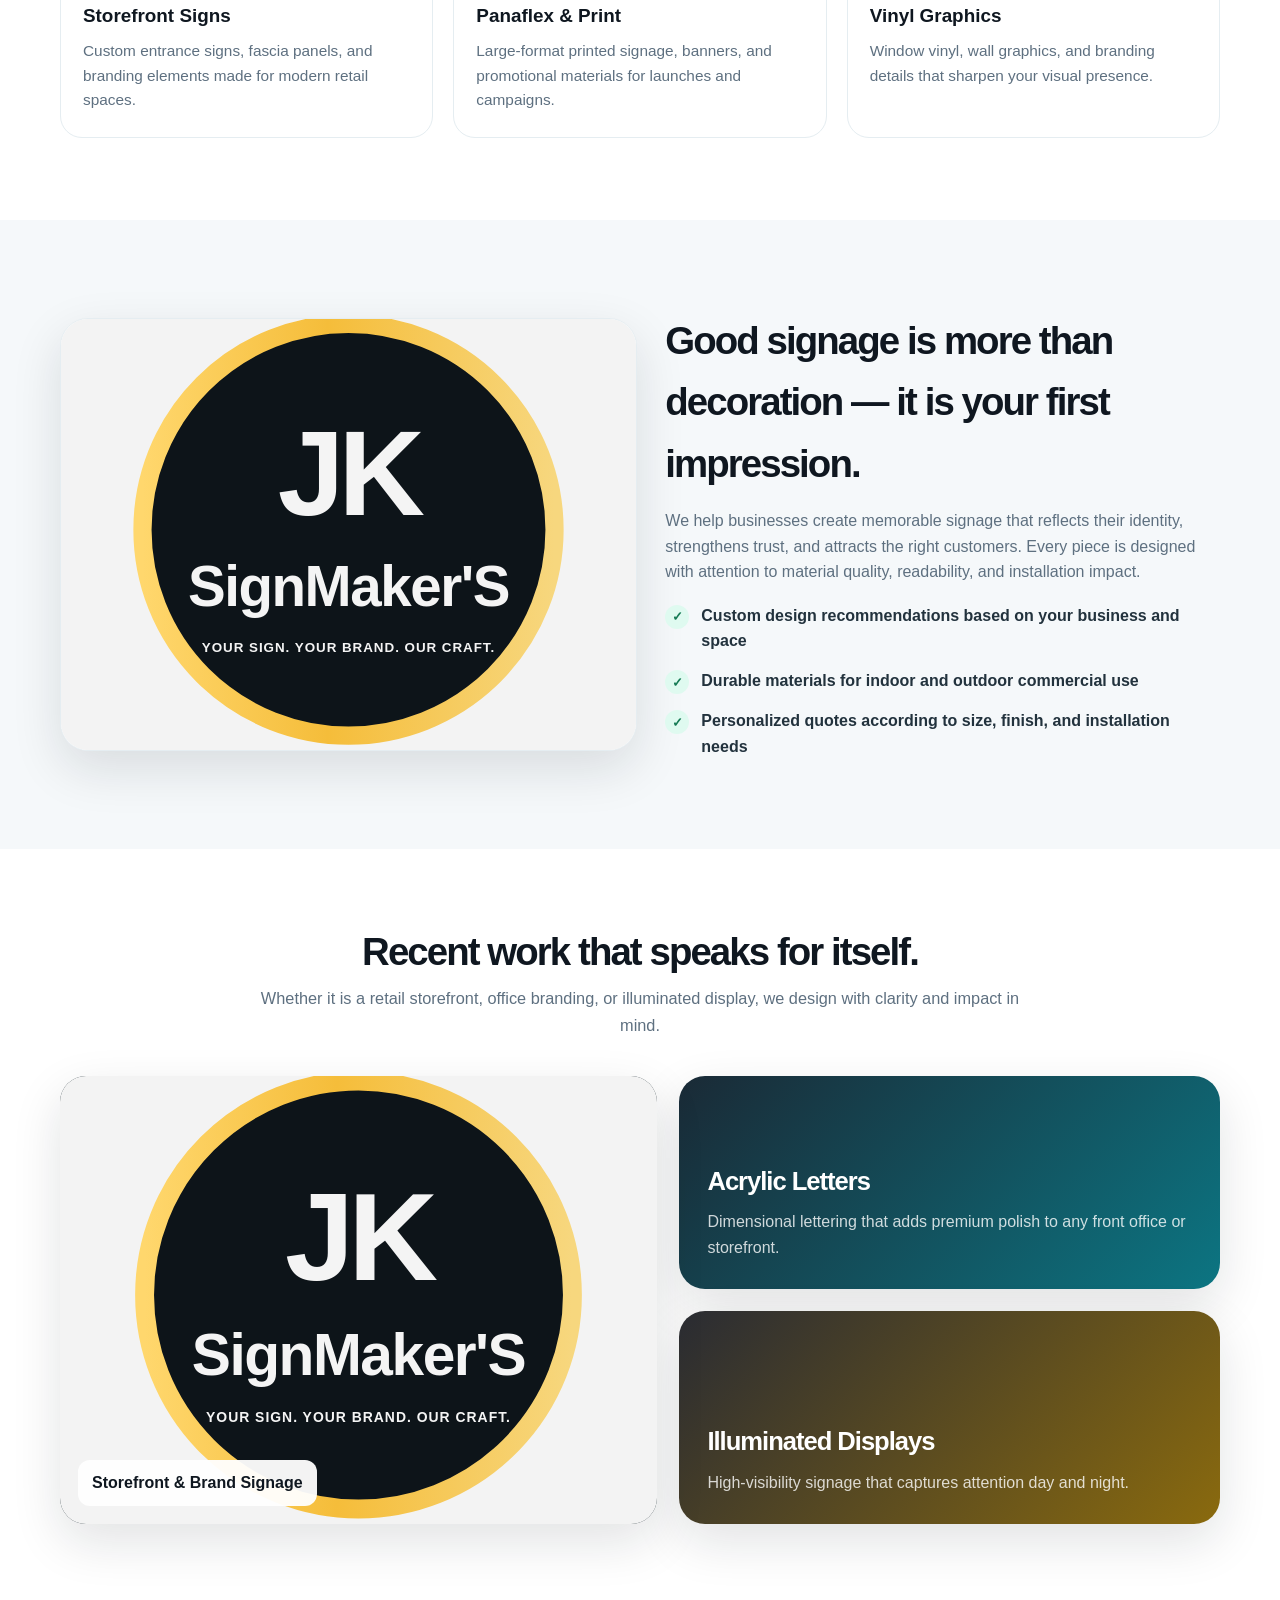
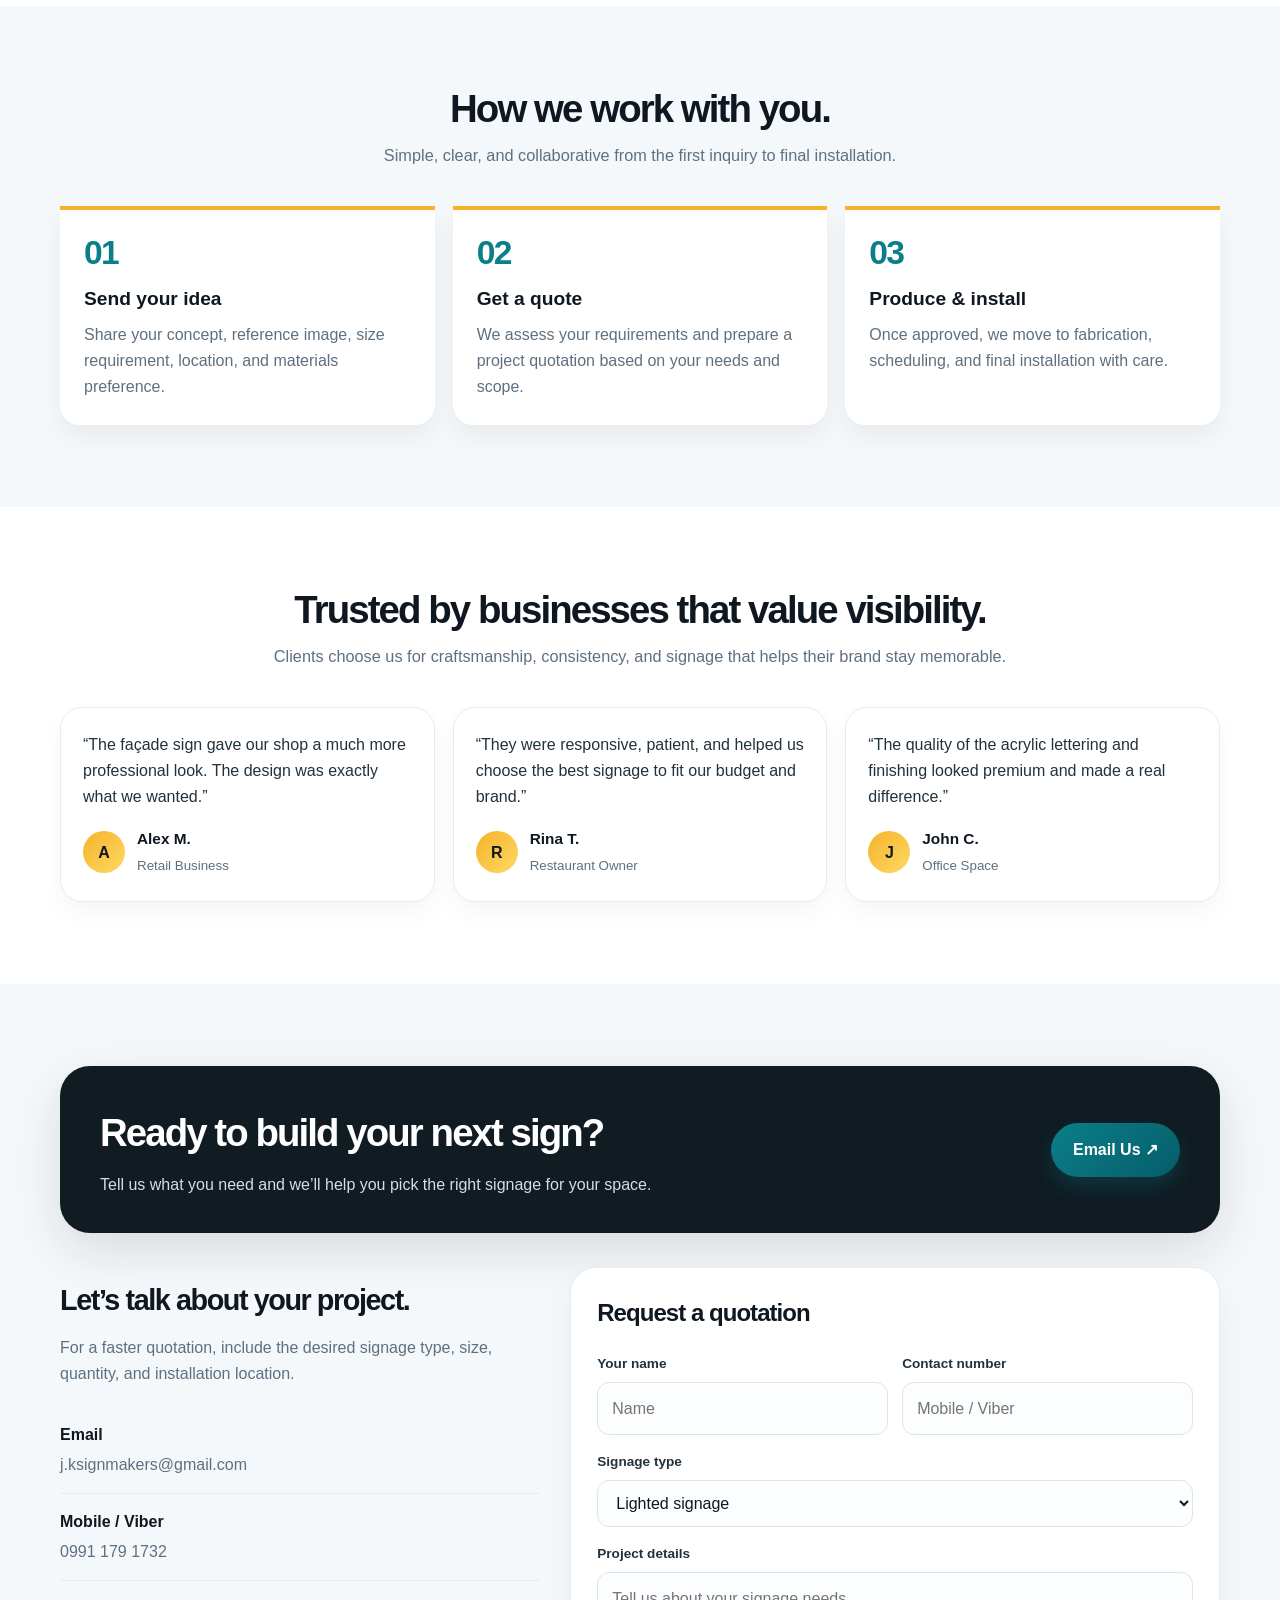
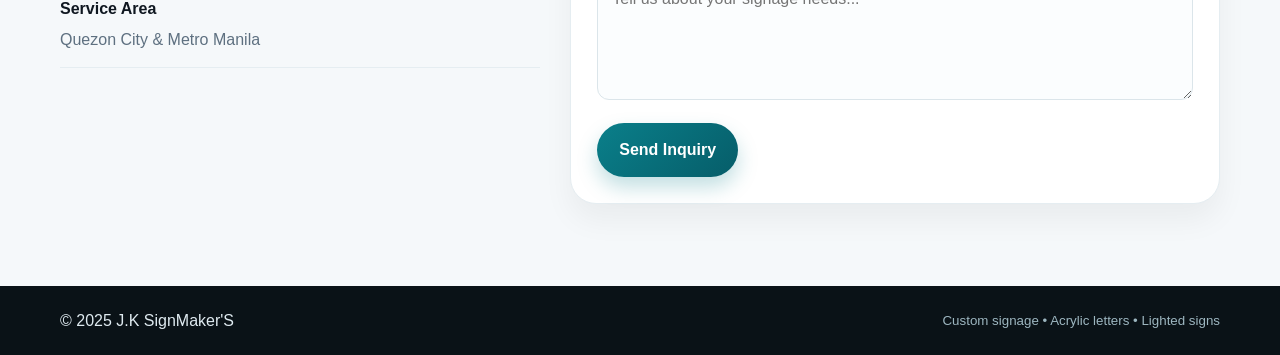
==== commit 1e428e09: "Fix the Send Inquiry form so it opens the user's email client and sends the inquiry directly to j.ks" ====
--- a/index.html
+++ b/index.html
@@ -413,5 +413,26 @@
       <small>Custom signage • Acrylic letters • Lighted signs</small>
     </div>
   </footer>
+
+  <script>
+    document.getElementById('quoteForm').addEventListener('submit', function (event) {
+      event.preventDefault();
+
+      const name = document.getElementById('name').value.trim() || 'Customer';
+      const phone = document.getElementById('phone').value.trim();
+      const type = document.getElementById('type').value;
+      const details = document.getElementById('details').value.trim();
+
+      const subject = encodeURIComponent('Signage Quotation Inquiry - ' + name);
+      const body = encodeURIComponent(
+        'Name: ' + name + '\n' +
+        'Contact Number: ' + (phone || 'Not provided') + '\n' +
+        'Signage Type: ' + type + '\n\n' +
+        'Project Details:\n' + (details || 'No additional details provided.')
+      );
+
+      window.location.href = 'mailto:j.ksignmakers@gmail.com?subject=' + subject + '&body=' + body;
+    });
+  </script>
 </body>
 </html>
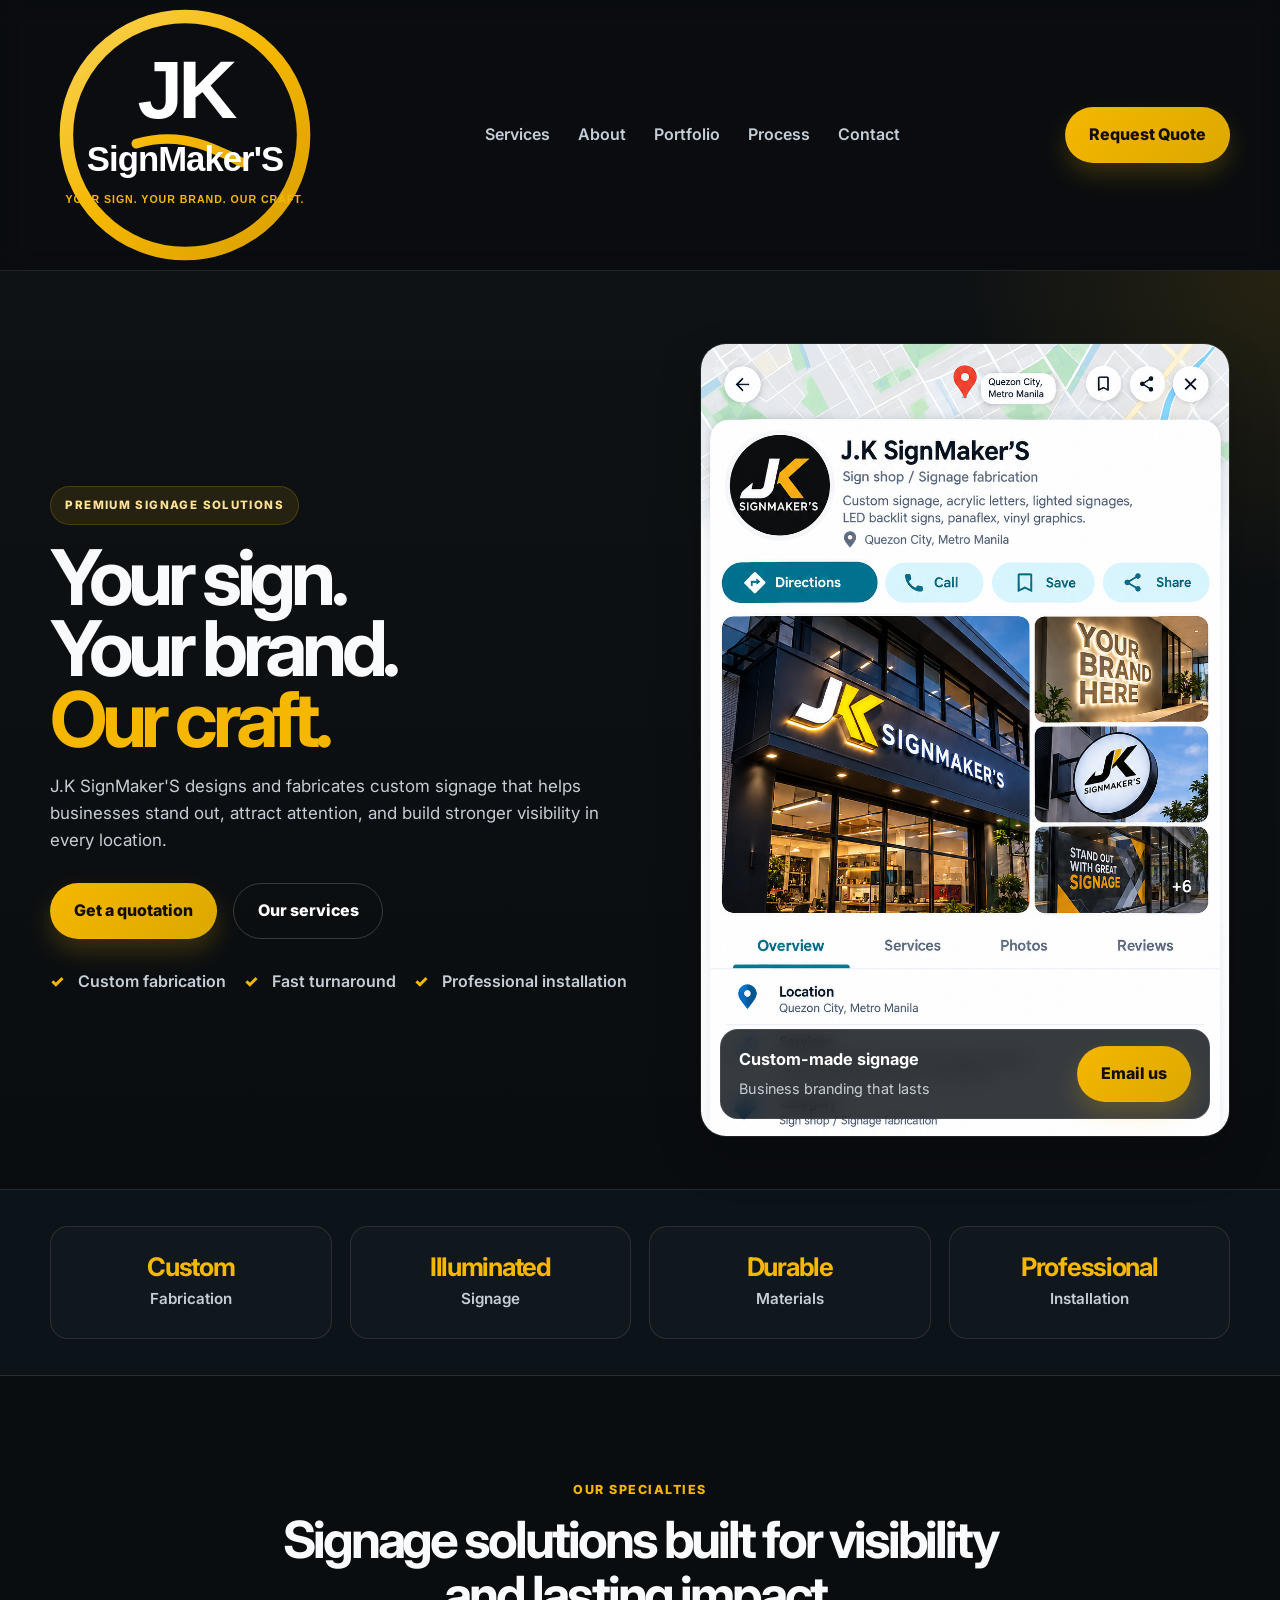
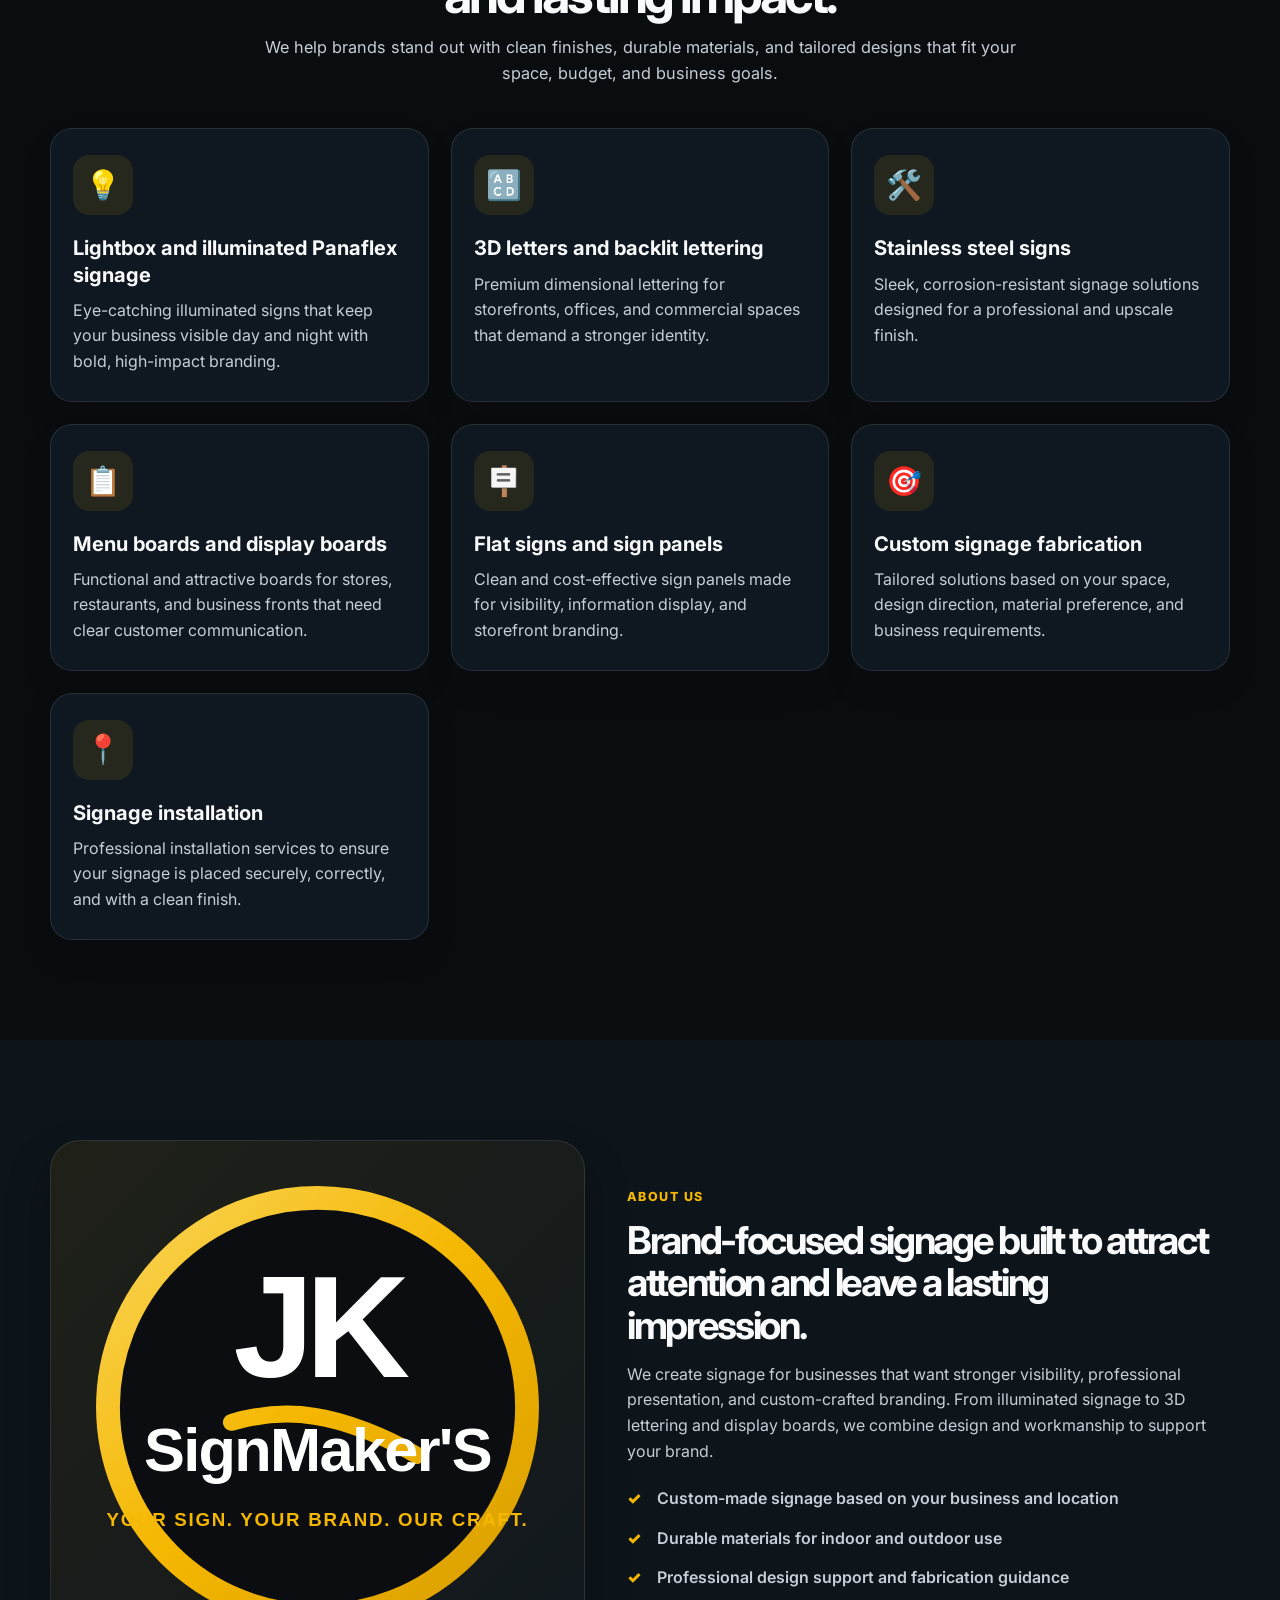
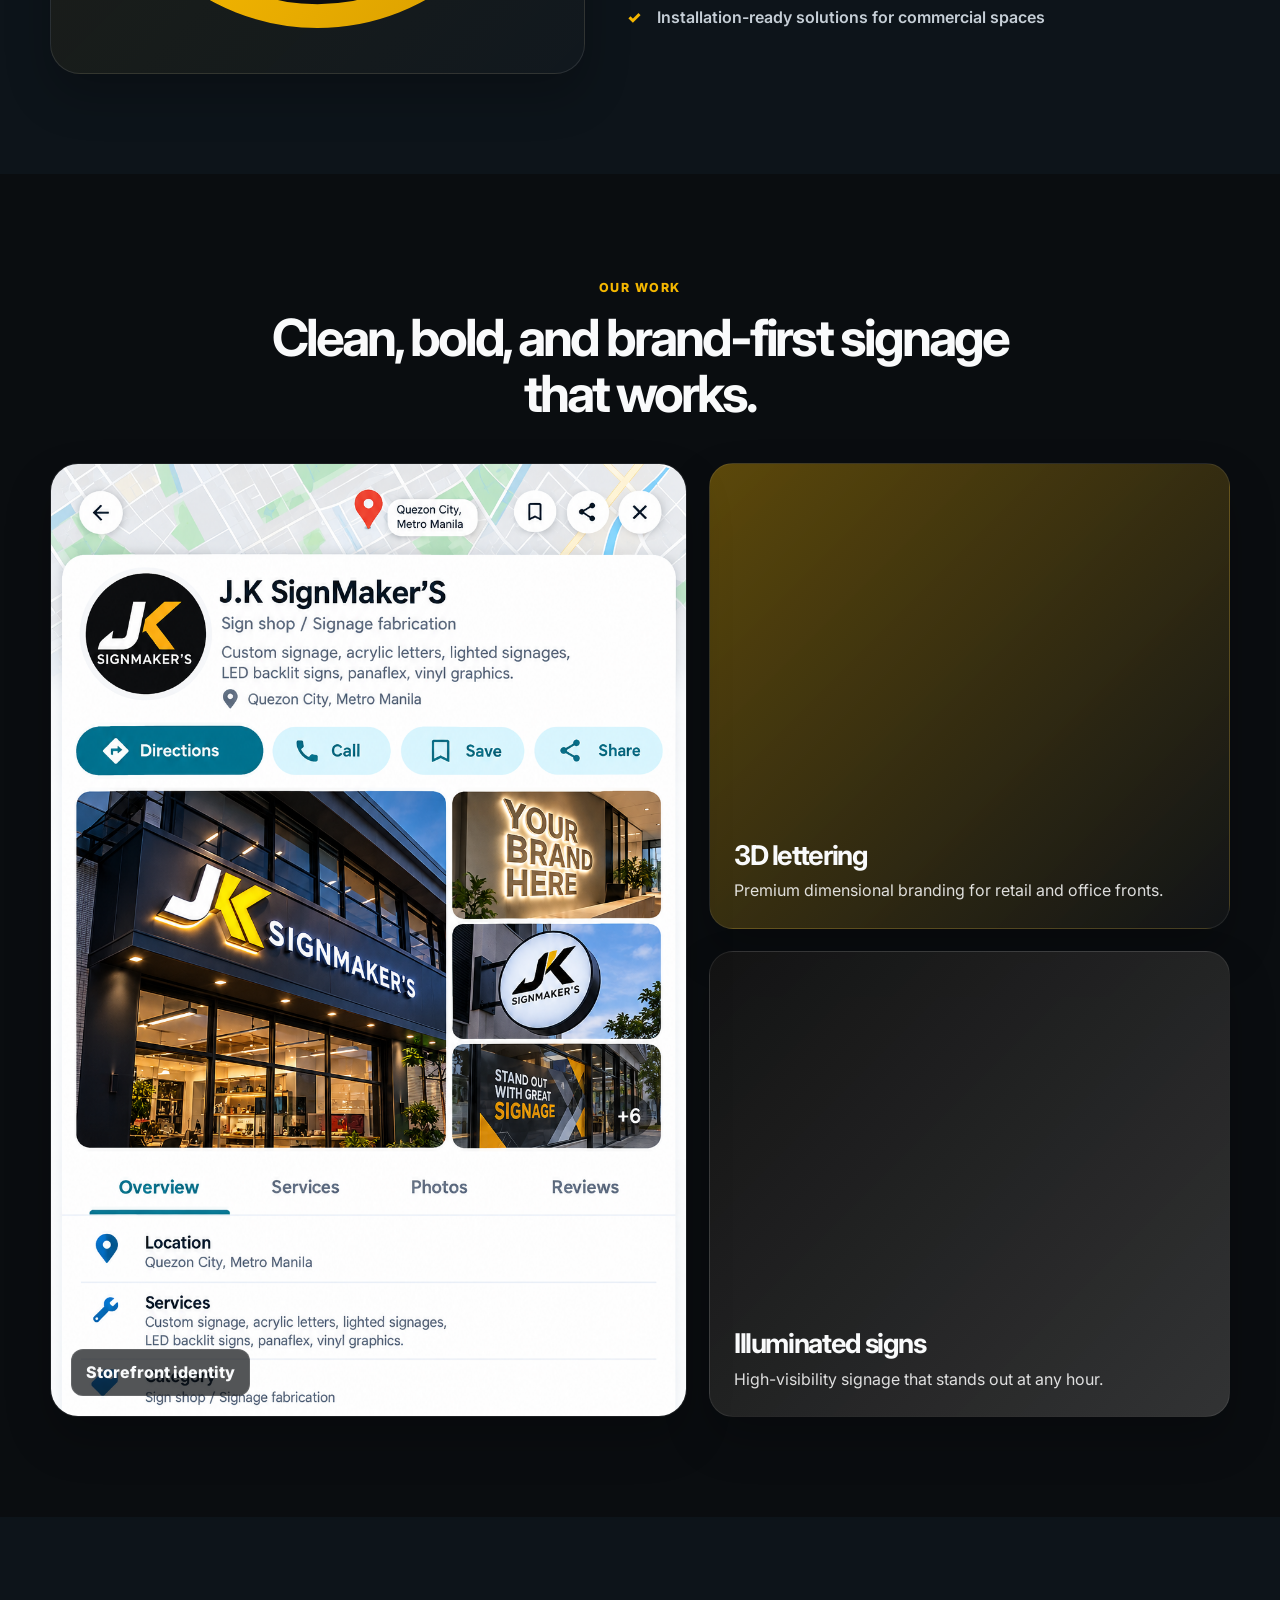
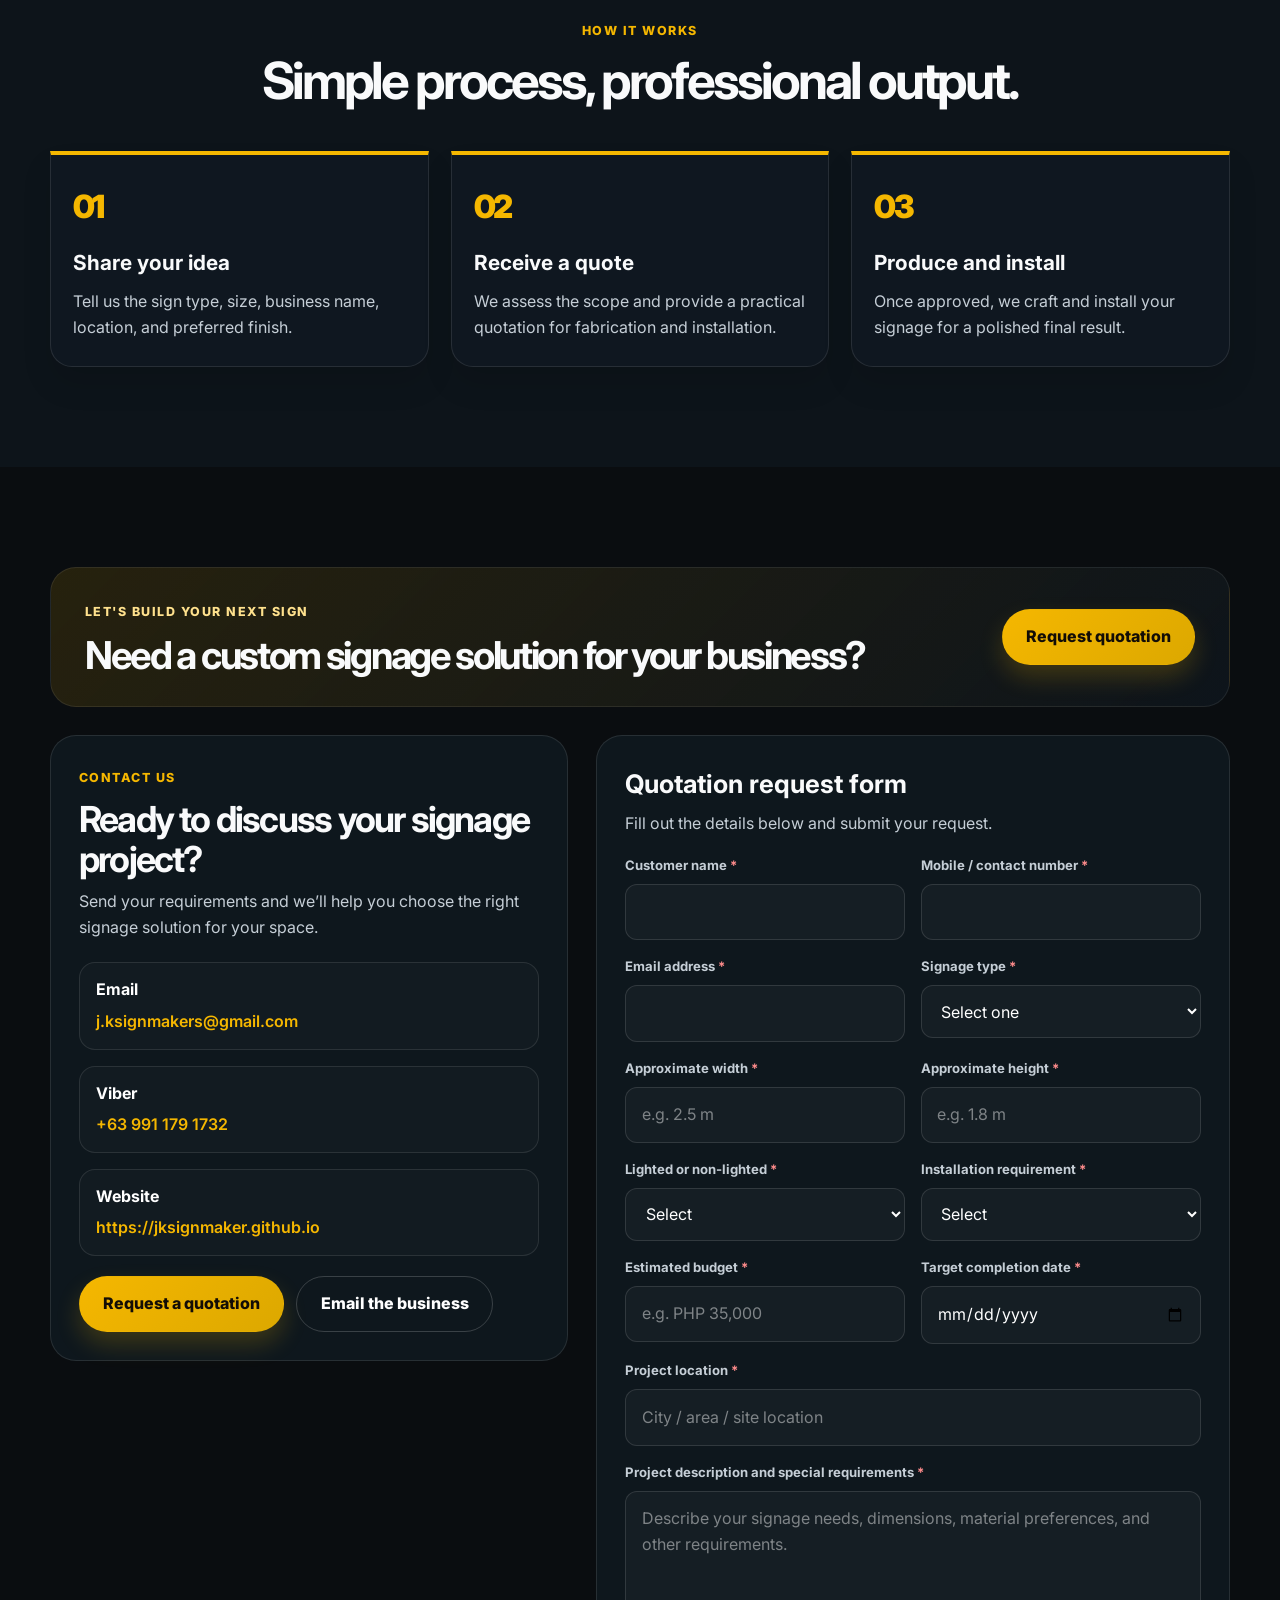
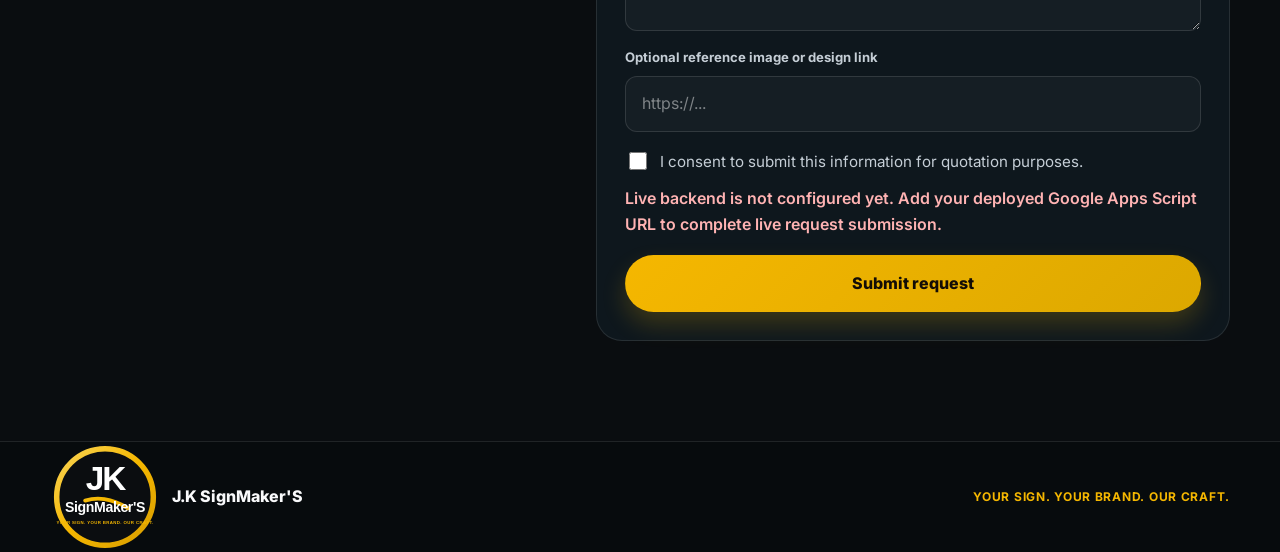
==== commit 6c2c6a06: "Redesign the J.K SignMaker'S website with a premium, mobile-responsive marketing site and quote form" ====
--- a/index.html
+++ b/index.html
@@ -1,438 +1,415 @@
 <!DOCTYPE html>
 <html lang="en">
-<head>
-  <meta charset="UTF-8" />
-  <meta name="viewport" content="width=device-width, initial-scale=1.0" />
-  <meta name="description" content="J.K SignMaker'S — custom signage portfolio, signage fabrication, acrylic letters, lighted signs, storefront branding, and custom displays for businesses in Metro Manila." />
-  <title>J.K SignMaker'S | Portfolio & Signage Studio</title>
-  <style>
-    :root {
-      --ink: #0f1720;
-      --ink-soft: #22323d;
-      --muted: #5e7080;
-      --line: #e5edf1;
-      --paper: #f5f8fa;
-      --white: #ffffff;
-      --teal: #0a7f8a;
-      --teal-deep: #065d69;
-      --gold: #f4b42a;
-      --gold-soft: #fff2ca;
-      --shadow: 0 18px 50px rgba(15, 23, 32, 0.12);
-      --radius: 24px;
-    }
-
-    * { box-sizing: border-box; }
-    html { scroll-behavior: smooth; }
-    body {
-      margin: 0;
-      font-family: Inter, Arial, Helvetica, sans-serif;
-      color: var(--ink);
-      background: var(--white);
-      line-height: 1.6;
-    }
-    img { max-width: 100%; display: block; }
-    a { color: inherit; text-decoration: none; }
-    button, input, select, textarea { font: inherit; }
-
-    .container { width: min(1160px, 92%); margin: 0 auto; }
-
-    header {
-      position: sticky; top: 0; z-index: 50;
-      background: rgba(255,255,255,0.92); backdrop-filter: blur(10px);
-      border-bottom: 1px solid var(--line);
-    }
-
-    .nav {
-      display: flex; align-items: center; justify-content: space-between;
-      min-height: 78px; gap: 18px;
-    }
-
-    .brand {
-      display: inline-flex; align-items: center; gap: 12px;
-      font-weight: 900; letter-spacing: -0.04em; font-size: 1.06rem;
-    }
-
-    .logo {
-      width: 46px; height: 46px; border-radius: 50%;
-      background: #11181d; color: var(--white);
-      display: grid; place-items: center;
-      font-size: 1.1rem; border: 2px solid var(--gold);
-      box-shadow: 0 0 0 4px #fff;
-    }
-    .logo span { color: var(--gold); }
-
-    nav {
-      display: flex; align-items: center; gap: 28px;
-      font-size: 0.94rem; font-weight: 700; color: var(--ink-soft);
-    }
-    nav a:hover { color: var(--teal); }
-
-    .btn {
-      display: inline-flex; align-items: center; justify-content: center; gap: 8px;
-      border: none; border-radius: 999px; padding: 14px 22px; font-weight: 800; cursor: pointer; transition: 0.2s ease;
-    }
-    .btn:hover { transform: translateY(-1px); }
-    .btn-primary {
-      background: linear-gradient(135deg, var(--teal), var(--teal-deep)); color: var(--white);
-      box-shadow: 0 10px 20px rgba(10, 127, 138, 0.25);
-    }
-    .btn-light { background: #def7fb; color: var(--teal-deep); }
-
-    .menu-toggle { display: none; border: 0; background: transparent; font-size: 1.9rem; cursor: pointer; }
-
-    .hero {
-      background: radial-gradient(circle at top right, rgba(13,127,138,0.10), transparent 28%), linear-gradient(135deg, #f6fbfc 0%, #ffffff 55%, #f4f7f9 100%);
-      padding: 72px 0 68px;
-    }
-    .hero-grid {
-      display: grid; grid-template-columns: 1.08fr 0.92fr; align-items: center; gap: 54px;
-    }
-    .eyebrow {
-      display: inline-flex; align-items: center; gap: 8px; padding: 8px 14px; border-radius: 999px;
-      background: var(--gold-soft); color: #7b5b09; font-size: 0.78rem; font-weight: 900; letter-spacing: 0.08em; text-transform: uppercase;
-    }
-    h1 {
-      margin: 20px 0 12px; font-size: clamp(2.7rem, 5vw, 4.8rem); line-height: 1.02; letter-spacing: -0.06em;
-    }
-    h1 span { color: var(--teal); }
-    .hero-copy p { max-width: 580px; font-size: 1.08rem; color: var(--muted); margin: 0; }
-    .hero-actions { display: flex; flex-wrap: wrap; gap: 14px; margin-top: 28px; }
-    .trust-row {
-      display: flex; flex-wrap: wrap; gap: 18px 30px; margin-top: 26px; color: var(--ink-soft); font-weight: 700; font-size: 0.94rem;
-    }
-    .trust-row span { opacity: 0.85; }
-
-    .hero-visual {
-      position: relative; min-height: 420px; border-radius: 30px; overflow: hidden; background: linear-gradient(135deg, #0f1c24, #143b47);
-      box-shadow: var(--shadow);
-    }
-    .hero-visual img {
-      width: 100%; height: 100%; min-height: 420px; object-fit: cover; filter: saturate(1.05) contrast(1.05);
-    }
-    .floating-card {
-      position: absolute; left: 18px; right: 18px; bottom: 18px; display: flex; align-items: center; justify-content: space-between; gap: 12px;
-      padding: 18px 20px; border-radius: 18px; background: rgba(255,255,255,0.96); box-shadow: 0 18px 30px rgba(17, 24, 29, 0.12);
-    }
-    .floating-card strong { display: block; font-size: 1.06rem; }
-    .floating-card small { color: var(--muted); display: block; margin-top: 3px; }
-
-    .section { padding: 82px 0; }
-    .section-soft { background: var(--paper); }
-    .section-head { max-width: 760px; margin: 0 auto 38px; text-align: center; }
-    .section-head h2 { margin: 0 0 12px; font-size: clamp(2rem, 3vw, 3rem); line-height: 1.1; letter-spacing: -0.05em; }
-    .section-head p { margin: 0; color: var(--muted); font-size: 1.02rem; }
-
-    .stats { display: grid; grid-template-columns: repeat(4, minmax(0, 1fr)); gap: 18px; margin-top: 14px; }
-    .stat { background: var(--white); border: 1px solid var(--line); border-radius: 20px; padding: 24px 20px; text-align: center; box-shadow: 0 10px 25px rgba(17, 24, 29, 0.04); }
-    .stat strong { display: block; font-size: clamp(1.6rem, 2vw, 2.1rem); letter-spacing: -0.05em; color: var(--teal); }
-    .stat span { display: block; margin-top: 6px; color: var(--muted); font-weight: 700; }
-
-    .services { display: grid; grid-template-columns: repeat(3, minmax(0, 1fr)); gap: 20px; }
-    .service { background: var(--white); border: 1px solid var(--line); border-radius: 22px; padding: 24px 22px; transition: 0.22s ease; }
-    .service:hover { transform: translateY(-4px); box-shadow: 0 18px 34px rgba(17, 24, 29, 0.08); border-color: #cfeaec; }
-    .service-icon { width: 58px; height: 58px; border-radius: 18px; background: #e4f8fb; display: grid; place-items: center; font-size: 1.7rem; margin-bottom: 18px; }
-    .service h3 { margin: 0 0 8px; font-size: 1.18rem; }
-    .service p { margin: 0; color: var(--muted); font-size: 0.96rem; }
-
-    .about-grid { display: grid; grid-template-columns: 1.02fr 0.98fr; gap: 28px; align-items: center; }
-    .about-card { background: var(--white); border: 1px solid var(--line); border-radius: 28px; overflow: hidden; box-shadow: var(--shadow); }
-    .about-card img { width: 100%; height: 100%; min-height: 420px; object-fit: cover; }
-    .about-copy { padding: 8px 0; }
-    .about-copy h3 { font-size: clamp(1.8rem, 3vw, 2.5rem); letter-spacing: -0.05em; margin: 0 0 14px; }
-    .about-copy p { margin: 0 0 18px; color: var(--muted); font-size: 1rem; }
-    .check-list { list-style: none; padding: 0; margin: 0; display: grid; gap: 14px; }
-    .check-list li { display: flex; align-items: flex-start; gap: 12px; color: var(--ink-soft); font-weight: 700; }
-    .check-icon { width: 24px; height: 24px; border-radius: 50%; display: grid; place-items: center; background: #dffaf0; color: #157a54; font-size: 0.82rem; flex-shrink: 0; margin-top: 2px; }
-
-    .portfolio-grid { display: grid; grid-template-columns: 1.05fr 0.95fr; gap: 22px; }
-    .feature-card { position: relative; border-radius: 26px; overflow: hidden; background: #17272d; min-height: 430px; box-shadow: var(--shadow); }
-    .feature-card img { width: 100%; height: 100%; min-height: 430px; object-fit: cover; }
-    .feature-badge { position: absolute; left: 18px; bottom: 18px; background: rgba(255,255,255,0.95); color: var(--ink); padding: 10px 14px; border-radius: 12px; font-weight: 800; }
-    .mini-grid { display: grid; gap: 22px; }
-    .mini-card { min-height: 204px; border-radius: 26px; padding: 28px; color: var(--white); display: flex; flex-direction: column; justify-content: flex-end; background: linear-gradient(135deg, #1a2a36, #0c7582); box-shadow: var(--shadow); }
-    .mini-card:nth-child(2) { background: linear-gradient(135deg, #2a2c33, #8a6a0e); }
-    .mini-card h3 { margin: 0 0 8px; font-size: clamp(1.5rem, 2vw, 2rem); letter-spacing: -0.04em; }
-    .mini-card p { margin: 0; color: rgba(255,255,255,0.8); }
-
-    .steps { display: grid; grid-template-columns: repeat(3, minmax(0,1fr)); gap: 18px; }
-    .step { background: var(--white); border-top: 4px solid var(--gold); border-radius: 0 0 20px 20px; padding: 26px 24px; box-shadow: 0 12px 24px rgba(15, 23, 32, 0.05); }
-    .step b { color: var(--teal); font-size: 2.1rem; line-height: 1; letter-spacing: -0.05em; }
-    .step h3 { margin: 12px 0 8px; font-size: 1.2rem; }
-    .step p { margin: 0; color: var(--muted); }
-
-    .testimonials { display: grid; grid-template-columns: repeat(3, minmax(0,1fr)); gap: 18px; }
-    .quote { background: var(--white); border: 1px solid var(--line); border-radius: 22px; padding: 24px 22px; box-shadow: 0 10px 22px rgba(17, 24, 29, 0.04); }
-    .quote p { margin: 0 0 18px; color: var(--ink-soft); font-size: 1rem; }
-    .author { display: flex; align-items: center; gap: 12px; }
-    .avatar { width: 42px; height: 42px; border-radius: 50%; background: linear-gradient(135deg, var(--gold), #ffd863); display: grid; place-items: center; font-weight: 900; color: var(--ink); }
-    .author strong { display: block; font-size: 0.96rem; }
-    .author small { color: var(--muted); }
-
-    .cta-wrap { display: flex; justify-content: space-between; align-items: center; gap: 24px; background: #101b22; border-radius: 30px; padding: 36px 40px; color: var(--white); box-shadow: var(--shadow); }
-    .cta-wrap h2 { margin: 0 0 8px; letter-spacing: -0.05em; font-size: clamp(1.8rem, 3vw, 2.8rem); }
-    .cta-wrap p { margin: 0; color: #cfe0e6; }
-
-    .contact-grid { display: grid; grid-template-columns: 0.85fr 1.15fr; gap: 30px; margin-top: 34px; }
-    .contact-info { padding: 10px 0; }
-    .contact-info h3 { margin: 0 0 12px; font-size: clamp(1.8rem, 2vw, 2.5rem); letter-spacing: -0.05em; }
-    .contact-info p { color: var(--muted); margin: 0 0 20px; }
-    .contact-line { padding: 15px 0; border-bottom: 1px solid var(--line); color: var(--muted); }
-    .contact-line strong { display: block; color: var(--ink); margin-bottom: 5px; }
-
-    form { background: var(--white); border: 1px solid var(--line); border-radius: 26px; padding: 26px; box-shadow: 0 16px 30px rgba(17, 24, 29, 0.05); }
-    form h3 { margin: 0 0 20px; font-size: 1.5rem; letter-spacing: -0.04em; }
-    .field-row { display: grid; grid-template-columns: 1fr 1fr; gap: 14px; }
-    label { display: block; font-size: 0.85rem; font-weight: 800; margin-bottom: 7px; color: var(--ink-soft); }
-    input, select, textarea { width: 100%; margin-bottom: 16px; padding: 13px 14px; border: 1px solid #dbe5ea; border-radius: 12px; background: #fbfdfe; color: var(--ink); }
-    textarea { min-height: 128px; resize: vertical; }
-
-    footer { background: #0a1217; color: #dfeaf0; padding: 22px 0; }
-    .footer-row { display: flex; justify-content: space-between; align-items: center; gap: 20px; flex-wrap: wrap; }
-    .footer-row small { color: #9db6c0; }
-
-    @media (max-width: 900px) {
-      nav { display: none; position: absolute; top: 78px; left: 0; right: 0; padding: 18px 5%; background: rgba(255,255,255,0.98); border-bottom: 1px solid var(--line); flex-direction: column; align-items: flex-start; gap: 16px; }
-      nav.open { display: flex; }
-      .menu-toggle { display: block; }
-      .nav .btn { display: none; }
-      .hero-grid, .about-grid, .portfolio-grid, .contact-grid { grid-template-columns: 1fr; }
-      .services, .steps, .testimonials { grid-template-columns: repeat(2, minmax(0,1fr)); }
-      .stats { grid-template-columns: repeat(2, minmax(0,1fr)); }
-      .cta-wrap { flex-direction: column; align-items: flex-start; }
-    }
-    @media (max-width: 560px) {
-      .services, .stats, .steps, .testimonials, .field-row { grid-template-columns: 1fr; }
-      .hero { padding-top: 54px; }
-      .section { padding: 62px 0; }
-      .cta-wrap { padding: 28px 22px; }
-      .brand { font-size: 0.98rem; }
-      .floating-card { flex-direction: column; align-items: flex-start; }
-    }
-  </style>
-</head>
-<body>
-  <header>
-    <div class="container nav">
-      <a href="#home" class="brand" aria-label="J.K SignMaker'S home">
-        <div class="logo">J<span>K</span></div>
-        <span>J.K SignMaker'S</span>
-      </a>
-
-      <nav id="nav">
-        <a href="#services">Services</a>
-        <a href="#about">About</a>
-        <a href="#portfolio">Portfolio</a>
-        <a href="#process">Process</a>
-        <a href="#contact">Contact</a>
-      </nav>
-
-      <a href="#contact" class="btn btn-primary">Get a Quote</a>
-      <button class="menu-toggle" aria-label="Toggle menu" onclick="document.getElementById('nav').classList.toggle('open')">☰</button>
-    </div>
-  </header>
-
-  <main>
-    <section class="hero" id="home">
-      <div class="container hero-grid">
-        <div class="hero-copy">
-          <div class="eyebrow">Custom signage • Metro Manila</div>
-          <h1>We build signs that make your brand <span>impossible to ignore.</span></h1>
-          <p>J.K SignMaker'S creates custom signage, acrylic lettering, illuminated displays, and storefront branding designed to help businesses stand out in busy streets and retail spaces.</p>
-
-          <div class="hero-actions">
-            <a href="#contact" class="btn btn-primary">Request a Quote ↗</a>
-            <a href="#portfolio" class="btn btn-light">View Portfolio</a>
-          </div>
-
-          <div class="trust-row">
-            <span>✓ Bespoke design</span>
-            <span>✓ Fast turnaround</span>
-            <span>✓ Metro Manila coverage</span>
-          </div>
-        </div>
-
-        <div class="hero-visual">
-          <img src="assets/portfolio-profile.svg" alt="J.K SignMaker'S signage portfolio showcase" onerror="this.style.display='none'" />
-          <div class="floating-card">
+  <head>
+    <meta charset="UTF-8" />
+    <meta name="viewport" content="width=device-width, initial-scale=1.0" />
+    <meta
+      name="description"
+      content="J.K SignMaker'S — premium signage fabrication, 3D letters, illuminated signage, stainless steel signs, menu boards, display boards, sign panels, and custom signage installation."
+    />
+    <meta name="theme-color" content="#0b0d10" />
+    <title>J.K SignMaker'S | Custom Signage Fabrication</title>
+    <link rel="preconnect" href="https://fonts.googleapis.com" />
+    <link rel="preconnect" href="https://fonts.gstatic.com" crossorigin />
+    <link href="https://fonts.googleapis.com/css2?family=Inter:wght@400;500;600;700;800;900&display=swap" rel="stylesheet" />
+    <link rel="stylesheet" href="assets/style.css" />
+    <script src="assets/script.js" defer></script>
+  </head>
+  <body>
+    <header class="site-header">
+      <div class="container nav-wrap">
+        <a href="#home" class="brand" aria-label="J.K SignMaker'S home">
+          <img src="assets/logo.svg" alt="J.K SignMaker'S logo" class="brand-logo" />
+        </a>
+
+        <nav class="main-nav" id="mainNav" aria-label="Main navigation">
+          <a href="#services">Services</a>
+          <a href="#about">About</a>
+          <a href="#portfolio">Portfolio</a>
+          <a href="#process">Process</a>
+          <a href="#contact">Contact</a>
+        </nav>
+
+        <div class="nav-actions">
+          <a href="#contact" class="btn btn-primary">Request Quote</a>
+          <button class="menu-toggle" type="button" aria-label="Toggle menu" aria-expanded="false">
+            <span></span><span></span><span></span>
+          </button>
+        </div>
+      </div>
+    </header>
+
+    <main id="home">
+      <section class="hero">
+        <div class="container hero-grid">
+          <div class="hero-copy">
+            <span class="eyebrow">Premium signage solutions</span>
+            <h1>
+              Your sign.<br />
+              Your brand.<br />
+              <span>Our craft.</span>
+            </h1>
+            <p>
+              J.K SignMaker'S designs and fabricates custom signage that helps businesses stand out,
+              attract attention, and build stronger visibility in every location.
+            </p>
+
+            <div class="hero-actions">
+              <a href="#contact" class="btn btn-primary">Get a quotation</a>
+              <a href="#services" class="btn btn-secondary">Our services</a>
+            </div>
+
+            <ul class="quick-features" aria-label="Business strengths">
+              <li>Custom fabrication</li>
+              <li>Fast turnaround</li>
+              <li>Professional installation</li>
+            </ul>
+          </div>
+
+          <div class="hero-visual" aria-label="Showcase image for J.K SignMaker'S signage work">
+            <div class="hero-image-wrap">
+              <img src="assets/signage-showcase.png" alt="J.K SignMaker'S signage fabrication showcase" />
+            </div>
+            <div class="floating-card">
+              <div>
+                <strong>Custom-made signage</strong>
+                <span>Business branding that lasts</span>
+              </div>
+              <a href="mailto:j.ksignmakers@gmail.com?subject=Signage%20Quotation%20Inquiry" class="btn btn-primary">Email us</a>
+            </div>
+          </div>
+        </div>
+      </section>
+
+      <section class="stats-section">
+        <div class="container stats-grid">
+          <div class="stat-item">
+            <strong>Custom</strong>
+            <span>Fabrication</span>
+          </div>
+          <div class="stat-item">
+            <strong>Illuminated</strong>
+            <span>Signage</span>
+          </div>
+          <div class="stat-item">
+            <strong>Durable</strong>
+            <span>Materials</span>
+          </div>
+          <div class="stat-item">
+            <strong>Professional</strong>
+            <span>Installation</span>
+          </div>
+        </div>
+      </section>
+
+      <section class="section" id="services">
+        <div class="container">
+          <div class="section-head">
+            <span class="kicker">Our specialties</span>
+            <h2>Signage solutions built for visibility and lasting impact.</h2>
+            <p>
+              We help brands stand out with clean finishes, durable materials, and tailored designs that
+              fit your space, budget, and business goals.
+            </p>
+          </div>
+
+          <div class="services-grid">
+            <article class="service-card">
+              <div class="service-icon">💡</div>
+              <h3>Lightbox and illuminated Panaflex signage</h3>
+              <p>
+                Eye-catching illuminated signs that keep your business visible day and night with bold, high-impact branding.
+              </p>
+            </article>
+
+            <article class="service-card">
+              <div class="service-icon">🔠</div>
+              <h3>3D letters and backlit lettering</h3>
+              <p>
+                Premium dimensional lettering for storefronts, offices, and commercial spaces that demand a stronger identity.
+              </p>
+            </article>
+
+            <article class="service-card">
+              <div class="service-icon">🛠️</div>
+              <h3>Stainless steel signs</h3>
+              <p>
+                Sleek, corrosion-resistant signage solutions designed for a professional and upscale finish.
+              </p>
+            </article>
+
+            <article class="service-card">
+              <div class="service-icon">📋</div>
+              <h3>Menu boards and display boards</h3>
+              <p>
+                Functional and attractive boards for stores, restaurants, and business fronts that need clear customer communication.
+              </p>
+            </article>
+
+            <article class="service-card">
+              <div class="service-icon">🪧</div>
+              <h3>Flat signs and sign panels</h3>
+              <p>
+                Clean and cost-effective sign panels made for visibility, information display, and storefront branding.
+              </p>
+            </article>
+
+            <article class="service-card">
+              <div class="service-icon">🎯</div>
+              <h3>Custom signage fabrication</h3>
+              <p>
+                Tailored solutions based on your space, design direction, material preference, and business requirements.
+              </p>
+            </article>
+
+            <article class="service-card">
+              <div class="service-icon">📍</div>
+              <h3>Signage installation</h3>
+              <p>
+                Professional installation services to ensure your signage is placed securely, correctly, and with a clean finish.
+              </p>
+            </article>
+          </div>
+        </div>
+      </section>
+
+      <section class="section section-alt" id="about">
+        <div class="container about-grid">
+          <div class="about-visual">
+            <img src="assets/logo.svg" alt="J.K SignMaker'S branding" />
+          </div>
+
+          <div class="about-copy">
+            <span class="kicker">About us</span>
+            <h2>Brand-focused signage built to attract attention and leave a lasting impression.</h2>
+            <p>
+              We create signage for businesses that want stronger visibility, professional presentation, and custom-crafted branding.
+              From illuminated signage to 3D lettering and display boards, we combine design and workmanship to support your brand.
+            </p>
+
+            <ul class="check-list">
+              <li>Custom-made signage based on your business and location</li>
+              <li>Durable materials for indoor and outdoor use</li>
+              <li>Professional design support and fabrication guidance</li>
+              <li>Installation-ready solutions for commercial spaces</li>
+            </ul>
+          </div>
+        </div>
+      </section>
+
+      <section class="section" id="portfolio">
+        <div class="container">
+          <div class="section-head">
+            <span class="kicker">Our work</span>
+            <h2>Clean, bold, and brand-first signage that works.</h2>
+          </div>
+
+          <div class="portfolio-grid">
+            <div class="portfolio-feature">
+              <img src="assets/signage-showcase.png" alt="Custom signage project showcase" />
+              <div class="portfolio-badge">Storefront identity</div>
+            </div>
+
+            <div class="portfolio-stack">
+              <article class="portfolio-mini portfolio-gold">
+                <div>
+                  <h3>3D lettering</h3>
+                  <p>Premium dimensional branding for retail and office fronts.</p>
+                </div>
+              </article>
+
+              <article class="portfolio-mini portfolio-dark">
+                <div>
+                  <h3>Illuminated signs</h3>
+                  <p>High-visibility signage that stands out at any hour.</p>
+                </div>
+              </article>
+            </div>
+          </div>
+        </div>
+      </section>
+
+      <section class="section section-alt" id="process">
+        <div class="container">
+          <div class="section-head">
+            <span class="kicker">How it works</span>
+            <h2>Simple process, professional output.</h2>
+          </div>
+
+          <div class="steps-grid">
+            <article class="step-card">
+              <span class="step-number">01</span>
+              <h3>Share your idea</h3>
+              <p>Tell us the sign type, size, business name, location, and preferred finish.</p>
+            </article>
+
+            <article class="step-card">
+              <span class="step-number">02</span>
+              <h3>Receive a quote</h3>
+              <p>We assess the scope and provide a practical quotation for fabrication and installation.</p>
+            </article>
+
+            <article class="step-card">
+              <span class="step-number">03</span>
+              <h3>Produce and install</h3>
+              <p>Once approved, we craft and install your signage for a polished final result.</p>
+            </article>
+          </div>
+        </div>
+      </section>
+
+      <section class="section" id="contact">
+        <div class="container contact-shell">
+          <div class="cta-box">
             <div>
-              <strong>Brand visibility that sells.</strong>
-              <small>Custom-made signage for businesses.</small>
-            </div>
-            <a href="#contact" class="btn btn-primary">Let's Talk</a>
-          </div>
-        </div>
+              <span class="kicker light">Let's build your next sign</span>
+              <h2>Need a custom signage solution for your business?</h2>
+            </div>
+            <a href="#quote-form" class="btn btn-primary">Request quotation</a>
+          </div>
+
+          <div class="contact-grid">
+            <div class="contact-details">
+              <span class="kicker">Contact us</span>
+              <h2>Ready to discuss your signage project?</h2>
+              <p>Send your requirements and we’ll help you choose the right signage solution for your space.</p>
+
+              <div class="contact-list">
+                <div class="contact-item">
+                  <strong>Email</strong>
+                  <a href="mailto:j.ksignmakers@gmail.com">j.ksignmakers@gmail.com</a>
+                </div>
+                <div class="contact-item">
+                  <strong>Viber</strong>
+                  <a href="viber://chat?number=%2B639911791732">+63 991 179 1732</a>
+                </div>
+                <div class="contact-item">
+                  <strong>Website</strong>
+                  <a href="https://jksignmaker.github.io">https://jksignmaker.github.io</a>
+                </div>
+              </div>
+
+              <div class="action-row">
+                <a href="#quote-form" class="btn btn-primary">Request a quotation</a>
+                <a href="mailto:j.ksignmakers@gmail.com?subject=Quotation%20Request" class="btn btn-secondary">Email the business</a>
+              </div>
+            </div>
+
+            <form id="quote-form" class="quote-form" novalidate>
+              <div class="form-header">
+                <h3>Quotation request form</h3>
+                <p>Fill out the details below and submit your request.</p>
+              </div>
+
+              <div class="form-grid">
+                <div class="field">
+                  <label for="customerName">Customer name <span>*</span></label>
+                  <input id="customerName" name="customerName" type="text" required />
+                </div>
+
+                <div class="field">
+                  <label for="contactNumber">Mobile / contact number <span>*</span></label>
+                  <input id="contactNumber" name="contactNumber" type="tel" required />
+                </div>
+
+                <div class="field">
+                  <label for="emailAddress">Email address <span>*</span></label>
+                  <input id="emailAddress" name="emailAddress" type="email" required />
+                </div>
+
+                <div class="field">
+                  <label for="signageType">Signage type <span>*</span></label>
+                  <select id="signageType" name="signageType" required>
+                    <option value="">Select one</option>
+                    <option>Lightbox and illuminated Panaflex signage</option>
+                    <option>3D letters and backlit lettering</option>
+                    <option>Stainless steel signs</option>
+                    <option>Menu boards and display boards</option>
+                    <option>Flat signs and sign panels</option>
+                    <option>Custom signage fabrication</option>
+                    <option>Signage installation</option>
+                    <option>Other / not sure yet</option>
+                  </select>
+                </div>
+
+                <div class="field">
+                  <label for="width">Approximate width <span>*</span></label>
+                  <input id="width" name="width" type="text" placeholder="e.g. 2.5 m" required />
+                </div>
+
+                <div class="field">
+                  <label for="height">Approximate height <span>*</span></label>
+                  <input id="height" name="height" type="text" placeholder="e.g. 1.8 m" required />
+                </div>
+
+                <div class="field">
+                  <label for="lighting">Lighted or non-lighted <span>*</span></label>
+                  <select id="lighting" name="lighting" required>
+                    <option value="">Select</option>
+                    <option>Lighted</option>
+                    <option>Non-lighted</option>
+                    <option>Not sure yet</option>
+                  </select>
+                </div>
+
+                <div class="field">
+                  <label for="installation">Installation requirement <span>*</span></label>
+                  <select id="installation" name="installation" required>
+                    <option value="">Select</option>
+                    <option>Required</option>
+                    <option>Not required</option>
+                    <option>Need assistance to confirm</option>
+                  </select>
+                </div>
+
+                <div class="field">
+                  <label for="budget">Estimated budget <span>*</span></label>
+                  <input id="budget" name="budget" type="text" placeholder="e.g. PHP 35,000" required />
+                </div>
+
+                <div class="field">
+                  <label for="completionDate">Target completion date <span>*</span></label>
+                  <input id="completionDate" name="completionDate" type="date" required />
+                </div>
+
+                <div class="field field-full">
+                  <label for="projectLocation">Project location <span>*</span></label>
+                  <input id="projectLocation" name="projectLocation" type="text" placeholder="City / area / site location" required />
+                </div>
+
+                <div class="field field-full">
+                  <label for="projectDescription">Project description and special requirements <span>*</span></label>
+                  <textarea id="projectDescription" name="projectDescription" required placeholder="Describe your signage needs, dimensions, material preferences, and other requirements."></textarea>
+                </div>
+
+                <div class="field field-full">
+                  <label for="referenceLink">Optional reference image or design link</label>
+                  <input id="referenceLink" name="referenceLink" type="url" placeholder="https://..." />
+                </div>
+              </div>
+
+              <label class="checkbox-wrap" for="consent">
+                <input id="consent" name="consent" type="checkbox" required />
+                <span>I consent to submit this information for quotation purposes.</span>
+              </label>
+
+              <div id="formMessage" class="form-message" aria-live="polite"></div>
+
+              <button class="btn btn-primary submit-btn" type="submit">Submit request</button>
+            </form>
+          </div>
+        </div>
+      </section>
+    </main>
+
+    <footer class="site-footer">
+      <div class="container footer-row">
+        <div class="footer-brand">
+          <img src="assets/logo.svg" alt="J.K SignMaker'S logo" />
+          <span>J.K SignMaker'S</span>
+        </div>
+        <p>YOUR SIGN. YOUR BRAND. OUR CRAFT.</p>
       </div>
-    </section>
-
-    <section class="section">
-      <div class="container">
-        <div class="stats">
-          <div class="stat"><strong>100+</strong><span>Projects completed</span></div>
-          <div class="stat"><strong>8+</strong><span>Years of service</span></div>
-          <div class="stat"><strong>24/7</strong><span>Brand visibility</span></div>
-          <div class="stat"><strong>100%</strong><span>Custom fabrication</span></div>
-        </div>
-      </div>
-    </section>
-
-    <section class="section" id="services">
-      <div class="container">
-        <div class="section-head">
-          <h2>Signage solutions built for real business needs.</h2>
-          <p>From storefront branding to illuminated promotions, we create signage that matches your identity and business goals.</p>
-        </div>
-
-        <div class="services">
-          <article class="service"><div class="service-icon">💡</div><h3>Lighted Signage</h3><p>Illuminated signs that keep your business visible even at night and in high-traffic areas.</p></article>
-          <article class="service"><div class="service-icon">🔠</div><h3>Acrylic Letters</h3><p>Clean, durable lettering for stores, offices, lobbies, and professional commercial spaces.</p></article>
-          <article class="service"><div class="service-icon">📦</div><h3>Light Boxes</h3><p>Single-face or double-face light boxes designed to stand out with crisp and bold graphics.</p></article>
-          <article class="service"><div class="service-icon">🏬</div><h3>Storefront Signs</h3><p>Custom entrance signs, fascia panels, and branding elements made for modern retail spaces.</p></article>
-          <article class="service"><div class="service-icon">🖨️</div><h3>Panaflex & Print</h3><p>Large-format printed signage, banners, and promotional materials for launches and campaigns.</p></article>
-          <article class="service"><div class="service-icon">✂️</div><h3>Vinyl Graphics</h3><p>Window vinyl, wall graphics, and branding details that sharpen your visual presence.</p></article>
-        </div>
-      </div>
-    </section>
-
-    <section class="section section-soft" id="about">
-      <div class="container about-grid">
-        <div class="about-card">
-          <img src="assets/portfolio-profile.svg" alt="Custom signage fabrication by J.K SignMaker'S" />
-        </div>
-
-        <div class="about-copy">
-          <h3>Good signage is more than decoration — it is your first impression.</h3>
-          <p>We help businesses create memorable signage that reflects their identity, strengthens trust, and attracts the right customers. Every piece is designed with attention to material quality, readability, and installation impact.</p>
-          <ul class="check-list">
-            <li><span class="check-icon">✓</span> Custom design recommendations based on your business and space</li>
-            <li><span class="check-icon">✓</span> Durable materials for indoor and outdoor commercial use</li>
-            <li><span class="check-icon">✓</span> Personalized quotes according to size, finish, and installation needs</li>
-          </ul>
-        </div>
-      </div>
-    </section>
-
-    <section class="section" id="portfolio">
-      <div class="container">
-        <div class="section-head">
-          <h2>Recent work that speaks for itself.</h2>
-          <p>Whether it is a retail storefront, office branding, or illuminated display, we design with clarity and impact in mind.</p>
-        </div>
-
-        <div class="portfolio-grid">
-          <div class="feature-card">
-            <img src="assets/portfolio-profile.svg" alt="Storefront branding and custom sign project" />
-            <div class="feature-badge">Storefront & Brand Signage</div>
-          </div>
-
-          <div class="mini-grid">
-            <article class="mini-card"><h3>Acrylic Letters</h3><p>Dimensional lettering that adds premium polish to any front office or storefront.</p></article>
-            <article class="mini-card"><h3>Illuminated Displays</h3><p>High-visibility signage that captures attention day and night.</p></article>
-          </div>
-        </div>
-      </div>
-    </section>
-
-    <section class="section section-soft" id="process">
-      <div class="container">
-        <div class="section-head">
-          <h2>How we work with you.</h2>
-          <p>Simple, clear, and collaborative from the first inquiry to final installation.</p>
-        </div>
-
-        <div class="steps">
-          <article class="step"><b>01</b><h3>Send your idea</h3><p>Share your concept, reference image, size requirement, location, and materials preference.</p></article>
-          <article class="step"><b>02</b><h3>Get a quote</h3><p>We assess your requirements and prepare a project quotation based on your needs and scope.</p></article>
-          <article class="step"><b>03</b><h3>Produce & install</h3><p>Once approved, we move to fabrication, scheduling, and final installation with care.</p></article>
-        </div>
-      </div>
-    </section>
-
-    <section class="section">
-      <div class="container">
-        <div class="section-head">
-          <h2>Trusted by businesses that value visibility.</h2>
-          <p>Clients choose us for craftsmanship, consistency, and signage that helps their brand stay memorable.</p>
-        </div>
-
-        <div class="testimonials">
-          <article class="quote"><p>“The façade sign gave our shop a much more professional look. The design was exactly what we wanted.”</p><div class="author"><div class="avatar">A</div><div><strong>Alex M.</strong><small>Retail Business</small></div></div></article>
-          <article class="quote"><p>“They were responsive, patient, and helped us choose the best signage to fit our budget and brand.”</p><div class="author"><div class="avatar">R</div><div><strong>Rina T.</strong><small>Restaurant Owner</small></div></div></article>
-          <article class="quote"><p>“The quality of the acrylic lettering and finishing looked premium and made a real difference.”</p><div class="author"><div class="avatar">J</div><div><strong>John C.</strong><small>Office Space</small></div></div></article>
-        </div>
-      </div>
-    </section>
-
-    <section class="section section-soft" id="contact">
-      <div class="container">
-        <div class="cta-wrap">
-          <div>
-            <h2>Ready to build your next sign?</h2>
-            <p>Tell us what you need and we’ll help you pick the right signage for your space.</p>
-          </div>
-          <a href="mailto:j.ksignmakers@gmail.com?subject=Signage%20Quotation%20Inquiry" class="btn btn-primary">Email Us ↗</a>
-        </div>
-
-        <div class="contact-grid">
-          <div class="contact-info">
-            <h3>Let’s talk about your project.</h3>
-            <p>For a faster quotation, include the desired signage type, size, quantity, and installation location.</p>
-
-            <div class="contact-line"><strong>Email</strong>j.ksignmakers@gmail.com</div>
-            <div class="contact-line"><strong>Mobile / Viber</strong>0991 179 1732</div>
-            <div class="contact-line"><strong>Service Area</strong>Quezon City & Metro Manila</div>
-          </div>
-
-          <form id="quoteForm">
-            <h3>Request a quotation</h3>
-            <div class="field-row">
-              <div><label for="name">Your name</label><input id="name" required placeholder="Name" /></div>
-              <div><label for="phone">Contact number</label><input id="phone" placeholder="Mobile / Viber" /></div>
-            </div>
-            <label for="type">Signage type</label>
-            <select id="type">
-              <option>Lighted signage</option>
-              <option>Acrylic build-up letters</option>
-              <option>Light box</option>
-              <option>Storefront signage</option>
-              <option>Panaflex / printed sign</option>
-              <option>Vinyl graphics</option>
-              <option>Other / not sure yet</option>
-            </select>
-            <label for="details">Project details</label>
-            <textarea id="details" placeholder="Tell us about your signage needs..."></textarea>
-            <button type="submit" class="btn btn-primary">Send Inquiry</button>
-          </form>
-        </div>
-      </div>
-    </section>
-  </main>
-
-  <footer>
-    <div class="container footer-row">
-      <div>© 2025 J.K SignMaker'S</div>
-      <small>Custom signage • Acrylic letters • Lighted signs</small>
-    </div>
-  </footer>
-
-  <script>
-    document.getElementById('quoteForm').addEventListener('submit', function (event) {
-      event.preventDefault();
-
-      const name = document.getElementById('name').value.trim() || 'Customer';
-      const phone = document.getElementById('phone').value.trim();
-      const type = document.getElementById('type').value;
-      const details = document.getElementById('details').value.trim();
-
-      const subject = encodeURIComponent('Signage Quotation Inquiry - ' + name);
-      const body = encodeURIComponent(
-        'Name: ' + name + '\n' +
-        'Contact Number: ' + (phone || 'Not provided') + '\n' +
-        'Signage Type: ' + type + '\n\n' +
-        'Project Details:\n' + (details || 'No additional details provided.')
-      );
-
-      window.location.href = 'mailto:j.ksignmakers@gmail.com?subject=' + subject + '&body=' + body;
-    });
-  </script>
-</body>
+    </footer>
+  </body>
 </html>
--- a/assets/style.css
+++ b/assets/style.css
@@ -0,0 +1,844 @@
+* {
+  box-sizing: border-box;
+}
+
+:root {
+  --bg: #0a0d10;
+  --bg-soft: #10161b;
+  --panel: #111821;
+  --panel-2: #171f28;
+  --text: #f9fafb;
+  --muted: #c5ced6;
+  --gold: #f5b700;
+  --gold-soft: rgba(245, 183, 0, 0.12);
+  --gold-strong: #dca800;
+  --line: rgba(255, 255, 255, 0.1);
+  --white: #ffffff;
+  --shadow: 0 22px 46px rgba(0, 0, 0, 0.22);
+  --container: 1180px;
+}
+
+html {
+  scroll-behavior: smooth;
+}
+
+body {
+  margin: 0;
+  font-family: "Inter", Arial, sans-serif;
+  font-size: 16px;
+  line-height: 1.6;
+  color: var(--text);
+  background: var(--bg);
+}
+
+a {
+  color: inherit;
+  text-decoration: none;
+}
+
+img {
+  max-width: 100%;
+  display: block;
+}
+
+button,
+input,
+select,
+textarea {
+  font: inherit;
+}
+
+.container {
+  width: min(var(--container), calc(100% - 32px));
+  margin: 0 auto;
+}
+
+.section {
+  padding: 100px 0;
+}
+
+.section-alt {
+  background: #0d141a;
+}
+
+.kicker {
+  display: inline-block;
+  margin-bottom: 12px;
+  font-size: 0.78rem;
+  font-weight: 800;
+  letter-spacing: 0.12em;
+  text-transform: uppercase;
+  color: var(--gold);
+}
+
+.kicker.light {
+  color: #ffe18d;
+}
+
+.site-header {
+  position: sticky;
+  top: 0;
+  z-index: 40;
+  background: rgba(10, 13, 16, 0.9);
+  backdrop-filter: blur(12px);
+  border-bottom: 1px solid var(--line);
+}
+
+.nav-wrap {
+  display: flex;
+  align-items: center;
+  justify-content: space-between;
+  gap: 16px;
+  min-height: 82px;
+}
+
+.brand {
+  display: inline-flex;
+  align-items: center;
+}
+
+.brand-logo {
+  width: clamp(180px, 26vw, 270px);
+  height: auto;
+}
+
+.main-nav {
+  display: flex;
+  align-items: center;
+  gap: 28px;
+  font-weight: 600;
+  color: var(--muted);
+}
+
+.main-nav a {
+  transition: color 0.2s ease;
+}
+
+.main-nav a:hover,
+.main-nav a:focus-visible {
+  color: var(--white);
+}
+
+.nav-actions {
+  display: flex;
+  align-items: center;
+  gap: 16px;
+}
+
+.btn {
+  display: inline-flex;
+  align-items: center;
+  justify-content: center;
+  padding: 0.9rem 1.45rem;
+  border-radius: 999px;
+  border: 1px solid transparent;
+  font-weight: 800;
+  transition: transform 0.2s ease, opacity 0.2s ease, border-color 0.2s ease, box-shadow 0.2s ease;
+}
+
+.btn:hover,
+.btn:focus-visible {
+  transform: translateY(-1px);
+}
+
+.btn-primary {
+  background: linear-gradient(135deg, var(--gold), var(--gold-strong));
+  color: #130d06;
+  box-shadow: 0 12px 24px rgba(245, 183, 0, 0.2);
+}
+
+.btn-secondary {
+  background: transparent;
+  color: var(--white);
+  border-color: rgba(255, 255, 255, 0.18);
+}
+
+.menu-toggle {
+  display: none;
+  width: 46px;
+  height: 46px;
+  border: 1px solid var(--line);
+  background: rgba(255, 255, 255, 0.02);
+  border-radius: 12px;
+  padding: 0;
+  cursor: pointer;
+}
+
+.menu-toggle span {
+  display: block;
+  width: 22px;
+  height: 2px;
+  margin: 5px auto;
+  background: var(--white);
+  border-radius: 99px;
+}
+
+.hero {
+  padding: 72px 0 52px;
+  background:
+    radial-gradient(circle at top right, rgba(245, 183, 0, 0.1), transparent 20%),
+    linear-gradient(180deg, rgba(15, 18, 20, 1) 0%, rgba(10, 13, 16, 1) 100%);
+}
+
+.hero-grid {
+  display: grid;
+  grid-template-columns: 1.05fr 0.95fr;
+  align-items: center;
+  gap: clamp(32px, 5vw, 74px);
+}
+
+.hero-copy h1 {
+  margin: 0 0 18px;
+  font-size: clamp(3rem, 6vw, 5rem);
+  line-height: 0.92;
+  letter-spacing: -0.07em;
+}
+
+.hero-copy h1 span {
+  color: var(--gold);
+}
+
+.hero-copy p {
+  max-width: 620px;
+  margin: 0;
+  color: var(--muted);
+  font-size: 1.06rem;
+}
+
+.eyebrow {
+  display: inline-block;
+  margin-bottom: 18px;
+  background: rgba(245, 183, 0, 0.1);
+  border: 1px solid rgba(245, 183, 0, 0.18);
+  color: #ffe296;
+  padding: 0.6rem 0.9rem;
+  border-radius: 999px;
+  font-size: 0.72rem;
+  font-weight: 800;
+  letter-spacing: 0.12em;
+  text-transform: uppercase;
+}
+
+.hero-actions {
+  display: flex;
+  align-items: center;
+  flex-wrap: wrap;
+  gap: 16px;
+  margin-top: 28px;
+}
+
+.quick-features {
+  display: flex;
+  flex-wrap: wrap;
+  gap: 18px;
+  list-style: none;
+  margin: 30px 0 0;
+  padding: 0;
+  color: var(--muted);
+  font-weight: 600;
+}
+
+.quick-features li {
+  position: relative;
+  padding-left: 28px;
+}
+
+.quick-features li::before {
+  content: "✓";
+  position: absolute;
+  left: 0;
+  top: 0;
+  color: var(--gold);
+  font-weight: 900;
+}
+
+.hero-visual {
+  position: relative;
+}
+
+.hero-image-wrap {
+  border-radius: 26px;
+  overflow: hidden;
+  border: 1px solid rgba(255, 255, 255, 0.08);
+  box-shadow: var(--shadow);
+}
+
+.hero-image-wrap img {
+  width: 100%;
+  min-height: 480px;
+  object-fit: cover;
+  display: block;
+}
+
+.floating-card {
+  position: absolute;
+  left: 20px;
+  right: 20px;
+  bottom: 18px;
+  display: flex;
+  align-items: center;
+  justify-content: space-between;
+  gap: 16px;
+  padding: 16px 18px;
+  background: rgba(11, 17, 21, 0.82);
+  border: 1px solid rgba(255, 255, 255, 0.08);
+  border-radius: 18px;
+  backdrop-filter: blur(10px);
+}
+
+.floating-card strong {
+  display: block;
+  font-size: 1.02rem;
+  margin-bottom: 4px;
+  color: var(--white);
+}
+
+.floating-card span {
+  color: var(--muted);
+  font-size: 0.9rem;
+}
+
+.stats-section {
+  background: #0d1419;
+  border-top: 1px solid var(--line);
+  border-bottom: 1px solid var(--line);
+}
+
+.stats-grid {
+  display: grid;
+  grid-template-columns: repeat(4, minmax(0, 1fr));
+  gap: 18px;
+  padding: 36px 0;
+}
+
+.stat-item {
+  padding: 26px 20px;
+  border: 1px solid var(--line);
+  border-radius: 18px;
+  background: rgba(255, 255, 255, 0.02);
+  text-align: center;
+}
+
+.stat-item strong {
+  display: block;
+  color: var(--gold);
+  font-size: clamp(1.4rem, 2vw, 2rem);
+  line-height: 1.1;
+  letter-spacing: -0.05em;
+}
+
+.stat-item span {
+  display: block;
+  margin-top: 6px;
+  color: var(--muted);
+  font-size: 0.95rem;
+  font-weight: 600;
+}
+
+.section-head {
+  max-width: 760px;
+  margin: 0 auto 42px;
+  text-align: center;
+}
+
+.section-head h2 {
+  margin: 0 0 12px;
+  font-size: clamp(2.2rem, 4vw, 3.25rem);
+  line-height: 1.08;
+  letter-spacing: -0.06em;
+}
+
+.section-head p {
+  margin: 0;
+  color: var(--muted);
+  font-size: 1.02rem;
+}
+
+.services-grid {
+  display: grid;
+  grid-template-columns: repeat(3, minmax(0, 1fr));
+  gap: 22px;
+}
+
+.service-card {
+  background: #0f1720;
+  border: 1px solid var(--line);
+  border-radius: 22px;
+  padding: 26px 22px;
+  box-shadow: 0 16px 30px rgba(0, 0, 0, 0.12);
+  transition: transform 0.2s ease, border-color 0.2s ease;
+}
+
+.service-card:hover {
+  transform: translateY(-5px);
+  border-color: rgba(245, 183, 0, 0.4);
+}
+
+.service-icon {
+  width: 60px;
+  height: 60px;
+  display: grid;
+  place-items: center;
+  border-radius: 16px;
+  background: rgba(245, 183, 0, 0.1);
+  font-size: 1.8rem;
+  margin-bottom: 20px;
+}
+
+.service-card h3 {
+  margin: 0 0 10px;
+  font-size: 1.26rem;
+  line-height: 1.3;
+}
+
+.service-card p {
+  margin: 0;
+  color: var(--muted);
+}
+
+.about-grid {
+  display: grid;
+  grid-template-columns: 0.94fr 1.06fr;
+  gap: 42px;
+  align-items: center;
+}
+
+.about-visual {
+  background: linear-gradient(135deg, rgba(245, 183, 0, 0.08), rgba(255, 255, 255, 0.02));
+  border-radius: 30px;
+  border: 1px solid var(--line);
+  padding: 28px;
+  box-shadow: var(--shadow);
+}
+
+.about-visual img {
+  width: 100%;
+  border-radius: 18px;
+}
+
+.about-copy h2 {
+  margin: 0 0 16px;
+  font-size: clamp(2rem, 3vw, 2.9rem);
+  line-height: 1.1;
+  letter-spacing: -0.06em;
+}
+
+.about-copy p {
+  margin: 0 0 22px;
+  color: var(--muted);
+}
+
+.check-list {
+  display: grid;
+  gap: 14px;
+  list-style: none;
+  margin: 0;
+  padding: 0;
+  color: var(--text);
+  font-weight: 600;
+}
+
+.check-list li {
+  position: relative;
+  padding-left: 30px;
+  color: var(--muted);
+}
+
+.check-list li::before {
+  content: "✓";
+  position: absolute;
+  left: 0;
+  top: 0;
+  color: var(--gold);
+  font-weight: 900;
+}
+
+.portfolio-grid {
+  display: grid;
+  grid-template-columns: 1.1fr 0.9fr;
+  gap: 22px;
+}
+
+.portfolio-feature {
+  position: relative;
+  min-height: 460px;
+  border-radius: 28px;
+  overflow: hidden;
+  border: 1px solid rgba(255, 255, 255, 0.08);
+  box-shadow: var(--shadow);
+}
+
+.portfolio-feature img {
+  width: 100%;
+  height: 100%;
+  object-fit: cover;
+}
+
+.portfolio-badge {
+  position: absolute;
+  left: 20px;
+  bottom: 20px;
+  background: rgba(10, 13, 16, 0.7);
+  border: 1px solid rgba(255, 255, 255, 0.1);
+  border-radius: 12px;
+  padding: 10px 14px;
+  font-weight: 800;
+}
+
+.portfolio-stack {
+  display: grid;
+  gap: 22px;
+}
+
+.portfolio-mini {
+  min-height: 219px;
+  display: flex;
+  align-items: flex-end;
+  padding: 24px;
+  border-radius: 24px;
+  border: 1px solid rgba(255, 255, 255, 0.08);
+  background: linear-gradient(135deg, #1a1d22, #3d3d35);
+  box-shadow: var(--shadow);
+}
+
+.portfolio-gold {
+  background: linear-gradient(135deg, rgba(245, 183, 0, 0.35), rgba(18, 21, 24, 0.9));
+}
+
+.portfolio-dark {
+  background: linear-gradient(135deg, rgba(20, 20, 20, 0.95), rgba(68, 68, 68, 0.7));
+}
+
+.portfolio-mini h3 {
+  margin: 0 0 8px;
+  font-size: 1.7rem;
+  line-height: 1.1;
+  letter-spacing: -0.05em;
+}
+
+.portfolio-mini p {
+  margin: 0;
+  color: rgba(255, 255, 255, 0.85);
+}
+
+.steps-grid {
+  display: grid;
+  grid-template-columns: repeat(3, minmax(0, 1fr));
+  gap: 22px;
+}
+
+.step-card {
+  background: #0f1720;
+  border: 1px solid var(--line);
+  border-top: 4px solid var(--gold);
+  border-radius: 0 0 22px 22px;
+  padding: 26px 22px;
+  box-shadow: 0 18px 30px rgba(0, 0, 0, 0.1);
+}
+
+.step-number {
+  display: inline-block;
+  font-size: 2rem;
+  font-weight: 900;
+  letter-spacing: -0.08em;
+  color: var(--gold);
+}
+
+.step-card h3 {
+  margin: 14px 0 10px;
+  font-size: 1.3rem;
+}
+
+.step-card p {
+  margin: 0;
+  color: var(--muted);
+}
+
+.contact-shell {
+  display: grid;
+  gap: 28px;
+}
+
+.cta-box {
+  display: flex;
+  align-items: center;
+  justify-content: space-between;
+  gap: 20px;
+  padding: 30px 34px;
+  border: 1px solid rgba(255, 255, 255, 0.08);
+  border-radius: 26px;
+  background: linear-gradient(135deg, rgba(245, 183, 0, 0.12), rgba(15, 23, 31, 0.75));
+}
+
+.cta-box h2 {
+  margin: 0;
+  font-size: clamp(2rem, 3vw, 3rem);
+  line-height: 1.1;
+  letter-spacing: -0.06em;
+}
+
+.contact-grid {
+  display: grid;
+  grid-template-columns: 0.9fr 1.1fr;
+  gap: 28px;
+  align-items: start;
+}
+
+.contact-details,
+.quote-form {
+  background: #0e171d;
+  border: 1px solid var(--line);
+  border-radius: 26px;
+  padding: 28px;
+}
+
+.contact-details h2 {
+  margin: 0 0 10px;
+  font-size: clamp(2rem, 2.8vw, 2.8rem);
+  line-height: 1.1;
+  letter-spacing: -0.05em;
+}
+
+.contact-details p {
+  margin: 0 0 22px;
+  color: var(--muted);
+}
+
+.contact-list {
+  display: grid;
+  gap: 16px;
+  margin-bottom: 20px;
+}
+
+.contact-item {
+  display: grid;
+  gap: 6px;
+  padding: 14px 16px;
+  border: 1px solid var(--line);
+  border-radius: 16px;
+  background: rgba(255, 255, 255, 0.02);
+}
+
+.contact-item strong {
+  color: var(--white);
+}
+
+.contact-item a {
+  color: var(--gold);
+  font-weight: 600;
+}
+
+.action-row {
+  display: flex;
+  flex-wrap: wrap;
+  gap: 12px;
+}
+
+.form-header h3 {
+  margin: 0 0 6px;
+  font-size: 1.6rem;
+}
+
+.form-header p {
+  margin: 0 0 18px;
+  color: var(--muted);
+}
+
+.form-grid {
+  display: grid;
+  grid-template-columns: repeat(2, minmax(0, 1fr));
+  gap: 16px;
+}
+
+.field {
+  display: flex;
+  flex-direction: column;
+  gap: 8px;
+}
+
+.field-full {
+  grid-column: 1 / -1;
+}
+
+.field label {
+  font-size: 0.82rem;
+  font-weight: 700;
+  color: var(--muted);
+}
+
+.field label span {
+  color: #ff8c8c;
+}
+
+.field input,
+.field select,
+.field textarea {
+  width: 100%;
+  border: 1px solid rgba(255, 255, 255, 0.12);
+  background: rgba(255, 255, 255, 0.03);
+  border-radius: 12px;
+  padding: 0.9rem 0.95rem;
+  color: var(--white);
+}
+
+.field textarea {
+  min-height: 140px;
+  resize: vertical;
+}
+
+.field input::placeholder,
+.field textarea::placeholder {
+  color: rgba(255, 255, 255, 0.45);
+}
+
+.checkbox-wrap {
+  display: flex;
+  align-items: flex-start;
+  gap: 10px;
+  margin: 18px 0 12px;
+  color: var(--muted);
+  font-size: 0.95rem;
+}
+
+.checkbox-wrap input {
+  width: 18px;
+  height: 18px;
+  margin-top: 2px;
+}
+
+.form-message {
+  min-height: 24px;
+  margin-bottom: 12px;
+  font-weight: 600;
+}
+
+.form-message.success {
+  color: #7fe7bb;
+}
+
+.form-message.error {
+  color: #ffb3b3;
+}
+
+.submit-btn {
+  width: 100%;
+  margin-top: 6px;
+}
+
+.site-footer {
+  background: #070b0d;
+  border-top: 1px solid var(--line);
+}
+
+.footer-row {
+  display: flex;
+  align-items: center;
+  justify-content: space-between;
+  gap: 16px;
+  min-height: 88px;
+}
+
+.footer-brand {
+  display: inline-flex;
+  align-items: center;
+  gap: 12px;
+  font-weight: 800;
+}
+
+.footer-brand img {
+  width: 110px;
+}
+
+.site-footer p {
+  margin: 0;
+  color: var(--gold);
+  font-weight: 700;
+  letter-spacing: 0.06em;
+  text-transform: uppercase;
+  font-size: 0.75rem;
+}
+
+@media (max-width: 980px) {
+  .main-nav {
+    position: absolute;
+    top: 82px;
+    left: 16px;
+    right: 16px;
+    display: none;
+    flex-direction: column;
+    align-items: flex-start;
+    gap: 18px;
+    background: rgba(11, 17, 21, 0.98);
+    border: 1px solid var(--line);
+    border-radius: 18px;
+    padding: 20px 18px;
+  }
+
+  .main-nav.is-open {
+    display: flex;
+  }
+
+  .menu-toggle {
+    display: block;
+  }
+
+  .hero-grid,
+  .about-grid,
+  .portfolio-grid,
+  .contact-grid {
+    grid-template-columns: 1fr;
+  }
+
+  .services-grid,
+  .steps-grid {
+    grid-template-columns: repeat(2, minmax(0, 1fr));
+  }
+
+  .stats-grid {
+    grid-template-columns: repeat(2, minmax(0, 1fr));
+  }
+
+  .cta-box {
+    flex-direction: column;
+    align-items: flex-start;
+  }
+}
+
+@media (max-width: 640px) {
+  .section {
+    padding: 78px 0;
+  }
+
+  .services-grid,
+  .steps-grid,
+  .stats-grid,
+  .form-grid {
+    grid-template-columns: 1fr;
+  }
+
+  .nav-wrap {
+    min-height: 72px;
+  }
+
+  .nav-actions .btn {
+    display: none;
+  }
+
+  .hero {
+    padding-top: 52px;
+  }
+
+  .floating-card {
+    position: static;
+    margin-top: 12px;
+    flex-direction: column;
+    align-items: flex-start;
+  }
+
+  .footer-row {
+    flex-direction: column;
+    justify-content: center;
+    text-align: center;
+    padding: 18px 0;
+  }
+}
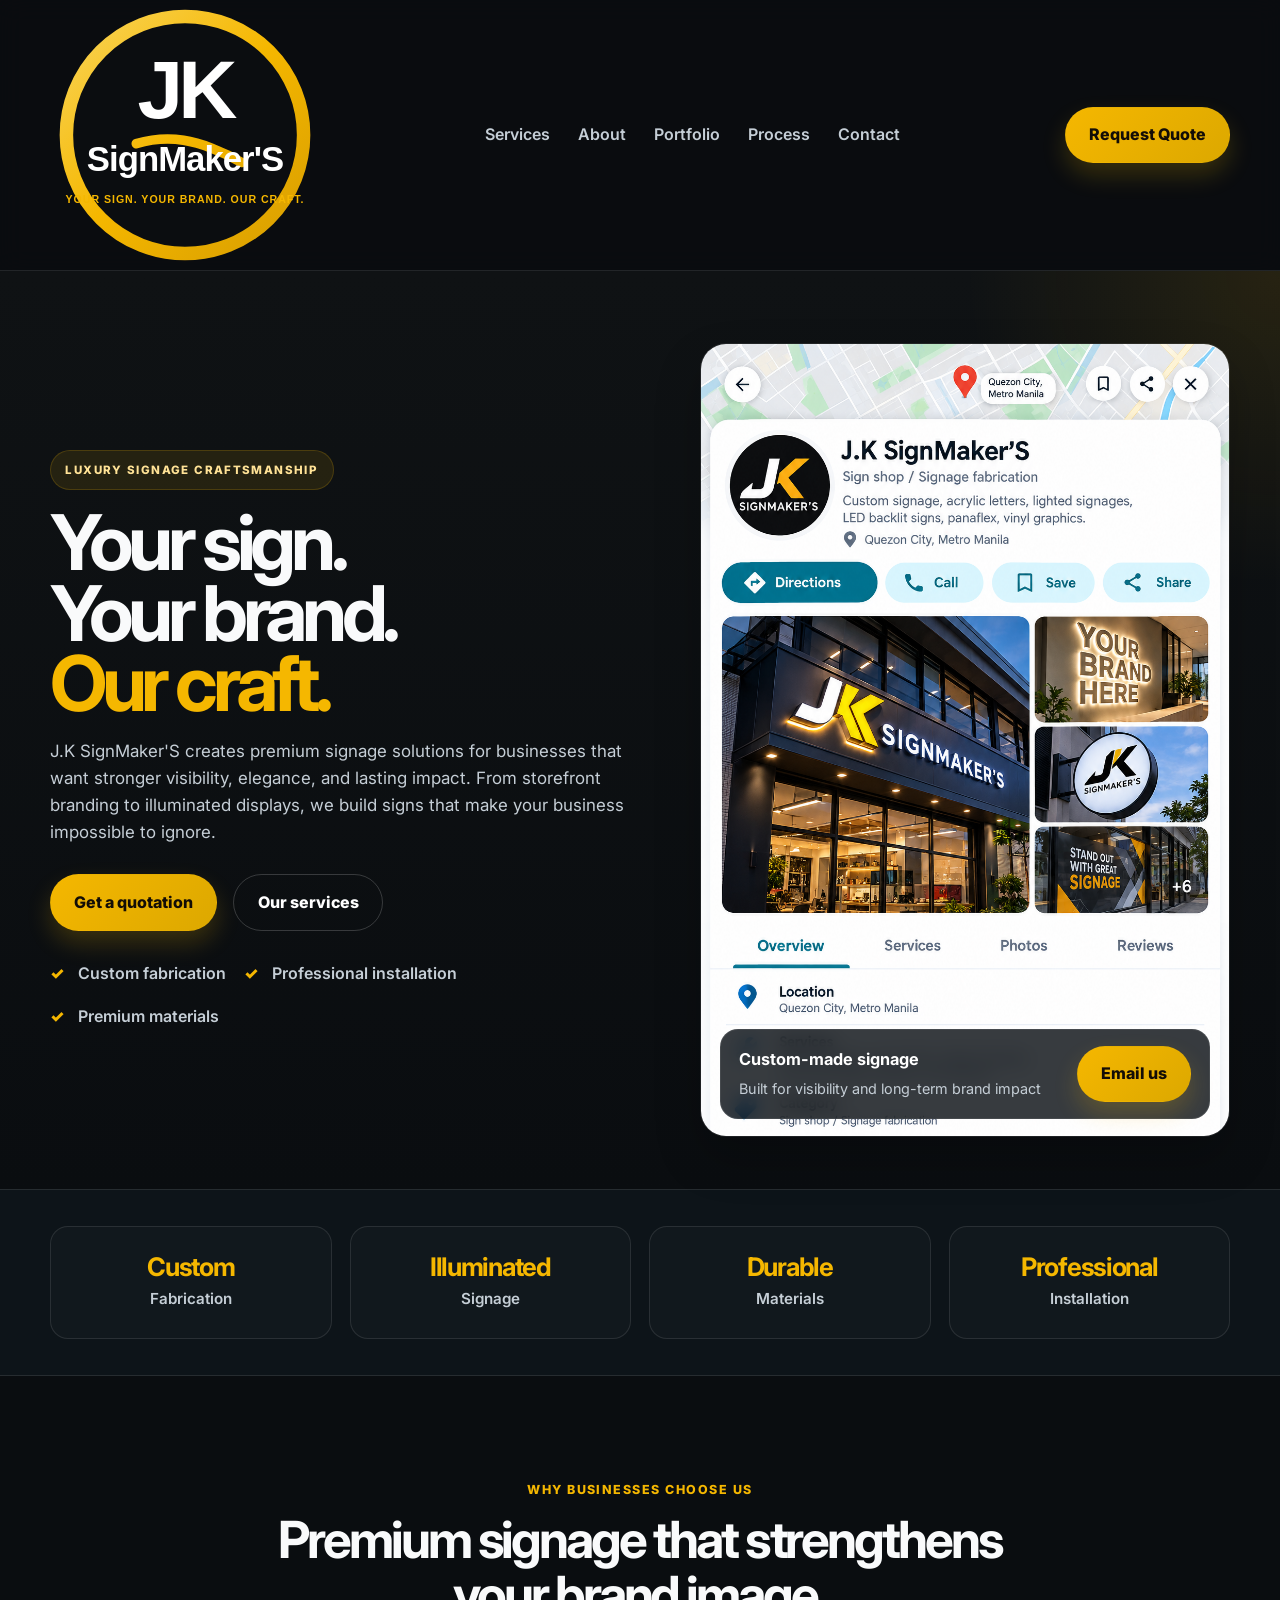
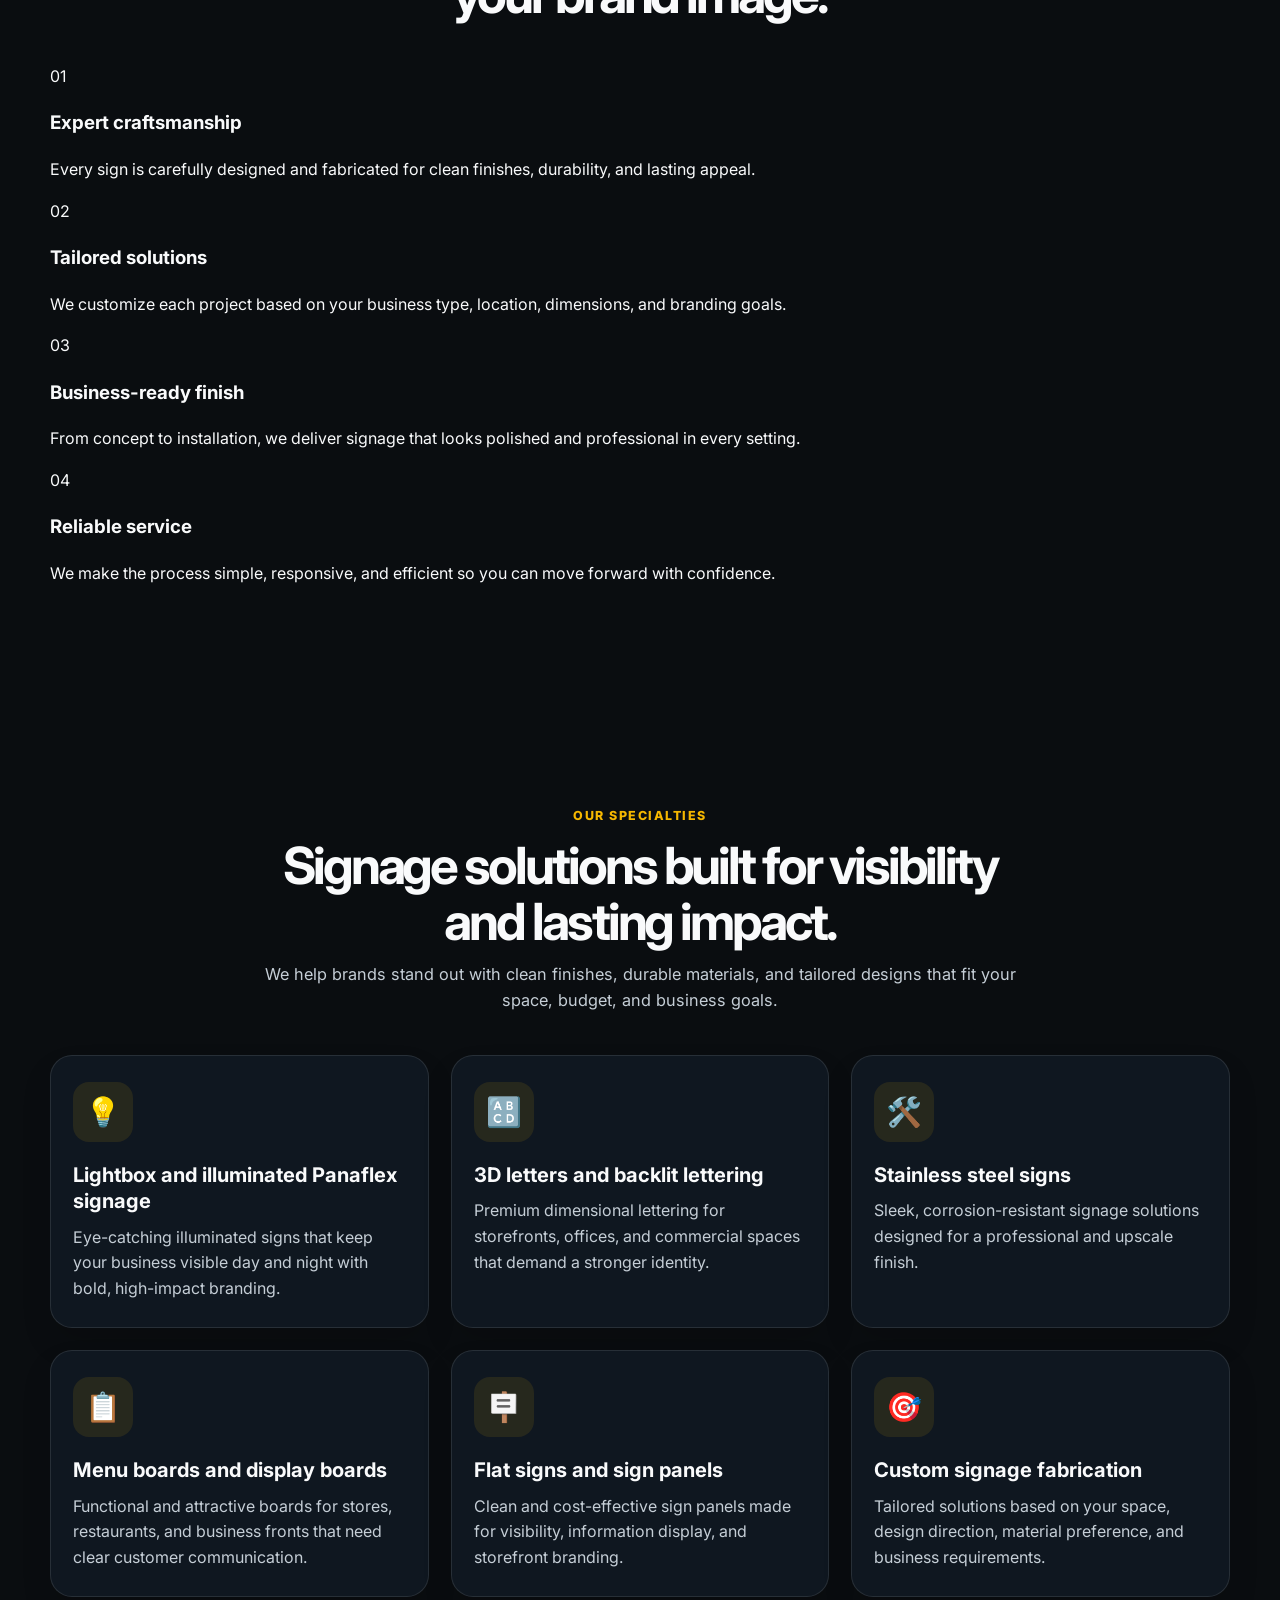
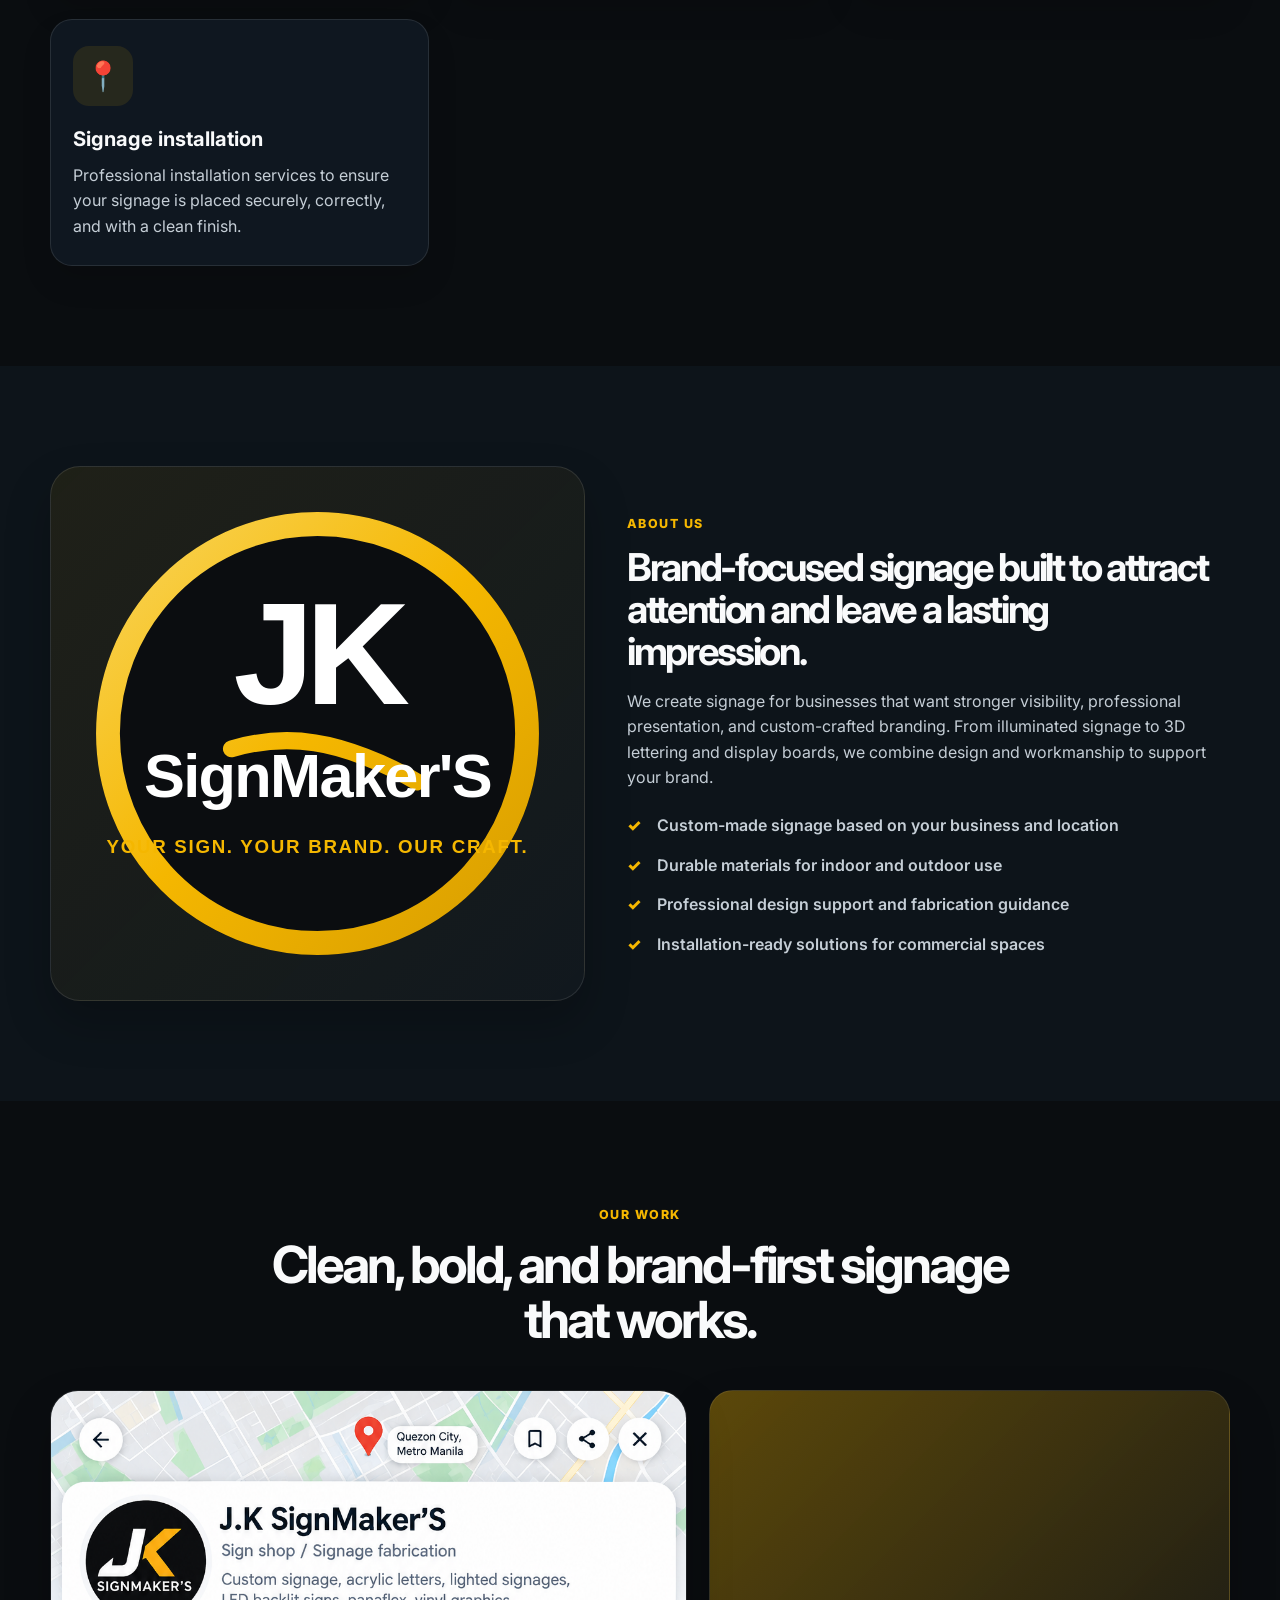
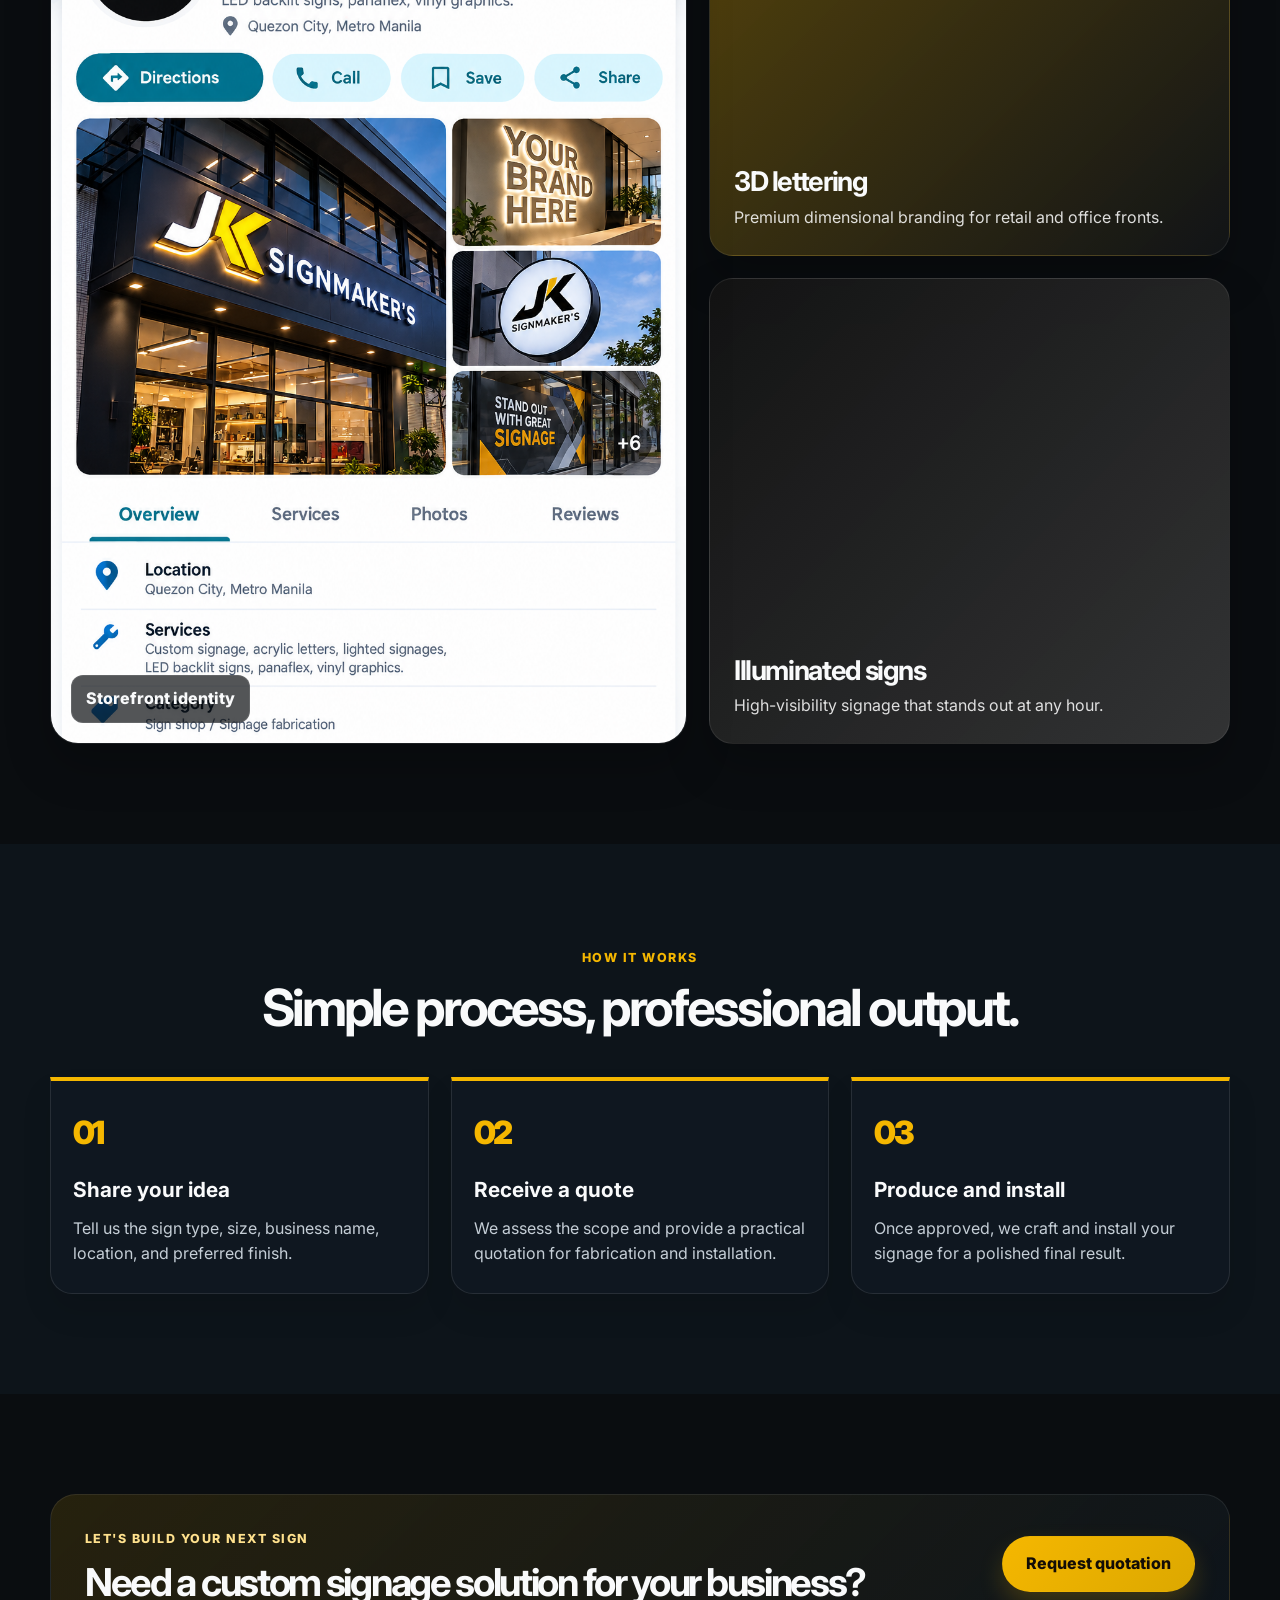
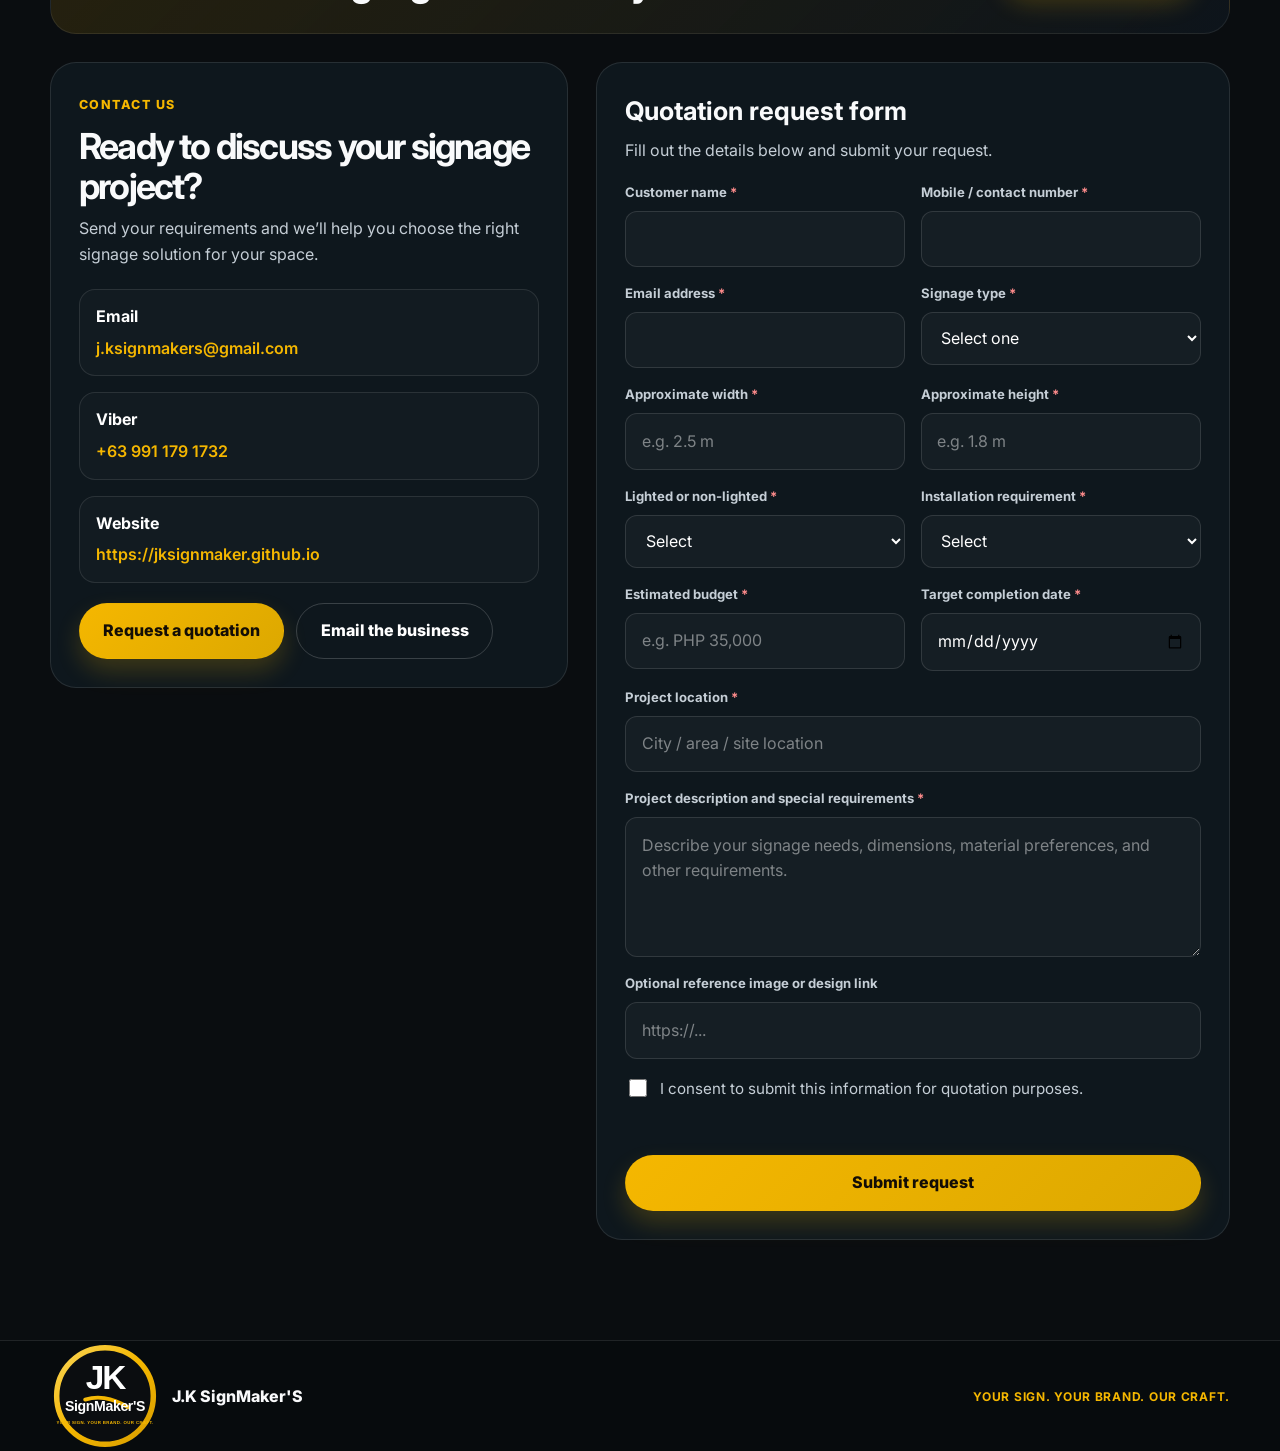
==== commit a88d77c5: "Refine website copy and premium sales styling for J.K SignMaker'S" ====
--- a/index.html
+++ b/index.html
@@ -43,15 +43,16 @@
       <section class="hero">
         <div class="container hero-grid">
           <div class="hero-copy">
-            <span class="eyebrow">Premium signage solutions</span>
+            <span class="eyebrow">Luxury signage craftsmanship</span>
             <h1>
               Your sign.<br />
               Your brand.<br />
               <span>Our craft.</span>
             </h1>
             <p>
-              J.K SignMaker'S designs and fabricates custom signage that helps businesses stand out,
-              attract attention, and build stronger visibility in every location.
+              J.K SignMaker'S creates premium signage solutions for businesses that want stronger visibility,
+              elegance, and lasting impact. From storefront branding to illuminated displays, we build signs
+              that make your business impossible to ignore.
             </p>
 
             <div class="hero-actions">
@@ -61,8 +62,8 @@
 
             <ul class="quick-features" aria-label="Business strengths">
               <li>Custom fabrication</li>
-              <li>Fast turnaround</li>
               <li>Professional installation</li>
+              <li>Premium materials</li>
             </ul>
           </div>
 
@@ -73,7 +74,7 @@
             <div class="floating-card">
               <div>
                 <strong>Custom-made signage</strong>
-                <span>Business branding that lasts</span>
+                <span>Built for visibility and long-term brand impact</span>
               </div>
               <a href="mailto:j.ksignmakers@gmail.com?subject=Signage%20Quotation%20Inquiry" class="btn btn-primary">Email us</a>
             </div>
@@ -98,6 +99,41 @@
           <div class="stat-item">
             <strong>Professional</strong>
             <span>Installation</span>
+          </div>
+        </div>
+      </section>
+
+      <section class="section trust-section">
+        <div class="container">
+          <div class="section-head">
+            <span class="kicker">Why businesses choose us</span>
+            <h2>Premium signage that strengthens your brand image.</h2>
+          </div>
+
+          <div class="trust-grid">
+            <article class="trust-card">
+              <div class="trust-icon">01</div>
+              <h3>Expert craftsmanship</h3>
+              <p>Every sign is carefully designed and fabricated for clean finishes, durability, and lasting appeal.</p>
+            </article>
+
+            <article class="trust-card">
+              <div class="trust-icon">02</div>
+              <h3>Tailored solutions</h3>
+              <p>We customize each project based on your business type, location, dimensions, and branding goals.</p>
+            </article>
+
+            <article class="trust-card">
+              <div class="trust-icon">03</div>
+              <h3>Business-ready finish</h3>
+              <p>From concept to installation, we deliver signage that looks polished and professional in every setting.</p>
+            </article>
+
+            <article class="trust-card">
+              <div class="trust-icon">04</div>
+              <h3>Reliable service</h3>
+              <p>We make the process simple, responsive, and efficient so you can move forward with confidence.</p>
+            </article>
           </div>
         </div>
       </section>
